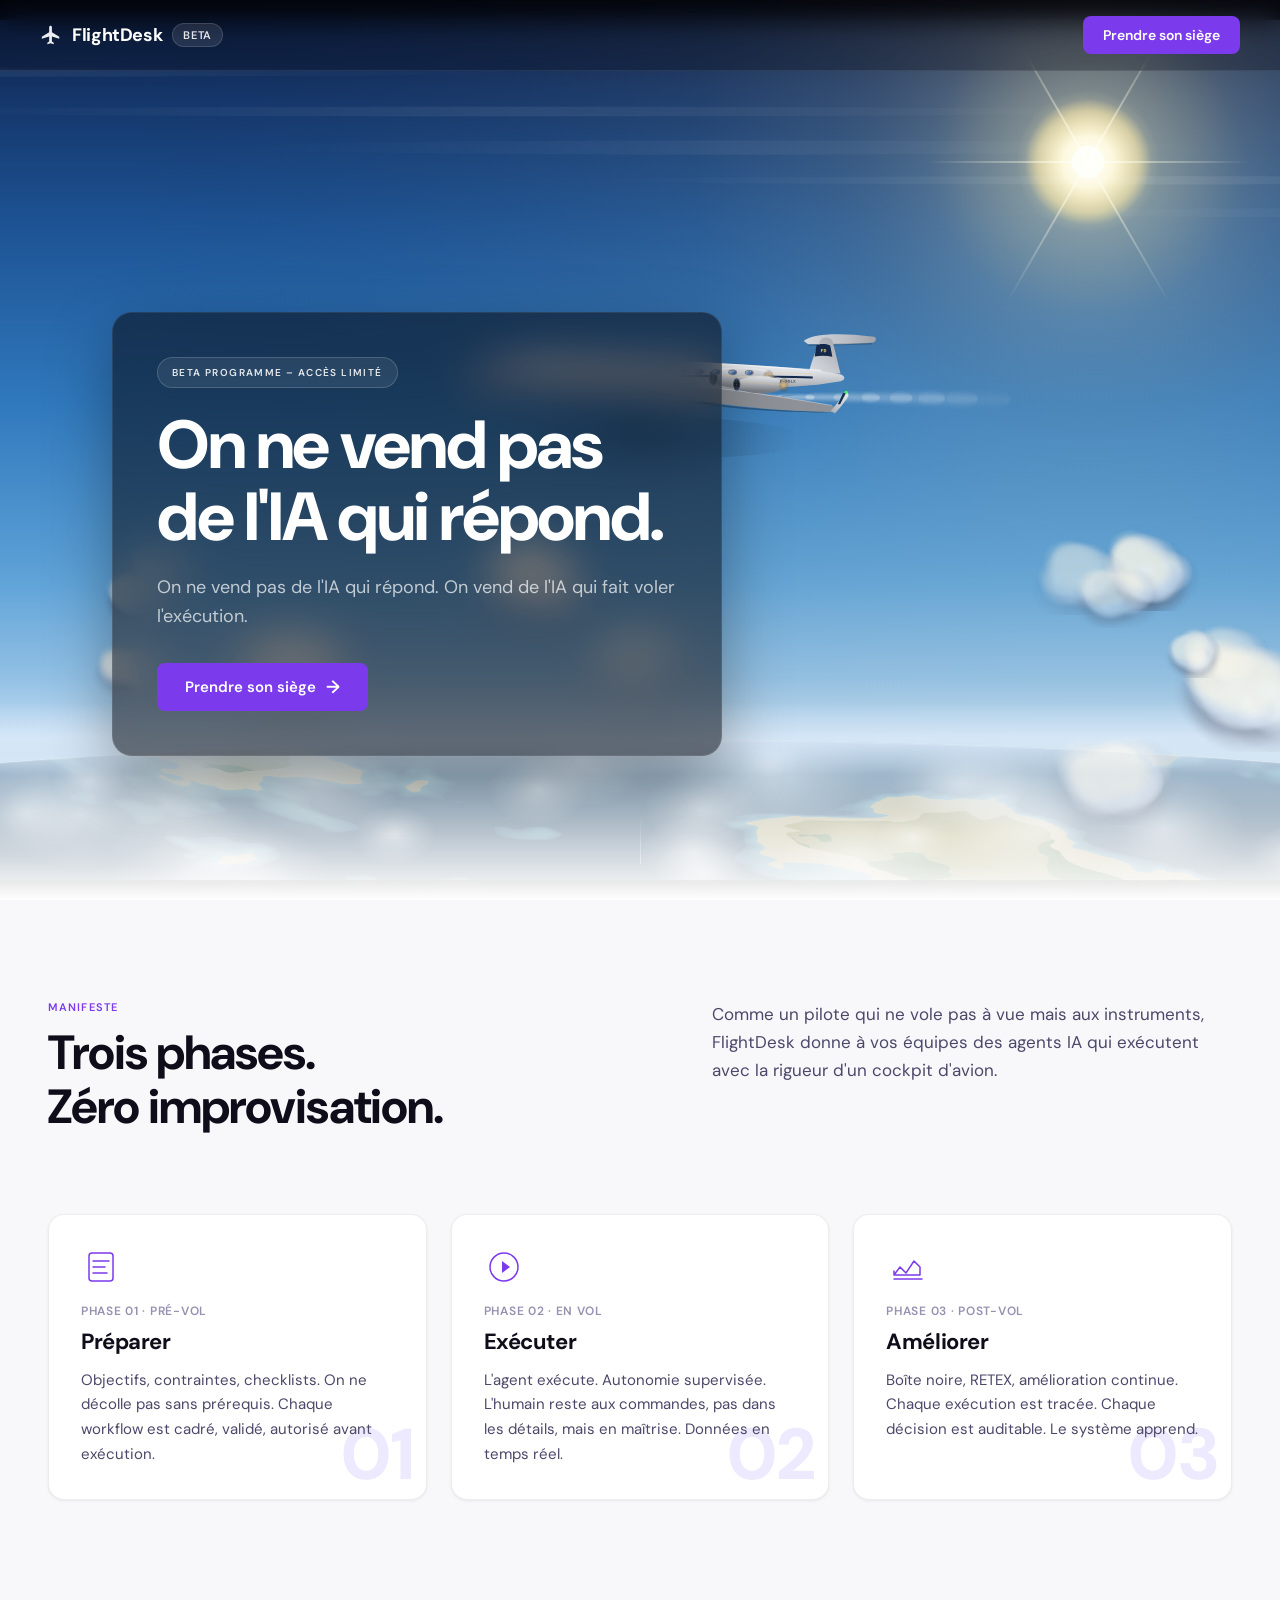
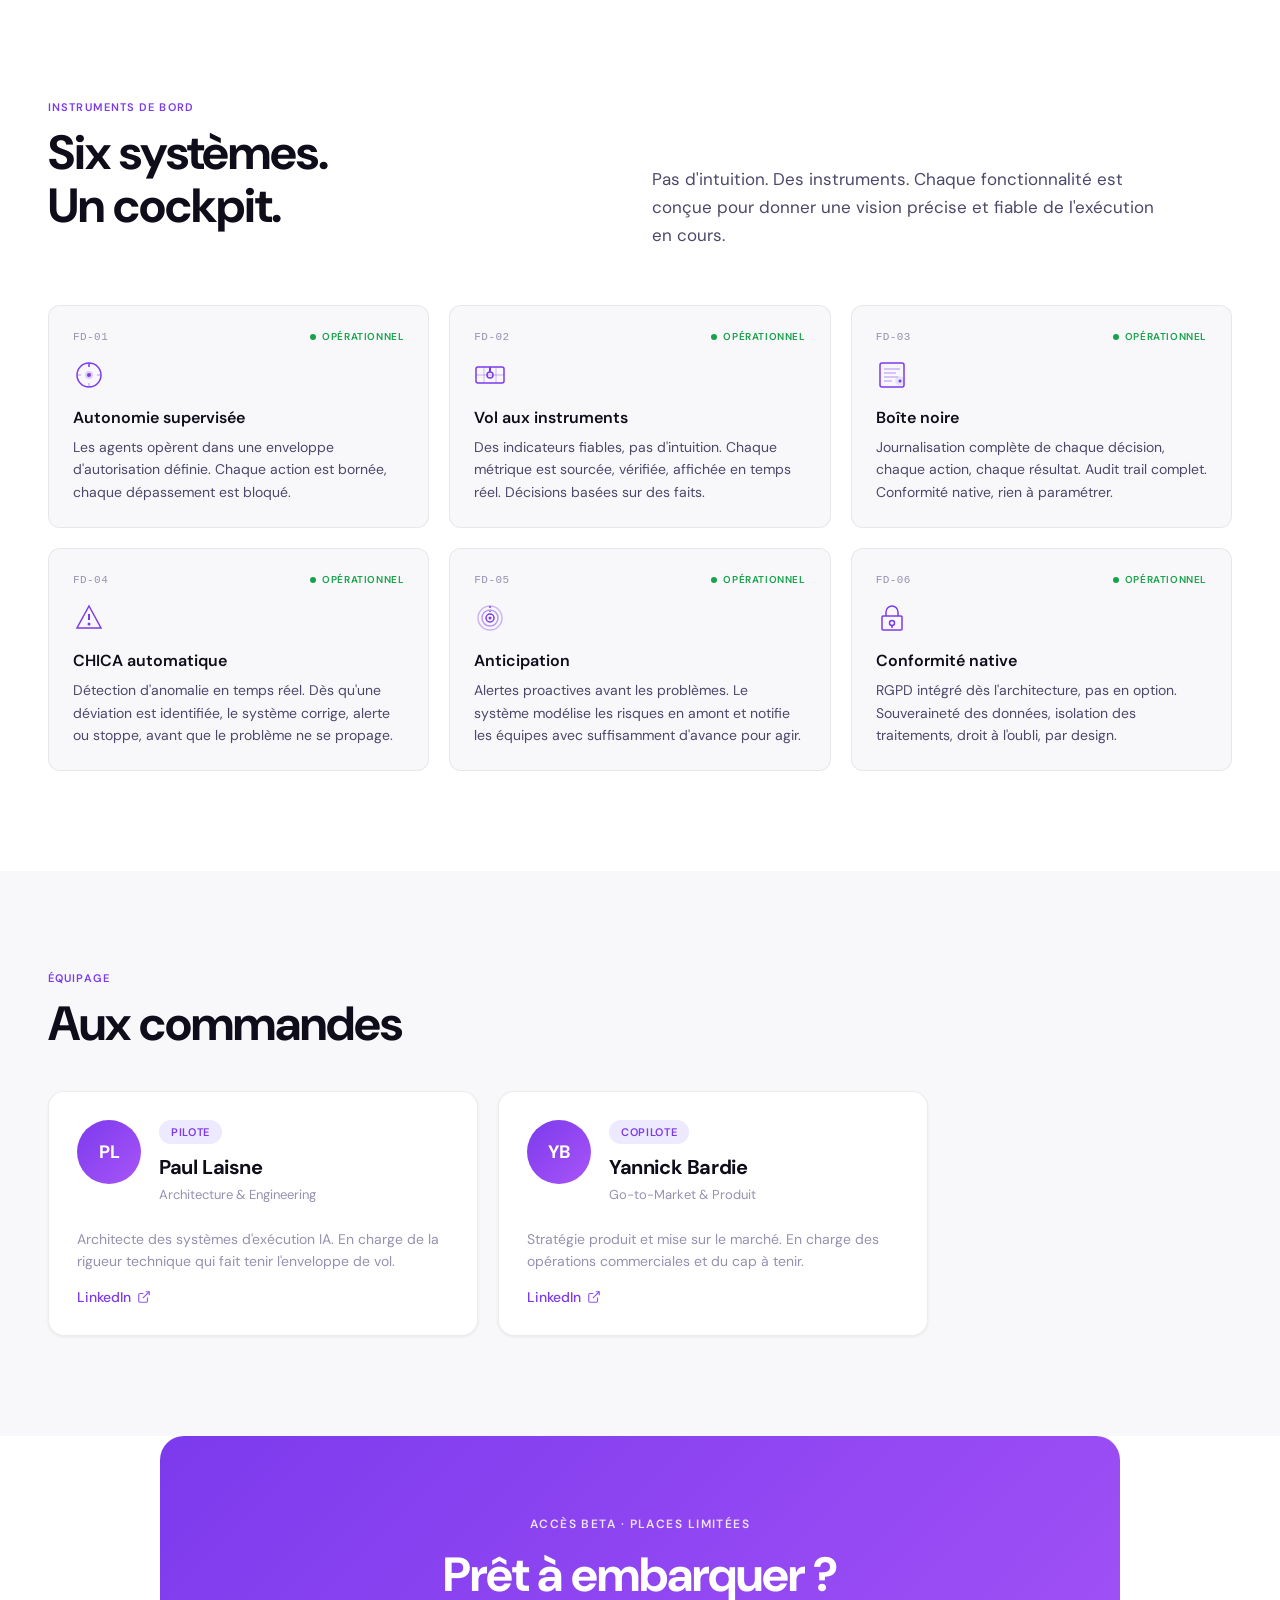
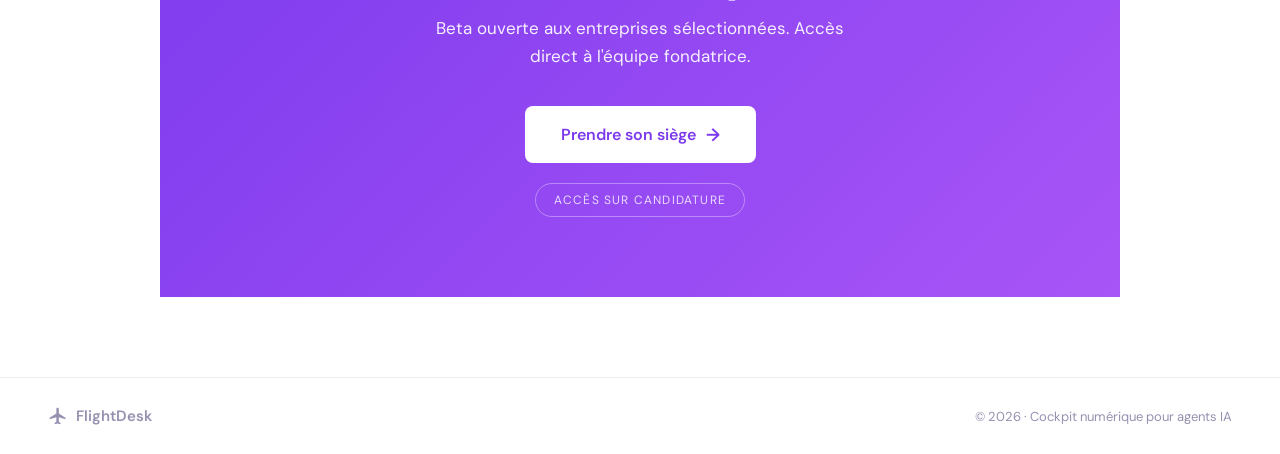
==== index.html @ 0574a3ed "Redesign hero as full-screen cinematic layout. Full-viewport background animation with cover scaling" ====
<!DOCTYPE html>
<html lang="fr">
<head>
<meta charset="UTF-8">
<meta name="viewport" content="width=device-width, initial-scale=1.0">
<title>FlightDesk Beta</title>
<template id="__bundler_thumbnail" data-bg-color="#04080f">
  <svg viewBox="0 0 1200 800" xmlns="http://www.w3.org/2000/svg">
    <!-- Sky -->
    <defs>
      <linearGradient id="sky" x1="0" y1="0" x2="0" y2="1">
        <stop offset="0%" stop-color="#03020a"/>
        <stop offset="60%" stop-color="#0a1535"/>
        <stop offset="85%" stop-color="#102a1a"/>
        <stop offset="100%" stop-color="#04080f"/>
      </linearGradient>
    </defs>
    <rect width="1200" height="800" fill="url(#sky)"/>
    <!-- Stars -->
    <circle cx="200" cy="80" r="2" fill="rgba(220,228,255,0.8)"/>
    <circle cx="450" cy="50" r="1.5" fill="rgba(220,228,255,0.6)"/>
    <circle cx="700" cy="90" r="2" fill="rgba(220,228,255,0.7)"/>
    <circle cx="900" cy="60" r="1.5" fill="rgba(220,228,255,0.5)"/>
    <circle cx="1050" cy="100" r="2" fill="rgba(220,228,255,0.8)"/>
    <circle cx="150" cy="160" r="1.5" fill="rgba(220,228,255,0.5)"/>
    <circle cx="350" cy="140" r="1" fill="rgba(220,228,255,0.6)"/>
    <circle cx="600" cy="120" r="1.5" fill="rgba(220,228,255,0.7)"/>
    <circle cx="850" cy="150" r="1" fill="rgba(220,228,255,0.5)"/>
    <circle cx="1100" cy="130" r="2" fill="rgba(220,228,255,0.6)"/>
    <!-- Aircraft silhouette -->
    <g transform="translate(600,340) scale(1.8)">
      <ellipse cx="0" cy="0" rx="170" ry="18" fill="#111e30"/>
      <ellipse cx="-70" cy="-14" rx="55" ry="16" fill="#0a3060" opacity="0.7"/>
      <polygon points="-30,-36 120,-14 120,-8 -16,8 -70,38 -80,38 -60,-8" fill="#162736"/>
      <polygon points="140,-28 152,-88 170,-84 175,-24" fill="#1a2c44"/>
      <polygon points="118,-84 132,-94 205,-86 206,-80 162,-77 125,-79" fill="#1a2c44"/>
      <ellipse cx="-120" cy="-16" rx="40" ry="18" fill="rgba(0,207,239,0.4)"/>
    </g>
    <!-- Logo text -->
    <text x="80" y="740" font-family="monospace" font-size="28" fill="#00cfef" letter-spacing="6" opacity="0.9">FLIGHTDESK</text>
    <text x="82" y="770" font-family="monospace" font-size="14" fill="rgba(238,242,247,0.4)" letter-spacing="3">BETA PROGRAMME</text>
    <!-- Cyan accent line -->
    <rect x="0" y="755" width="1200" height="1" fill="rgba(0,207,239,0.12)"/>
  </svg>
</template>
<link rel="preconnect" href="https://fonts.googleapis.com">
<link rel="preconnect" href="https://fonts.gstatic.com" crossorigin>
<link href="https://fonts.googleapis.com/css2?family=DM+Sans:ital,opsz,wght@0,9..40,300..800;1,9..40,300..800&display=swap" rel="stylesheet">
<style>
  *, *::before, *::after { box-sizing: border-box; margin: 0; padding: 0; }

  :root {
    --bg-base:     #ffffff;
    --bg-surface:  #f8f8fb;
    --bg-elevated: #f2f1f8;
    --bg-subtle:   #e8e6f4;

    --accent:       #7c3aed;
    --accent-dim:   #a855f7;
    --accent-light: #ede9fe;
    --accent-glow:  rgba(124,58,237,0.12);

    --text-primary:   #0f0d1a;
    --text-secondary: #4b4869;
    --text-muted:     #9591b0;
    --text-accent:    #7c3aed;

    --border:        rgba(0,0,0,0.07);
    --border-accent: rgba(124,58,237,0.2);

    --shadow-sm:  0 1px 3px rgba(0,0,0,0.07);
    --shadow-md:  0 4px 20px rgba(0,0,0,0.08);
    --shadow-glow: 0 0 40px rgba(124,58,237,0.12);

    --green: #16a34a;
  }

  html { scroll-behavior: smooth; }

  body {
    background: var(--bg-base);
    color: var(--text-primary);
    font-family: 'DM Sans', sans-serif;
    font-weight: 400;
    overflow-x: hidden;
  }

  a { color: inherit; }

  /* NAV — flotte sur le hero plein écran */
  .site-nav {
    position: fixed;
    top: 0;
    left: 0;
    right: 0;
    z-index: 200;
    display: flex;
    align-items: center;
    justify-content: space-between;
    gap: 16px;
    padding: 16px clamp(20px, 4vw, 40px);
    background: rgba(8, 10, 18, 0.28);
    backdrop-filter: blur(12px);
    -webkit-backdrop-filter: blur(12px);
    border-bottom: 1px solid rgba(255, 255, 255, 0.08);
  }
  .nav-left {
    display: flex;
    align-items: center;
    gap: 12px;
    min-width: 0;
  }
  .nav-brand {
    display: inline-flex;
    align-items: center;
    gap: 10px;
    text-decoration: none;
    color: #fff;
  }
  .nav-plane {
    flex-shrink: 0;
    color: rgba(255, 255, 255, 0.92);
  }
  .nav-title {
    font-weight: 700;
    font-size: 18px;
    letter-spacing: -0.02em;
    color: #fff;
  }
  .nav-beta-pill {
    font-size: 11px;
    font-weight: 600;
    letter-spacing: 0.06em;
    text-transform: uppercase;
    color: rgba(255, 255, 255, 0.88);
    background: rgba(255, 255, 255, 0.1);
    border: 1px solid rgba(255, 255, 255, 0.14);
    padding: 4px 10px;
    border-radius: 99px;
  }
  .nav-cta {
    flex-shrink: 0;
    display: inline-flex;
    align-items: center;
    justify-content: center;
    background: var(--accent);
    color: #fff;
    font-weight: 600;
    font-size: 14px;
    padding: 10px 20px;
    border-radius: 8px;
    text-decoration: none;
    transition: opacity 0.15s ease, transform 0.15s ease;
  }
  .nav-cta:hover {
    opacity: 0.9;
    transform: translateY(-1px);
  }

  .sr-only {
    position: absolute;
    width: 1px;
    height: 1px;
    padding: 0;
    margin: -1px;
    overflow: hidden;
    clip: rect(0, 0, 0, 0);
    white-space: nowrap;
    border: 0;
  }

  /* HERO — plein écran, animation fond, texte glass */
  #hero {
    position: relative;
    width: 100vw;
    height: 100vh;
    min-height: 100vh;
    overflow: hidden;
    background: #05070d;
    isolation: isolate;
  }
  .hero-media {
    position: absolute;
    inset: 0;
    z-index: 0;
    overflow: hidden;
    pointer-events: none;
  }
  .hero-media iframe {
    position: absolute;
    top: 50%;
    left: 50%;
    width: 100vw;
    height: 100vh;
    min-width: 177.78vh;
    min-height: 56.25vw;
    transform: translate(-50%, -50%);
    border: 0;
    pointer-events: none;
    cursor: default;
  }
  .hero-media-shield {
    position: absolute;
    inset: 0;
    z-index: 1;
    pointer-events: none;
    cursor: default;
    background: transparent;
  }
  .hero-bottom-fade {
    position: absolute;
    left: 0;
    right: 0;
    bottom: 0;
    height: 38%;
    z-index: 2;
    pointer-events: none;
    background: linear-gradient(
      to bottom,
      transparent 0%,
      rgba(255, 255, 255, 0.06) 35%,
      rgba(255, 255, 255, 0.55) 72%,
      var(--bg-base) 100%
    );
  }
  .hero-inner {
    position: relative;
    z-index: 4;
    display: flex;
    align-items: center;
    width: 100%;
    max-width: 1320px;
    min-height: 100vh;
    margin: 0 auto;
    padding: 96px clamp(24px, 5vw, 72px) 128px;
  }
  .hero-copy {
    max-width: 620px;
    padding: clamp(28px, 4vw, 44px);
    border-radius: 20px;
    background: rgba(6, 8, 16, 0.55);
    backdrop-filter: blur(20px);
    -webkit-backdrop-filter: blur(20px);
    border: 1px solid rgba(255, 255, 255, 0.08);
    box-shadow: 0 24px 64px rgba(0, 0, 0, 0.35);
  }
  #hero h1 {
    font-family: 'DM Sans', sans-serif;
    font-weight: 800;
    font-size: clamp(2.25rem, 5.5vw, 4.25rem);
    line-height: 1.05;
    letter-spacing: -0.035em;
    color: #fff;
    margin-bottom: 20px;
    opacity: 0;
    transform: translateY(18px);
    animation: hero-rise 0.75s 0.2s forwards;
  }
  .hero-beta-badge {
    display: inline-flex;
    align-items: center;
    font-size: 10px;
    font-weight: 600;
    letter-spacing: 0.14em;
    text-transform: uppercase;
    color: rgba(255, 255, 255, 0.88);
    background: rgba(255, 255, 255, 0.08);
    border: 1px solid rgba(255, 255, 255, 0.16);
    padding: 8px 14px;
    border-radius: 99px;
    margin-bottom: 22px;
    opacity: 0;
    transform: translateY(18px);
    animation: hero-rise 0.7s 0.05s forwards;
  }
  .hero-sub {
    font-size: clamp(1rem, 2vw, 1.125rem);
    font-weight: 400;
    line-height: 1.6;
    color: rgba(255, 255, 255, 0.7);
    margin-bottom: 32px;
    max-width: 520px;
    opacity: 0;
    transform: translateY(18px);
    animation: hero-rise 0.7s 0.35s forwards;
  }
  .hero-cta-row {
    display: flex;
    flex-wrap: wrap;
    align-items: center;
    gap: 16px;
    opacity: 0;
    transform: translateY(18px);
    animation: hero-rise 0.7s 0.5s forwards;
  }
  .btn-primary {
    display: inline-flex;
    align-items: center;
    gap: 10px;
    font-family: 'DM Sans', sans-serif;
    font-size: 15px;
    font-weight: 600;
    color: #fff;
    background: var(--accent);
    padding: 14px 28px;
    border: none;
    border-radius: 8px;
    cursor: pointer;
    text-decoration: none;
    transition: opacity 0.15s ease, transform 0.15s ease, box-shadow 0.2s ease;
  }
  .btn-primary:hover {
    opacity: 0.92;
    transform: translateY(-1px);
    box-shadow: var(--shadow-glow);
  }
  .btn-primary .arrow { font-size: 18px; line-height: 1; }
  .btn-light {
    background: #fff;
    color: var(--accent);
  }
  .btn-light:hover {
    opacity: 0.95;
    box-shadow: var(--shadow-md);
  }
  .hero-scroll-hint {
    position: absolute;
    bottom: 36px;
    left: 50%;
    transform: translateX(-50%);
    z-index: 5;
    opacity: 0;
    animation: hero-rise 0.6s 1s forwards;
    pointer-events: none;
  }
  .scroll-line {
    width: 1px;
    height: 48px;
    background: linear-gradient(to bottom, transparent, rgba(255, 255, 255, 0.45));
    animation: scroll-anim 1.8s 1.2s ease-in-out infinite;
  }
  @keyframes scroll-anim {
    0% { transform: scaleY(0); transform-origin: top; opacity: 1; }
    50% { transform: scaleY(1); transform-origin: top; opacity: 1; }
    100% { transform: scaleY(1); transform-origin: bottom; opacity: 0; }
  }
  @keyframes hero-rise {
    to { opacity: 1; transform: translateY(0); }
  }

  /* SECTIONS */
  section {
    padding: 80px 24px;
  }
  .section-label {
    font-size: 11px;
    font-weight: 600;
    letter-spacing: 0.1em;
    text-transform: uppercase;
    color: var(--text-accent);
    margin-bottom: 12px;
  }
  .section-title {
    font-family: 'DM Sans', sans-serif;
    font-weight: 700;
    font-size: clamp(32px, 5vw, 48px);
    line-height: 1.12;
    letter-spacing: -0.02em;
    color: var(--text-primary);
    margin-bottom: 16px;
  }
  .section-body {
    font-size: 17px;
    font-weight: 400;
    color: var(--text-secondary);
    line-height: 1.65;
    max-width: 520px;
  }

  /* fade-up sections (IntersectionObserver adds .is-inview) */
  .fade-up:not(.is-inview) .manifeste-header,
  .fade-up:not(.is-inview) .instruments-intro,
  .fade-up:not(.is-inview) .equipage-intro {
    opacity: 0;
    transform: translateY(22px);
  }
  .fade-up:not(.is-inview) #cta-final .cta-tag,
  .fade-up:not(.is-inview) #cta-final .section-title,
  .fade-up:not(.is-inview) #cta-final .section-body,
  .fade-up:not(.is-inview) #cta-final .cta-final-row {
    opacity: 0;
    transform: translateY(20px);
  }
  .fade-up:not(.is-inview) .phase-card,
  .fade-up:not(.is-inview) .instr-card,
  .fade-up:not(.is-inview) .team-card {
    opacity: 0;
    transform: translateY(26px);
  }
  .manifeste-header,
  .instruments-intro,
  .equipage-intro,
  #cta-final .cta-tag,
  #cta-final .section-title,
  #cta-final .section-body,
  #cta-final .cta-final-row {
    transition: opacity 0.6s ease, transform 0.6s ease;
  }
  .fade-up.is-inview .manifeste-header,
  .fade-up.is-inview .instruments-intro,
  .fade-up.is-inview .equipage-intro,
  .fade-up.is-inview #cta-final .cta-tag,
  .fade-up.is-inview #cta-final .section-title,
  .fade-up.is-inview #cta-final .section-body,
  .fade-up.is-inview #cta-final .cta-final-row,
  .fade-up.is-inview .phase-card,
  .fade-up.is-inview .instr-card,
  .fade-up.is-inview .team-card {
    opacity: 1;
    transform: translateY(0);
  }
  .fade-up.is-inview .manifeste-header { transition-delay: 0.04s; }
  .fade-up.is-inview .instruments-intro { transition-delay: 0.04s; }
  .fade-up.is-inview .equipage-intro { transition-delay: 0.04s; }
  .fade-up.is-inview #cta-final .cta-tag { transition-delay: 0.05s; }
  .fade-up.is-inview #cta-final .section-title { transition-delay: 0.1s; }
  .fade-up.is-inview #cta-final .section-body { transition-delay: 0.14s; }
  .fade-up.is-inview #cta-final .cta-final-row { transition-delay: 0.18s; }
  .fade-up.is-inview .phase-card:nth-child(1) { transition-delay: 0.08s; }
  .fade-up.is-inview .phase-card:nth-child(2) { transition-delay: 0.14s; }
  .fade-up.is-inview .phase-card:nth-child(3) { transition-delay: 0.2s; }
  .fade-up.is-inview .instr-card:nth-child(1) { transition-delay: 0.06s; }
  .fade-up.is-inview .instr-card:nth-child(2) { transition-delay: 0.1s; }
  .fade-up.is-inview .instr-card:nth-child(3) { transition-delay: 0.14s; }
  .fade-up.is-inview .instr-card:nth-child(4) { transition-delay: 0.18s; }
  .fade-up.is-inview .instr-card:nth-child(5) { transition-delay: 0.22s; }
  .fade-up.is-inview .instr-card:nth-child(6) { transition-delay: 0.26s; }
  .fade-up.is-inview .team-card:nth-child(1) { transition-delay: 0.1s; }
  .fade-up.is-inview .team-card:nth-child(2) { transition-delay: 0.16s; }

  /* MANIFESTE / phases */
  #manifeste {
    background: var(--bg-surface);
  }
  .manifeste-header {
    display: flex;
    align-items: flex-start;
    justify-content: space-between;
    gap: 32px;
    margin-bottom: 48px;
    flex-wrap: wrap;
    transition: opacity 0.6s ease, transform 0.6s ease;
  }
  .phases-grid {
    display: grid;
    grid-template-columns: 1fr;
    gap: 20px;
  }
  .phase-card {
    position: relative;
    background: #fff;
    border: 1px solid var(--border);
    border-radius: 16px;
    padding: 32px;
    box-shadow: var(--shadow-sm);
    overflow: hidden;
    transition: opacity 0.55s ease, transform 0.55s ease, box-shadow 0.2s ease, border-color 0.2s ease;
  }
  .phase-card:hover {
    border-color: var(--border-accent);
    box-shadow: var(--shadow-glow);
    transform: translateY(-2px);
  }
  .phase-watermark {
    position: absolute;
    bottom: 8px;
    right: 12px;
    font-size: 72px;
    font-weight: 800;
    line-height: 1;
    color: var(--accent-light);
    pointer-events: none;
    user-select: none;
  }
  .phase-icon {
    width: 40px;
    height: 40px;
    margin-bottom: 16px;
    color: var(--accent);
  }
  .phase-num {
    font-size: 12px;
    font-weight: 600;
    letter-spacing: 0.06em;
    text-transform: uppercase;
    color: var(--text-muted);
    margin-bottom: 8px;
  }
  .phase-title {
    font-size: 22px;
    font-weight: 700;
    letter-spacing: -0.02em;
    margin-bottom: 12px;
    color: var(--text-primary);
  }
  .phase-body {
    font-size: 15px;
    color: var(--text-secondary);
    line-height: 1.65;
    position: relative;
    z-index: 1;
  }

  /* INSTRUMENTS */
  #instruments {
    background: var(--bg-base);
  }
  .instruments-intro {
    display: grid;
    grid-template-columns: 1fr;
    gap: 24px;
    margin-bottom: 40px;
    transition: opacity 0.6s ease, transform 0.6s ease;
  }
  .instruments-grid {
    display: grid;
    grid-template-columns: 1fr;
    gap: 16px;
  }
  .instr-card {
    background: var(--bg-surface);
    border: 1px solid var(--border);
    border-radius: 12px;
    padding: 24px;
    transition: opacity 0.55s ease, transform 0.55s ease, box-shadow 0.2s ease, border-color 0.2s ease;
    position: relative;
  }
  .instr-card:hover {
    border-color: var(--border-accent);
    box-shadow: var(--shadow-md);
    transform: translateY(-2px);
  }
  .instr-card-head {
    display: flex;
    align-items: center;
    justify-content: space-between;
    gap: 12px;
    margin-bottom: 16px;
  }
  .instr-id {
    font-family: ui-monospace, 'Cousine', monospace;
    font-size: 11px;
    letter-spacing: 0.04em;
    color: var(--text-muted);
  }
  .instr-status-pill {
    display: inline-flex;
    align-items: center;
    gap: 6px;
    font-size: 10px;
    font-weight: 600;
    letter-spacing: 0.06em;
    text-transform: uppercase;
    color: var(--green);
  }
  .instr-status-pill::before {
    content: '';
    width: 6px;
    height: 6px;
    border-radius: 50%;
    background: var(--green);
  }
  .instr-icon {
    width: 36px;
    height: 36px;
    margin-bottom: 12px;
    color: var(--accent);
  }
  .instr-title {
    font-size: 16px;
    font-weight: 600;
    margin-bottom: 8px;
    color: var(--text-primary);
  }
  .instr-body {
    font-size: 14px;
    color: var(--text-secondary);
    line-height: 1.6;
  }

  /* TEAM */
  #equipage {
    background: var(--bg-surface);
  }
  .equipage-intro {
    margin-bottom: 40px;
    transition: opacity 0.6s ease, transform 0.6s ease;
  }
  .team-grid {
    display: grid;
    grid-template-columns: 1fr;
    gap: 20px;
    max-width: 880px;
  }
  .team-card {
    background: #fff;
    border: 1px solid var(--border);
    border-radius: 16px;
    padding: 28px;
    box-shadow: var(--shadow-sm);
    transition: opacity 0.55s ease, transform 0.55s ease, box-shadow 0.2s ease, border-color 0.2s ease;
  }
  .team-card:hover {
    border-color: var(--border-accent);
    transform: translateY(-2px);
    box-shadow: var(--shadow-md);
  }
  .team-card-top {
    display: flex;
    align-items: flex-start;
    gap: 18px;
    margin-bottom: 16px;
  }
  .team-avatar {
    width: 64px;
    height: 64px;
    border-radius: 50%;
    display: flex;
    align-items: center;
    justify-content: center;
    font-weight: 700;
    font-size: 18px;
    color: #fff;
    background: linear-gradient(135deg, #7c3aed 0%, #a855f7 100%);
    flex-shrink: 0;
  }
  .team-meta { flex: 1; min-width: 0; }
  .team-role-pill {
    display: inline-block;
    font-size: 11px;
    font-weight: 600;
    letter-spacing: 0.06em;
    text-transform: uppercase;
    color: var(--accent);
    background: var(--accent-light);
    padding: 5px 12px;
    border-radius: 99px;
    margin-bottom: 10px;
  }
  .team-name {
    font-size: 20px;
    font-weight: 700;
    letter-spacing: -0.02em;
    margin-bottom: 6px;
    color: var(--text-primary);
  }
  .team-role-detail {
    font-size: 13px;
    color: var(--text-muted);
    margin-bottom: 10px;
  }
  .team-desc {
    font-size: 14px;
    color: var(--text-muted);
    line-height: 1.55;
    margin-bottom: 14px;
  }
  .team-linkedin {
    display: inline-flex;
    align-items: center;
    gap: 6px;
    font-size: 14px;
    font-weight: 500;
    color: var(--accent);
    text-decoration: none;
    transition: opacity 0.15s ease;
  }
  .team-linkedin:hover {
    text-decoration: underline;
    opacity: 0.9;
  }
  .team-linkedin svg { flex-shrink: 0; opacity: 0.85; }

  /* CTA FINAL */
  .cta-wrap {
    padding: 0 24px 80px;
    background: var(--bg-base);
  }
  #cta-final {
    text-align: center;
    padding: 80px 28px;
    max-width: 960px;
    margin: 0 auto;
    border-radius: 24px 24px 0 0;
    background: linear-gradient(135deg, #7c3aed 0%, #a855f7 100%);
    color: #fff;
    position: relative;
    overflow: hidden;
  }
  #cta-final .section-label {
    color: rgba(255,255,255,0.85);
  }
  #cta-final .section-title {
    color: #fff;
    margin-bottom: 12px;
  }
  #cta-final .section-body {
    color: rgba(255,255,255,0.92);
    margin: 0 auto 36px;
    max-width: 440px;
  }
  .cta-tag {
    font-size: 12px;
    font-weight: 600;
    letter-spacing: 0.12em;
    text-transform: uppercase;
    color: rgba(255,255,255,0.85);
    margin-bottom: 16px;
  }
  .cta-final-row {
    display: flex;
    flex-direction: column;
    align-items: center;
    gap: 20px;
  }
  .limited-seats {
    font-size: 12px;
    letter-spacing: 0.1em;
    text-transform: uppercase;
    color: rgba(255,255,255,0.8);
    border: 1px solid rgba(255,255,255,0.35);
    padding: 8px 18px;
    border-radius: 99px;
  }

  /* FOOTER */
  .site-footer {
    padding: 28px 24px;
    border-top: 1px solid var(--border);
    background: #fff;
    display: flex;
    align-items: center;
    justify-content: space-between;
    gap: 16px;
    flex-wrap: wrap;
  }
  .footer-brand {
    display: inline-flex;
    align-items: center;
    gap: 8px;
    color: var(--text-muted);
    text-decoration: none;
    font-weight: 600;
    font-size: 15px;
  }
  .footer-copy {
    font-size: 13px;
    color: var(--text-muted);
  }

  @media (min-width: 768px) {
    section { padding: 100px 48px; }
    .manifeste-header { margin-bottom: 64px; }
    .phases-grid { grid-template-columns: repeat(3, 1fr); gap: 24px; }
    .instruments-intro { grid-template-columns: 1fr 1fr; align-items: end; margin-bottom: 56px; }
    .instruments-grid { grid-template-columns: repeat(3, 1fr); gap: 20px; }
    .team-grid { grid-template-columns: repeat(2, 1fr); }
    .cta-wrap { padding: 0 48px 80px; }
    .site-footer { padding: 28px 48px; }
  }

  @media (max-width: 767px) {
    .hero-inner {
      align-items: flex-end;
      justify-content: center;
      padding: 88px 20px 100px;
    }
    .hero-copy {
      width: 100%;
      max-width: 100%;
      text-align: center;
      padding: 28px 22px;
    }
    .hero-sub {
      margin-left: auto;
      margin-right: auto;
    }
    .hero-cta-row {
      justify-content: center;
    }
    #hero h1 {
      font-size: clamp(1.85rem, 8.5vw, 2.5rem);
    }
    .hero-bottom-fade {
      height: 42%;
    }
  }

</style>
</head>
<body>

<!-- NAV -->
<nav class="site-nav" aria-label="Principale">
  <div class="nav-left">
    <a class="nav-brand" href="#hero">
      <svg class="nav-plane" width="22" height="22" viewBox="0 0 24 24" aria-hidden="true" xmlns="http://www.w3.org/2000/svg"><path d="M21 16v-2l-8-5V3.5c0-.83-.67-1.5-1.5-1.5S10 2.67 10 3.5V9l-8 5v2l8-2.5V19l-2 1.5V22l3.5-1 3.5 1v-1.5L13 19v-5.5l8 2.5z" fill="currentColor"/></svg>
      <span class="nav-title">FlightDesk</span>
      <span class="nav-beta-pill">Beta</span>
    </a>
  </div>
  <a href="https://docs.google.com/forms/d/e/1FAIpQLSeAzRhdghZqplhfhZcYypTNL2aP4pqBozRb-XDa2KSsq0PeKA/viewform" target="_blank" rel="noopener noreferrer" class="nav-cta">Prendre son siège</a>
</nav>

<!-- HERO -->
<section id="hero">
  <div class="hero-media" aria-hidden="true">
    <iframe
      src="jet-animation.html?embed=1"
      title="Animation FlightDesk"
      loading="eager"
      tabindex="-1"
      referrerpolicy="strict-origin-when-cross-origin"
    ></iframe>
    <div class="hero-media-shield" aria-hidden="true"></div>
  </div>
  <div class="hero-bottom-fade" aria-hidden="true"></div>

  <div class="hero-inner">
    <div class="hero-copy">
      <p class="hero-beta-badge">Beta Programme – Accès limité</p>
      <h1>On ne vend pas<br>de l'IA qui répond.</h1>
      <p class="hero-sub">On ne vend pas de l'IA qui répond. On vend de l'IA qui fait voler l'exécution.</p>
      <div class="hero-cta-row">
        <a href="https://docs.google.com/forms/d/e/1FAIpQLSeAzRhdghZqplhfhZcYypTNL2aP4pqBozRb-XDa2KSsq0PeKA/viewform" target="_blank" rel="noopener noreferrer" class="btn-primary">
          Prendre son siège <span class="arrow">→</span>
        </a>
      </div>
    </div>
  </div>

  <div class="hero-scroll-hint" aria-hidden="true">
    <div class="scroll-line"></div>
  </div>
</section>

<!-- MANIFESTE -->
<section id="manifeste" class="fade-up">
  <div class="manifeste-header">
    <div>
      <div class="section-label">Manifeste</div>
      <h2 class="section-title">Trois phases.<br>Zéro improvisation.</h2>
    </div>
    <p class="section-body">Comme un pilote qui ne vole pas à vue mais aux instruments, FlightDesk donne à vos équipes des agents IA qui exécutent avec la rigueur d'un cockpit d'avion.</p>
  </div>
  <div class="phases-grid">
    <div class="phase-card">
      <span class="phase-watermark" aria-hidden="true">01</span>
      <div class="phase-icon" aria-hidden="true">
        <svg viewBox="0 0 40 40" fill="none" xmlns="http://www.w3.org/2000/svg"><rect x="8" y="6" width="24" height="28" rx="3" stroke="currentColor" stroke-width="1.5"/><path d="M12 14h16M12 20h12M12 26h14" stroke="currentColor" stroke-width="1.5" stroke-linecap="round"/></svg>
      </div>
      <div class="phase-num">Phase 01 · Pré-vol</div>
      <div class="phase-title">Préparer</div>
      <p class="phase-body">Objectifs, contraintes, checklists. On ne décolle pas sans prérequis. Chaque workflow est cadré, validé, autorisé avant exécution.</p>
    </div>
    <div class="phase-card">
      <span class="phase-watermark" aria-hidden="true">02</span>
      <div class="phase-icon" aria-hidden="true">
        <svg viewBox="0 0 40 40" fill="none" xmlns="http://www.w3.org/2000/svg"><circle cx="20" cy="20" r="14" stroke="currentColor" stroke-width="1.5"/><path d="M18 14l8 6-8 6V14z" fill="currentColor"/></svg>
      </div>
      <div class="phase-num">Phase 02 · En vol</div>
      <div class="phase-title">Exécuter</div>
      <p class="phase-body">L'agent exécute. Autonomie supervisée. L'humain reste aux commandes, pas dans les détails, mais en maîtrise. Données en temps réel.</p>
    </div>
    <div class="phase-card">
      <span class="phase-watermark" aria-hidden="true">03</span>
      <div class="phase-icon" aria-hidden="true">
        <svg viewBox="0 0 40 40" fill="none" xmlns="http://www.w3.org/2000/svg"><path d="M8 28l6-8 6 6 8-12 6 6v8H8v-4z" stroke="currentColor" stroke-width="1.5" stroke-linejoin="round" fill="none"/><path d="M8 32h28" stroke="currentColor" stroke-width="1.5" stroke-linecap="round"/></svg>
      </div>
      <div class="phase-num">Phase 03 · Post-vol</div>
      <div class="phase-title">Améliorer</div>
      <p class="phase-body">Boîte noire, RETEX, amélioration continue. Chaque exécution est tracée. Chaque décision est auditable. Le système apprend.</p>
    </div>
  </div>
</section>

<!-- INSTRUMENTS -->
<section id="instruments" class="fade-up">
  <div class="instruments-intro">
    <div>
      <div class="section-label">Instruments de bord</div>
      <h2 class="section-title">Six systèmes.<br>Un cockpit.</h2>
    </div>
    <p class="section-body">Pas d'intuition. Des instruments. Chaque fonctionnalité est conçue pour donner une vision précise et fiable de l'exécution en cours.</p>
  </div>
  <div class="instruments-grid">

    <div class="instr-card">
      <div class="instr-card-head">
        <span class="instr-id">FD-01</span>
        <span class="instr-status-pill">Opérationnel</span>
      </div>
      <div class="instr-icon">
        <svg width="32" height="32" viewBox="0 0 32 32" fill="none" xmlns="http://www.w3.org/2000/svg">
          <circle cx="16" cy="16" r="12" stroke="currentColor" stroke-width="1.5"/>
          <circle cx="16" cy="16" r="4" fill="currentColor" opacity="0.22"/>
          <circle cx="16" cy="16" r="2" fill="currentColor"/>
          <line x1="16" y1="4" x2="16" y2="8" stroke="currentColor" stroke-width="1.5"/>
          <line x1="16" y1="24" x2="16" y2="28" stroke="currentColor" stroke-width="1.5" opacity="0.35"/>
          <line x1="4" y1="16" x2="8" y2="16" stroke="currentColor" stroke-width="1.5" opacity="0.35"/>
          <line x1="24" y1="16" x2="28" y2="16" stroke="currentColor" stroke-width="1.5" opacity="0.35"/>
        </svg>
      </div>
      <div class="instr-title">Autonomie supervisée</div>
      <p class="instr-body">Les agents opèrent dans une enveloppe d'autorisation définie. Chaque action est bornée, chaque dépassement est bloqué.</p>
    </div>

    <div class="instr-card">
      <div class="instr-card-head">
        <span class="instr-id">FD-02</span>
        <span class="instr-status-pill">Opérationnel</span>
      </div>
      <div class="instr-icon">
        <svg width="32" height="32" viewBox="0 0 32 32" fill="none" xmlns="http://www.w3.org/2000/svg">
          <rect x="2" y="8" width="28" height="16" rx="2" stroke="currentColor" stroke-width="1.5"/>
          <line x1="2" y1="16" x2="30" y2="16" stroke="currentColor" stroke-width="1" opacity="0.4"/>
          <line x1="10" y1="8" x2="10" y2="24" stroke="currentColor" stroke-width="1" opacity="0.35"/>
          <line x1="22" y1="8" x2="22" y2="24" stroke="currentColor" stroke-width="1" opacity="0.35"/>
          <circle cx="16" cy="16" r="3" stroke="currentColor" stroke-width="1.5"/>
          <line x1="16" y1="8" x2="16" y2="13" stroke="currentColor" stroke-width="2"/>
        </svg>
      </div>
      <div class="instr-title">Vol aux instruments</div>
      <p class="instr-body">Des indicateurs fiables, pas d'intuition. Chaque métrique est sourcée, vérifiée, affichée en temps réel. Décisions basées sur des faits.</p>
    </div>

    <div class="instr-card">
      <div class="instr-card-head">
        <span class="instr-id">FD-03</span>
        <span class="instr-status-pill">Opérationnel</span>
      </div>
      <div class="instr-icon">
        <svg width="32" height="32" viewBox="0 0 32 32" fill="none" xmlns="http://www.w3.org/2000/svg">
          <rect x="4" y="4" width="24" height="24" rx="2" stroke="currentColor" stroke-width="1.5"/>
          <line x1="8" y1="10" x2="24" y2="10" stroke="currentColor" stroke-width="1" opacity="0.55"/>
          <line x1="8" y1="14" x2="20" y2="14" stroke="currentColor" stroke-width="1" opacity="0.55"/>
          <line x1="8" y1="18" x2="22" y2="18" stroke="currentColor" stroke-width="1" opacity="0.55"/>
          <line x1="8" y1="22" x2="16" y2="22" stroke="currentColor" stroke-width="1" opacity="0.55"/>
          <circle cx="24" cy="22" r="4" fill="currentColor" opacity="0.12" stroke="currentColor" stroke-width="1.5"/>
          <circle cx="24" cy="22" r="1.5" fill="currentColor"/>
        </svg>
      </div>
      <div class="instr-title">Boîte noire</div>
      <p class="instr-body">Journalisation complète de chaque décision, chaque action, chaque résultat. Audit trail complet. Conformité native, rien à paramétrer.</p>
    </div>

    <div class="instr-card">
      <div class="instr-card-head">
        <span class="instr-id">FD-04</span>
        <span class="instr-status-pill">Opérationnel</span>
      </div>
      <div class="instr-icon">
        <svg width="32" height="32" viewBox="0 0 32 32" fill="none" xmlns="http://www.w3.org/2000/svg">
          <path d="M16 4L28 26H4L16 4Z" stroke="currentColor" stroke-width="1.5" fill="none"/>
          <line x1="16" y1="12" x2="16" y2="18" stroke="currentColor" stroke-width="2"/>
          <circle cx="16" cy="22" r="1.5" fill="currentColor"/>
        </svg>
      </div>
      <div class="instr-title">CHICA automatique</div>
      <p class="instr-body">Détection d'anomalie en temps réel. Dès qu'une déviation est identifiée, le système corrige, alerte ou stoppe, avant que le problème ne se propage.</p>
    </div>

    <div class="instr-card">
      <div class="instr-card-head">
        <span class="instr-id">FD-05</span>
        <span class="instr-status-pill">Opérationnel</span>
      </div>
      <div class="instr-icon">
        <svg width="32" height="32" viewBox="0 0 32 32" fill="none" xmlns="http://www.w3.org/2000/svg">
          <circle cx="16" cy="16" r="12" stroke="currentColor" stroke-width="1.5" opacity="0.35"/>
          <circle cx="16" cy="16" r="8" stroke="currentColor" stroke-width="1.5" opacity="0.5"/>
          <circle cx="16" cy="16" r="4" stroke="currentColor" stroke-width="1.5"/>
          <circle cx="16" cy="16" r="1.5" fill="currentColor"/>
          <line x1="16" y1="4" x2="16" y2="10" stroke="currentColor" stroke-width="1.5" stroke-dasharray="2 3"/>
        </svg>
      </div>
      <div class="instr-title">Anticipation</div>
      <p class="instr-body">Alertes proactives avant les problèmes. Le système modélise les risques en amont et notifie les équipes avec suffisamment d'avance pour agir.</p>
    </div>

    <div class="instr-card">
      <div class="instr-card-head">
        <span class="instr-id">FD-06</span>
        <span class="instr-status-pill">Opérationnel</span>
      </div>
      <div class="instr-icon">
        <svg width="32" height="32" viewBox="0 0 32 32" fill="none" xmlns="http://www.w3.org/2000/svg">
          <rect x="6" y="14" width="20" height="14" rx="1" stroke="currentColor" stroke-width="1.5"/>
          <path d="M10 14V10a6 6 0 0 1 12 0v4" stroke="currentColor" stroke-width="1.5" fill="none"/>
          <circle cx="16" cy="21" r="2.5" stroke="currentColor" stroke-width="1.5"/>
          <line x1="16" y1="23.5" x2="16" y2="26" stroke="currentColor" stroke-width="1.5"/>
        </svg>
      </div>
      <div class="instr-title">Conformité native</div>
      <p class="instr-body">RGPD intégré dès l'architecture, pas en option. Souveraineté des données, isolation des traitements, droit à l'oubli, par design.</p>
    </div>

  </div>
</section>

<!-- ÉQUIPAGE -->
<section id="equipage" class="fade-up">
  <div class="equipage-intro">
    <div class="section-label">Équipage</div>
    <h2 class="section-title">Aux commandes</h2>
  </div>
  <div class="team-grid">
    <div class="team-card">
      <div class="team-card-top">
        <div class="team-avatar" aria-hidden="true">PL</div>
        <div class="team-meta">
          <span class="team-role-pill">Pilote</span>
          <div class="team-name">Paul Laisne</div>
          <div class="team-role-detail">Architecture &amp; Engineering</div>
        </div>
      </div>
      <p class="team-desc">Architecte des systèmes d'exécution IA. En charge de la rigueur technique qui fait tenir l'enveloppe de vol.</p>
      <a href="https://www.linkedin.com/in/paul-laisné/" target="_blank" rel="noopener noreferrer" class="team-linkedin">
        LinkedIn
        <svg width="14" height="14" viewBox="0 0 24 24" fill="none" stroke="currentColor" stroke-width="2" aria-hidden="true"><path d="M18 13v6a2 2 0 01-2 2H5a2 2 0 01-2-2V8a2 2 0 012-2h6"/><polyline points="15 3 21 3 21 9"/><line x1="10" y1="14" x2="21" y2="3"/></svg>
      </a>
    </div>
    <div class="team-card">
      <div class="team-card-top">
        <div class="team-avatar" aria-hidden="true">YB</div>
        <div class="team-meta">
          <span class="team-role-pill">Copilote</span>
          <div class="team-name">Yannick Bardie</div>
          <div class="team-role-detail">Go-to-Market &amp; Produit</div>
        </div>
      </div>
      <p class="team-desc">Stratégie produit et mise sur le marché. En charge des opérations commerciales et du cap à tenir.</p>
      <a href="https://www.linkedin.com/in/yannickbardie/" target="_blank" rel="noopener noreferrer" class="team-linkedin">
        LinkedIn
        <svg width="14" height="14" viewBox="0 0 24 24" fill="none" stroke="currentColor" stroke-width="2" aria-hidden="true"><path d="M18 13v6a2 2 0 01-2 2H5a2 2 0 01-2-2V8a2 2 0 012-2h6"/><polyline points="15 3 21 3 21 9"/><line x1="10" y1="14" x2="21" y2="3"/></svg>
      </a>
    </div>
  </div>
</section>

<!-- CTA FINAL -->
<div class="cta-wrap fade-up">
  <section id="cta-final">
    <div class="cta-tag">Accès beta · Places limitées</div>
    <h2 class="section-title">Prêt à embarquer ?</h2>
    <p class="section-body">Beta ouverte aux entreprises sélectionnées. Accès direct à l'équipe fondatrice.</p>
    <div class="cta-final-row">
      <a href="https://docs.google.com/forms/d/e/1FAIpQLSeAzRhdghZqplhfhZcYypTNL2aP4pqBozRb-XDa2KSsq0PeKA/viewform" target="_blank" rel="noopener noreferrer" class="btn-primary btn-light" style="font-size:16px;padding:18px 36px;">
        Prendre son siège <span class="arrow">→</span>
      </a>
      <div class="limited-seats">Accès sur candidature</div>
    </div>
  </section>
</div>

<!-- FOOTER -->
<footer class="site-footer">
  <a class="footer-brand" href="#hero">
    <svg width="20" height="20" viewBox="0 0 24 24" xmlns="http://www.w3.org/2000/svg" aria-hidden="true"><path d="M21 16v-2l-8-5V3.5c0-.83-.67-1.5-1.5-1.5S10 2.67 10 3.5V9l-8 5v2l8-2.5V19l-2 1.5V22l3.5-1 3.5 1v-1.5L13 19v-5.5l8 2.5z" fill="#9591b0"/></svg>
    FlightDesk
  </a>
  <span class="footer-copy">© 2026 · Cockpit numérique pour agents IA</span>
</footer>



<script>
/* Scroll reveal: sections */
const revealSections = document.querySelectorAll('.fade-up');
const sectionObserver = new IntersectionObserver((entries) => {
  entries.forEach((entry) => {
    if (entry.isIntersecting) {
      entry.target.classList.add('is-inview');
      sectionObserver.unobserve(entry.target);
    }
  });
}, { threshold: 0.1 });
revealSections.forEach((el) => sectionObserver.observe(el));

/* Tweaks (éditeur intégré) */
const TWEAK_DEFAULTS = /*EDITMODE-BEGIN*/{
  "accentColor": "#7c3aed",
  "heroTitle": "On ne vend pas<br>de l'IA qui répond."
}/*EDITMODE-END*/;

let tweakValues = { ...TWEAK_DEFAULTS };

function applyTweaks(v) {
  document.documentElement.style.setProperty('--accent', v.accentColor);
  document.documentElement.style.setProperty('--text-accent', v.accentColor);
  const el = document.querySelector('#hero h1');
  if (el) el.innerHTML = v.heroTitle;
}

applyTweaks(tweakValues);

const tweakPanel = document.createElement('div');
tweakPanel.id = 'tweaks-panel';
tweakPanel.style.cssText = `
  display:none; position:fixed; bottom:24px; right:24px; z-index:9999;
  background:#fff; border:1px solid rgba(0,0,0,0.08); box-shadow:0 8px 30px rgba(0,0,0,0.1);
  padding:24px; width:280px; font-family:'DM Sans',sans-serif; border-radius:12px;
`;
tweakPanel.innerHTML = `
  <div style="font-size:11px;letter-spacing:0.12em;color:#7c3aed;text-transform:uppercase;margin-bottom:16px;font-weight:600;">Tweaks</div>
  <label style="display:block;font-size:11px;color:#9591b0;margin-bottom:6px;">Couleur accent</label>
  <input type="color" id="tw-accent" style="width:100%;height:36px;border:none;background:none;cursor:pointer;margin-bottom:16px;">
  <label style="display:block;font-size:11px;color:#9591b0;margin-bottom:6px;">Titre hero (HTML)</label>
  <input type="text" id="tw-title" style="width:100%;background:#f8f8fb;border:1px solid rgba(0,0,0,0.07);color:#0f0d1a;padding:8px;font-family:inherit;font-size:12px;border-radius:6px;">
`;
document.body.appendChild(tweakPanel);
tweakPanel.querySelector('#tw-accent').value = tweakValues.accentColor;
tweakPanel.querySelector('#tw-title').value = tweakValues.heroTitle;

tweakPanel.querySelector('#tw-accent').addEventListener('input', (e) => {
  tweakValues.accentColor = e.target.value;
  applyTweaks(tweakValues);
  window.parent.postMessage({ type: '__edit_mode_set_keys', edits: tweakValues }, '*');
});
tweakPanel.querySelector('#tw-title').addEventListener('input', (e) => {
  tweakValues.heroTitle = e.target.value;
  applyTweaks(tweakValues);
  window.parent.postMessage({ type: '__edit_mode_set_keys', edits: tweakValues }, '*');
});

window.addEventListener('message', (e) => {
  if (e.data?.type === '__activate_edit_mode') tweakPanel.style.display = 'block';
  if (e.data?.type === '__deactivate_edit_mode') tweakPanel.style.display = 'none';
});
window.parent.postMessage({ type: '__edit_mode_available' }, '*');
</script>

</body>
</html>
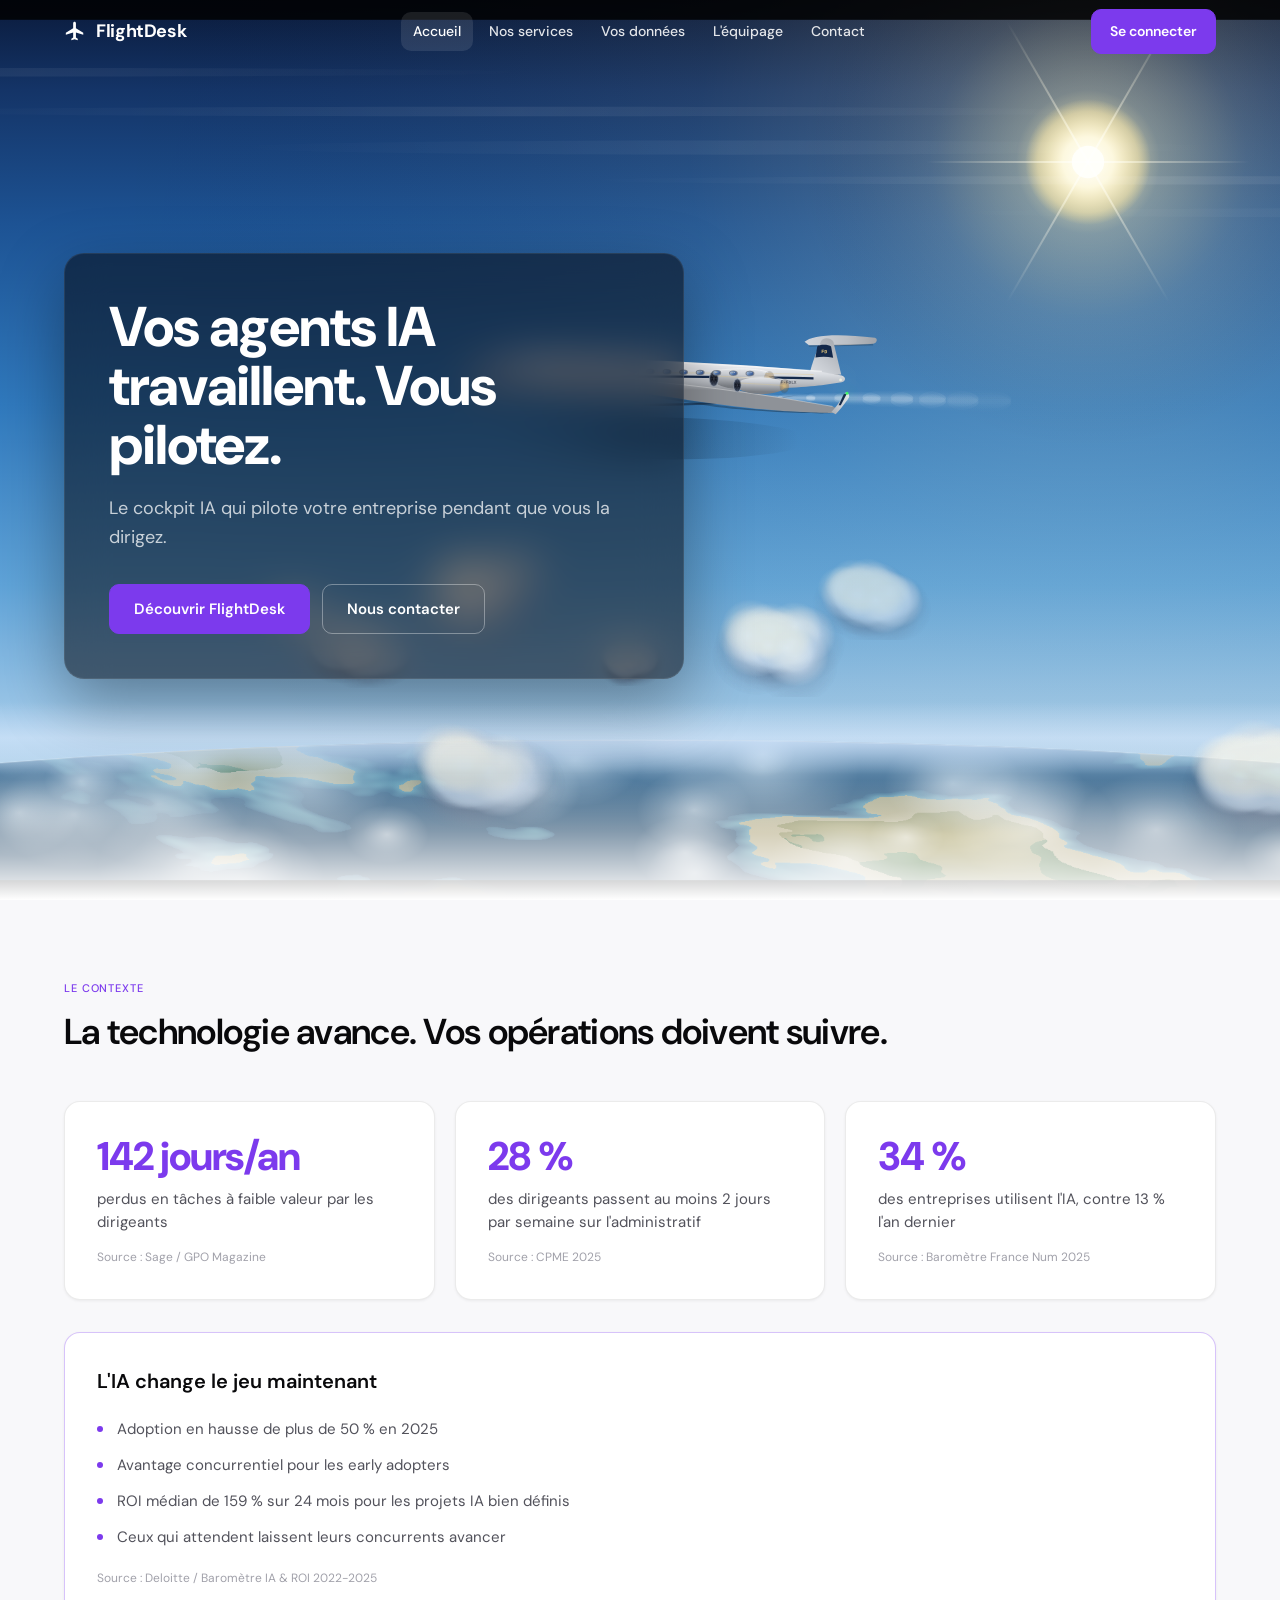
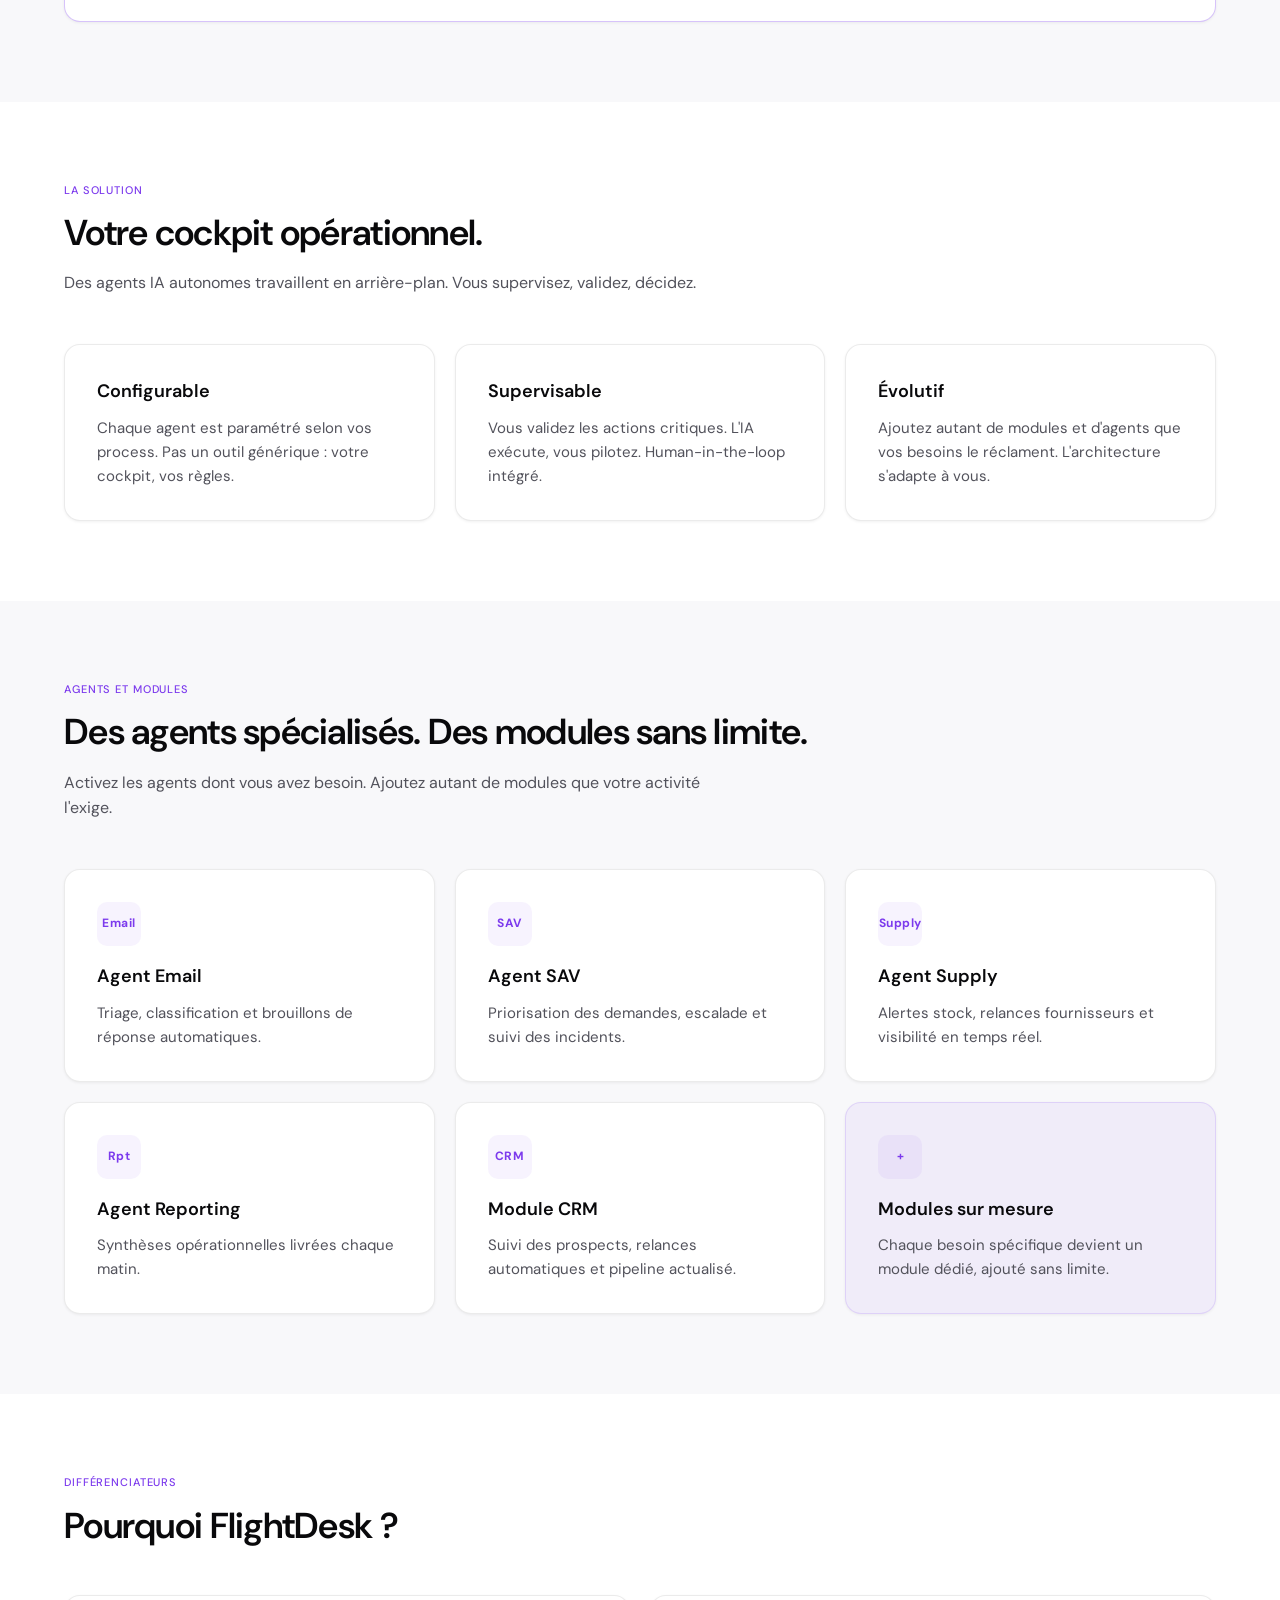
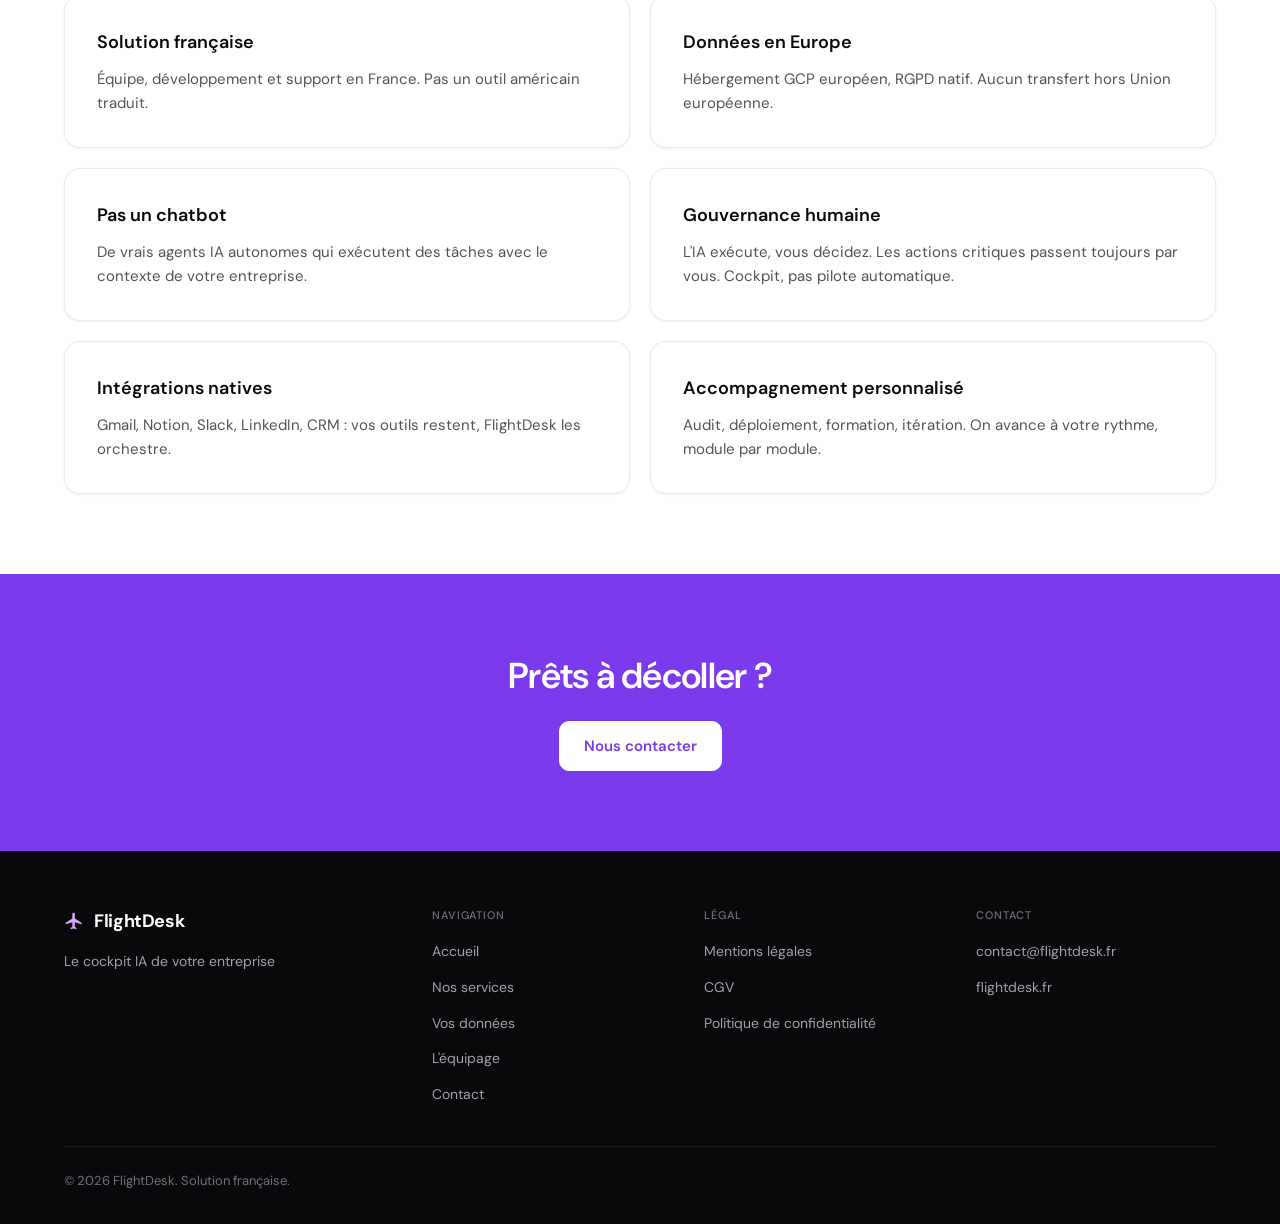
==== commit 49443de9: "refonte: site multi-pages thème clair, suppression beta, nouveau contenu Co-authored-by: Cursor <cur" ====
--- a/index.html
+++ b/index.html
@@ -1,1144 +1,254 @@
 <!DOCTYPE html>
 <html lang="fr">
 <head>
-<meta charset="UTF-8">
-<meta name="viewport" content="width=device-width, initial-scale=1.0">
-<title>FlightDesk Beta</title>
-<template id="__bundler_thumbnail" data-bg-color="#04080f">
-  <svg viewBox="0 0 1200 800" xmlns="http://www.w3.org/2000/svg">
-    <!-- Sky -->
-    <defs>
-      <linearGradient id="sky" x1="0" y1="0" x2="0" y2="1">
-        <stop offset="0%" stop-color="#03020a"/>
-        <stop offset="60%" stop-color="#0a1535"/>
-        <stop offset="85%" stop-color="#102a1a"/>
-        <stop offset="100%" stop-color="#04080f"/>
-      </linearGradient>
-    </defs>
-    <rect width="1200" height="800" fill="url(#sky)"/>
-    <!-- Stars -->
-    <circle cx="200" cy="80" r="2" fill="rgba(220,228,255,0.8)"/>
-    <circle cx="450" cy="50" r="1.5" fill="rgba(220,228,255,0.6)"/>
-    <circle cx="700" cy="90" r="2" fill="rgba(220,228,255,0.7)"/>
-    <circle cx="900" cy="60" r="1.5" fill="rgba(220,228,255,0.5)"/>
-    <circle cx="1050" cy="100" r="2" fill="rgba(220,228,255,0.8)"/>
-    <circle cx="150" cy="160" r="1.5" fill="rgba(220,228,255,0.5)"/>
-    <circle cx="350" cy="140" r="1" fill="rgba(220,228,255,0.6)"/>
-    <circle cx="600" cy="120" r="1.5" fill="rgba(220,228,255,0.7)"/>
-    <circle cx="850" cy="150" r="1" fill="rgba(220,228,255,0.5)"/>
-    <circle cx="1100" cy="130" r="2" fill="rgba(220,228,255,0.6)"/>
-    <!-- Aircraft silhouette -->
-    <g transform="translate(600,340) scale(1.8)">
-      <ellipse cx="0" cy="0" rx="170" ry="18" fill="#111e30"/>
-      <ellipse cx="-70" cy="-14" rx="55" ry="16" fill="#0a3060" opacity="0.7"/>
-      <polygon points="-30,-36 120,-14 120,-8 -16,8 -70,38 -80,38 -60,-8" fill="#162736"/>
-      <polygon points="140,-28 152,-88 170,-84 175,-24" fill="#1a2c44"/>
-      <polygon points="118,-84 132,-94 205,-86 206,-80 162,-77 125,-79" fill="#1a2c44"/>
-      <ellipse cx="-120" cy="-16" rx="40" ry="18" fill="rgba(0,207,239,0.4)"/>
-    </g>
-    <!-- Logo text -->
-    <text x="80" y="740" font-family="monospace" font-size="28" fill="#00cfef" letter-spacing="6" opacity="0.9">FLIGHTDESK</text>
-    <text x="82" y="770" font-family="monospace" font-size="14" fill="rgba(238,242,247,0.4)" letter-spacing="3">BETA PROGRAMME</text>
-    <!-- Cyan accent line -->
-    <rect x="0" y="755" width="1200" height="1" fill="rgba(0,207,239,0.12)"/>
-  </svg>
-</template>
-<link rel="preconnect" href="https://fonts.googleapis.com">
-<link rel="preconnect" href="https://fonts.gstatic.com" crossorigin>
-<link href="https://fonts.googleapis.com/css2?family=DM+Sans:ital,opsz,wght@0,9..40,300..800;1,9..40,300..800&display=swap" rel="stylesheet">
-<style>
-  *, *::before, *::after { box-sizing: border-box; margin: 0; padding: 0; }
-
-  :root {
-    --bg-base:     #ffffff;
-    --bg-surface:  #f8f8fb;
-    --bg-elevated: #f2f1f8;
-    --bg-subtle:   #e8e6f4;
-
-    --accent:       #7c3aed;
-    --accent-dim:   #a855f7;
-    --accent-light: #ede9fe;
-    --accent-glow:  rgba(124,58,237,0.12);
-
-    --text-primary:   #0f0d1a;
-    --text-secondary: #4b4869;
-    --text-muted:     #9591b0;
-    --text-accent:    #7c3aed;
-
-    --border:        rgba(0,0,0,0.07);
-    --border-accent: rgba(124,58,237,0.2);
-
-    --shadow-sm:  0 1px 3px rgba(0,0,0,0.07);
-    --shadow-md:  0 4px 20px rgba(0,0,0,0.08);
-    --shadow-glow: 0 0 40px rgba(124,58,237,0.12);
-
-    --green: #16a34a;
-  }
-
-  html { scroll-behavior: smooth; }
-
-  body {
-    background: var(--bg-base);
-    color: var(--text-primary);
-    font-family: 'DM Sans', sans-serif;
-    font-weight: 400;
-    overflow-x: hidden;
-  }
-
-  a { color: inherit; }
-
-  /* NAV — flotte sur le hero plein écran */
-  .site-nav {
-    position: fixed;
-    top: 0;
-    left: 0;
-    right: 0;
-    z-index: 200;
-    display: flex;
-    align-items: center;
-    justify-content: space-between;
-    gap: 16px;
-    padding: 16px clamp(20px, 4vw, 40px);
-    background: rgba(8, 10, 18, 0.28);
-    backdrop-filter: blur(12px);
-    -webkit-backdrop-filter: blur(12px);
-    border-bottom: 1px solid rgba(255, 255, 255, 0.08);
-  }
-  .nav-left {
-    display: flex;
-    align-items: center;
-    gap: 12px;
-    min-width: 0;
-  }
-  .nav-brand {
-    display: inline-flex;
-    align-items: center;
-    gap: 10px;
-    text-decoration: none;
-    color: #fff;
-  }
-  .nav-plane {
-    flex-shrink: 0;
-    color: rgba(255, 255, 255, 0.92);
-  }
-  .nav-title {
-    font-weight: 700;
-    font-size: 18px;
-    letter-spacing: -0.02em;
-    color: #fff;
-  }
-  .nav-beta-pill {
-    font-size: 11px;
-    font-weight: 600;
-    letter-spacing: 0.06em;
-    text-transform: uppercase;
-    color: rgba(255, 255, 255, 0.88);
-    background: rgba(255, 255, 255, 0.1);
-    border: 1px solid rgba(255, 255, 255, 0.14);
-    padding: 4px 10px;
-    border-radius: 99px;
-  }
-  .nav-cta {
-    flex-shrink: 0;
-    display: inline-flex;
-    align-items: center;
-    justify-content: center;
-    background: var(--accent);
-    color: #fff;
-    font-weight: 600;
-    font-size: 14px;
-    padding: 10px 20px;
-    border-radius: 8px;
-    text-decoration: none;
-    transition: opacity 0.15s ease, transform 0.15s ease;
-  }
-  .nav-cta:hover {
-    opacity: 0.9;
-    transform: translateY(-1px);
-  }
-
-  .sr-only {
-    position: absolute;
-    width: 1px;
-    height: 1px;
-    padding: 0;
-    margin: -1px;
-    overflow: hidden;
-    clip: rect(0, 0, 0, 0);
-    white-space: nowrap;
-    border: 0;
-  }
-
-  /* HERO — plein écran, animation fond, texte glass */
-  #hero {
-    position: relative;
-    width: 100vw;
-    height: 100vh;
-    min-height: 100vh;
-    overflow: hidden;
-    background: #05070d;
-    isolation: isolate;
-  }
-  .hero-media {
-    position: absolute;
-    inset: 0;
-    z-index: 0;
-    overflow: hidden;
-    pointer-events: none;
-  }
-  .hero-media iframe {
-    position: absolute;
-    top: 50%;
-    left: 50%;
-    width: 100vw;
-    height: 100vh;
-    min-width: 177.78vh;
-    min-height: 56.25vw;
-    transform: translate(-50%, -50%);
-    border: 0;
-    pointer-events: none;
-    cursor: default;
-  }
-  .hero-media-shield {
-    position: absolute;
-    inset: 0;
-    z-index: 1;
-    pointer-events: none;
-    cursor: default;
-    background: transparent;
-  }
-  .hero-bottom-fade {
-    position: absolute;
-    left: 0;
-    right: 0;
-    bottom: 0;
-    height: 38%;
-    z-index: 2;
-    pointer-events: none;
-    background: linear-gradient(
-      to bottom,
-      transparent 0%,
-      rgba(255, 255, 255, 0.06) 35%,
-      rgba(255, 255, 255, 0.55) 72%,
-      var(--bg-base) 100%
-    );
-  }
-  .hero-inner {
-    position: relative;
-    z-index: 4;
-    display: flex;
-    align-items: center;
-    width: 100%;
-    max-width: 1320px;
-    min-height: 100vh;
-    margin: 0 auto;
-    padding: 96px clamp(24px, 5vw, 72px) 128px;
-  }
-  .hero-copy {
-    max-width: 620px;
-    padding: clamp(28px, 4vw, 44px);
-    border-radius: 20px;
-    background: rgba(6, 8, 16, 0.55);
-    backdrop-filter: blur(20px);
-    -webkit-backdrop-filter: blur(20px);
-    border: 1px solid rgba(255, 255, 255, 0.08);
-    box-shadow: 0 24px 64px rgba(0, 0, 0, 0.35);
-  }
-  #hero h1 {
-    font-family: 'DM Sans', sans-serif;
-    font-weight: 800;
-    font-size: clamp(2.25rem, 5.5vw, 4.25rem);
-    line-height: 1.05;
-    letter-spacing: -0.035em;
-    color: #fff;
-    margin-bottom: 20px;
-    opacity: 0;
-    transform: translateY(18px);
-    animation: hero-rise 0.75s 0.2s forwards;
-  }
-  .hero-beta-badge {
-    display: inline-flex;
-    align-items: center;
-    font-size: 10px;
-    font-weight: 600;
-    letter-spacing: 0.14em;
-    text-transform: uppercase;
-    color: rgba(255, 255, 255, 0.88);
-    background: rgba(255, 255, 255, 0.08);
-    border: 1px solid rgba(255, 255, 255, 0.16);
-    padding: 8px 14px;
-    border-radius: 99px;
-    margin-bottom: 22px;
-    opacity: 0;
-    transform: translateY(18px);
-    animation: hero-rise 0.7s 0.05s forwards;
-  }
-  .hero-sub {
-    font-size: clamp(1rem, 2vw, 1.125rem);
-    font-weight: 400;
-    line-height: 1.6;
-    color: rgba(255, 255, 255, 0.7);
-    margin-bottom: 32px;
-    max-width: 520px;
-    opacity: 0;
-    transform: translateY(18px);
-    animation: hero-rise 0.7s 0.35s forwards;
-  }
-  .hero-cta-row {
-    display: flex;
-    flex-wrap: wrap;
-    align-items: center;
-    gap: 16px;
-    opacity: 0;
-    transform: translateY(18px);
-    animation: hero-rise 0.7s 0.5s forwards;
-  }
-  .btn-primary {
-    display: inline-flex;
-    align-items: center;
-    gap: 10px;
-    font-family: 'DM Sans', sans-serif;
-    font-size: 15px;
-    font-weight: 600;
-    color: #fff;
-    background: var(--accent);
-    padding: 14px 28px;
-    border: none;
-    border-radius: 8px;
-    cursor: pointer;
-    text-decoration: none;
-    transition: opacity 0.15s ease, transform 0.15s ease, box-shadow 0.2s ease;
-  }
-  .btn-primary:hover {
-    opacity: 0.92;
-    transform: translateY(-1px);
-    box-shadow: var(--shadow-glow);
-  }
-  .btn-primary .arrow { font-size: 18px; line-height: 1; }
-  .btn-light {
-    background: #fff;
-    color: var(--accent);
-  }
-  .btn-light:hover {
-    opacity: 0.95;
-    box-shadow: var(--shadow-md);
-  }
-  .hero-scroll-hint {
-    position: absolute;
-    bottom: 36px;
-    left: 50%;
-    transform: translateX(-50%);
-    z-index: 5;
-    opacity: 0;
-    animation: hero-rise 0.6s 1s forwards;
-    pointer-events: none;
-  }
-  .scroll-line {
-    width: 1px;
-    height: 48px;
-    background: linear-gradient(to bottom, transparent, rgba(255, 255, 255, 0.45));
-    animation: scroll-anim 1.8s 1.2s ease-in-out infinite;
-  }
-  @keyframes scroll-anim {
-    0% { transform: scaleY(0); transform-origin: top; opacity: 1; }
-    50% { transform: scaleY(1); transform-origin: top; opacity: 1; }
-    100% { transform: scaleY(1); transform-origin: bottom; opacity: 0; }
-  }
-  @keyframes hero-rise {
-    to { opacity: 1; transform: translateY(0); }
-  }
-
-  /* SECTIONS */
-  section {
-    padding: 80px 24px;
-  }
-  .section-label {
-    font-size: 11px;
-    font-weight: 600;
-    letter-spacing: 0.1em;
-    text-transform: uppercase;
-    color: var(--text-accent);
-    margin-bottom: 12px;
-  }
-  .section-title {
-    font-family: 'DM Sans', sans-serif;
-    font-weight: 700;
-    font-size: clamp(32px, 5vw, 48px);
-    line-height: 1.12;
-    letter-spacing: -0.02em;
-    color: var(--text-primary);
-    margin-bottom: 16px;
-  }
-  .section-body {
-    font-size: 17px;
-    font-weight: 400;
-    color: var(--text-secondary);
-    line-height: 1.65;
-    max-width: 520px;
-  }
-
-  /* fade-up sections (IntersectionObserver adds .is-inview) */
-  .fade-up:not(.is-inview) .manifeste-header,
-  .fade-up:not(.is-inview) .instruments-intro,
-  .fade-up:not(.is-inview) .equipage-intro {
-    opacity: 0;
-    transform: translateY(22px);
-  }
-  .fade-up:not(.is-inview) #cta-final .cta-tag,
-  .fade-up:not(.is-inview) #cta-final .section-title,
-  .fade-up:not(.is-inview) #cta-final .section-body,
-  .fade-up:not(.is-inview) #cta-final .cta-final-row {
-    opacity: 0;
-    transform: translateY(20px);
-  }
-  .fade-up:not(.is-inview) .phase-card,
-  .fade-up:not(.is-inview) .instr-card,
-  .fade-up:not(.is-inview) .team-card {
-    opacity: 0;
-    transform: translateY(26px);
-  }
-  .manifeste-header,
-  .instruments-intro,
-  .equipage-intro,
-  #cta-final .cta-tag,
-  #cta-final .section-title,
-  #cta-final .section-body,
-  #cta-final .cta-final-row {
-    transition: opacity 0.6s ease, transform 0.6s ease;
-  }
-  .fade-up.is-inview .manifeste-header,
-  .fade-up.is-inview .instruments-intro,
-  .fade-up.is-inview .equipage-intro,
-  .fade-up.is-inview #cta-final .cta-tag,
-  .fade-up.is-inview #cta-final .section-title,
-  .fade-up.is-inview #cta-final .section-body,
-  .fade-up.is-inview #cta-final .cta-final-row,
-  .fade-up.is-inview .phase-card,
-  .fade-up.is-inview .instr-card,
-  .fade-up.is-inview .team-card {
-    opacity: 1;
-    transform: translateY(0);
-  }
-  .fade-up.is-inview .manifeste-header { transition-delay: 0.04s; }
-  .fade-up.is-inview .instruments-intro { transition-delay: 0.04s; }
-  .fade-up.is-inview .equipage-intro { transition-delay: 0.04s; }
-  .fade-up.is-inview #cta-final .cta-tag { transition-delay: 0.05s; }
-  .fade-up.is-inview #cta-final .section-title { transition-delay: 0.1s; }
-  .fade-up.is-inview #cta-final .section-body { transition-delay: 0.14s; }
-  .fade-up.is-inview #cta-final .cta-final-row { transition-delay: 0.18s; }
-  .fade-up.is-inview .phase-card:nth-child(1) { transition-delay: 0.08s; }
-  .fade-up.is-inview .phase-card:nth-child(2) { transition-delay: 0.14s; }
-  .fade-up.is-inview .phase-card:nth-child(3) { transition-delay: 0.2s; }
-  .fade-up.is-inview .instr-card:nth-child(1) { transition-delay: 0.06s; }
-  .fade-up.is-inview .instr-card:nth-child(2) { transition-delay: 0.1s; }
-  .fade-up.is-inview .instr-card:nth-child(3) { transition-delay: 0.14s; }
-  .fade-up.is-inview .instr-card:nth-child(4) { transition-delay: 0.18s; }
-  .fade-up.is-inview .instr-card:nth-child(5) { transition-delay: 0.22s; }
-  .fade-up.is-inview .instr-card:nth-child(6) { transition-delay: 0.26s; }
-  .fade-up.is-inview .team-card:nth-child(1) { transition-delay: 0.1s; }
-  .fade-up.is-inview .team-card:nth-child(2) { transition-delay: 0.16s; }
-
-  /* MANIFESTE / phases */
-  #manifeste {
-    background: var(--bg-surface);
-  }
-  .manifeste-header {
-    display: flex;
-    align-items: flex-start;
-    justify-content: space-between;
-    gap: 32px;
-    margin-bottom: 48px;
-    flex-wrap: wrap;
-    transition: opacity 0.6s ease, transform 0.6s ease;
-  }
-  .phases-grid {
-    display: grid;
-    grid-template-columns: 1fr;
-    gap: 20px;
-  }
-  .phase-card {
-    position: relative;
-    background: #fff;
-    border: 1px solid var(--border);
-    border-radius: 16px;
-    padding: 32px;
-    box-shadow: var(--shadow-sm);
-    overflow: hidden;
-    transition: opacity 0.55s ease, transform 0.55s ease, box-shadow 0.2s ease, border-color 0.2s ease;
-  }
-  .phase-card:hover {
-    border-color: var(--border-accent);
-    box-shadow: var(--shadow-glow);
-    transform: translateY(-2px);
-  }
-  .phase-watermark {
-    position: absolute;
-    bottom: 8px;
-    right: 12px;
-    font-size: 72px;
-    font-weight: 800;
-    line-height: 1;
-    color: var(--accent-light);
-    pointer-events: none;
-    user-select: none;
-  }
-  .phase-icon {
-    width: 40px;
-    height: 40px;
-    margin-bottom: 16px;
-    color: var(--accent);
-  }
-  .phase-num {
-    font-size: 12px;
-    font-weight: 600;
-    letter-spacing: 0.06em;
-    text-transform: uppercase;
-    color: var(--text-muted);
-    margin-bottom: 8px;
-  }
-  .phase-title {
-    font-size: 22px;
-    font-weight: 700;
-    letter-spacing: -0.02em;
-    margin-bottom: 12px;
-    color: var(--text-primary);
-  }
-  .phase-body {
-    font-size: 15px;
-    color: var(--text-secondary);
-    line-height: 1.65;
-    position: relative;
-    z-index: 1;
-  }
-
-  /* INSTRUMENTS */
-  #instruments {
-    background: var(--bg-base);
-  }
-  .instruments-intro {
-    display: grid;
-    grid-template-columns: 1fr;
-    gap: 24px;
-    margin-bottom: 40px;
-    transition: opacity 0.6s ease, transform 0.6s ease;
-  }
-  .instruments-grid {
-    display: grid;
-    grid-template-columns: 1fr;
-    gap: 16px;
-  }
-  .instr-card {
-    background: var(--bg-surface);
-    border: 1px solid var(--border);
-    border-radius: 12px;
-    padding: 24px;
-    transition: opacity 0.55s ease, transform 0.55s ease, box-shadow 0.2s ease, border-color 0.2s ease;
-    position: relative;
-  }
-  .instr-card:hover {
-    border-color: var(--border-accent);
-    box-shadow: var(--shadow-md);
-    transform: translateY(-2px);
-  }
-  .instr-card-head {
-    display: flex;
-    align-items: center;
-    justify-content: space-between;
-    gap: 12px;
-    margin-bottom: 16px;
-  }
-  .instr-id {
-    font-family: ui-monospace, 'Cousine', monospace;
-    font-size: 11px;
-    letter-spacing: 0.04em;
-    color: var(--text-muted);
-  }
-  .instr-status-pill {
-    display: inline-flex;
-    align-items: center;
-    gap: 6px;
-    font-size: 10px;
-    font-weight: 600;
-    letter-spacing: 0.06em;
-    text-transform: uppercase;
-    color: var(--green);
-  }
-  .instr-status-pill::before {
-    content: '';
-    width: 6px;
-    height: 6px;
-    border-radius: 50%;
-    background: var(--green);
-  }
-  .instr-icon {
-    width: 36px;
-    height: 36px;
-    margin-bottom: 12px;
-    color: var(--accent);
-  }
-  .instr-title {
-    font-size: 16px;
-    font-weight: 600;
-    margin-bottom: 8px;
-    color: var(--text-primary);
-  }
-  .instr-body {
-    font-size: 14px;
-    color: var(--text-secondary);
-    line-height: 1.6;
-  }
-
-  /* TEAM */
-  #equipage {
-    background: var(--bg-surface);
-  }
-  .equipage-intro {
-    margin-bottom: 40px;
-    transition: opacity 0.6s ease, transform 0.6s ease;
-  }
-  .team-grid {
-    display: grid;
-    grid-template-columns: 1fr;
-    gap: 20px;
-    max-width: 880px;
-  }
-  .team-card {
-    background: #fff;
-    border: 1px solid var(--border);
-    border-radius: 16px;
-    padding: 28px;
-    box-shadow: var(--shadow-sm);
-    transition: opacity 0.55s ease, transform 0.55s ease, box-shadow 0.2s ease, border-color 0.2s ease;
-  }
-  .team-card:hover {
-    border-color: var(--border-accent);
-    transform: translateY(-2px);
-    box-shadow: var(--shadow-md);
-  }
-  .team-card-top {
-    display: flex;
-    align-items: flex-start;
-    gap: 18px;
-    margin-bottom: 16px;
-  }
-  .team-avatar {
-    width: 64px;
-    height: 64px;
-    border-radius: 50%;
-    display: flex;
-    align-items: center;
-    justify-content: center;
-    font-weight: 700;
-    font-size: 18px;
-    color: #fff;
-    background: linear-gradient(135deg, #7c3aed 0%, #a855f7 100%);
-    flex-shrink: 0;
-  }
-  .team-meta { flex: 1; min-width: 0; }
-  .team-role-pill {
-    display: inline-block;
-    font-size: 11px;
-    font-weight: 600;
-    letter-spacing: 0.06em;
-    text-transform: uppercase;
-    color: var(--accent);
-    background: var(--accent-light);
-    padding: 5px 12px;
-    border-radius: 99px;
-    margin-bottom: 10px;
-  }
-  .team-name {
-    font-size: 20px;
-    font-weight: 700;
-    letter-spacing: -0.02em;
-    margin-bottom: 6px;
-    color: var(--text-primary);
-  }
-  .team-role-detail {
-    font-size: 13px;
-    color: var(--text-muted);
-    margin-bottom: 10px;
-  }
-  .team-desc {
-    font-size: 14px;
-    color: var(--text-muted);
-    line-height: 1.55;
-    margin-bottom: 14px;
-  }
-  .team-linkedin {
-    display: inline-flex;
-    align-items: center;
-    gap: 6px;
-    font-size: 14px;
-    font-weight: 500;
-    color: var(--accent);
-    text-decoration: none;
-    transition: opacity 0.15s ease;
-  }
-  .team-linkedin:hover {
-    text-decoration: underline;
-    opacity: 0.9;
-  }
-  .team-linkedin svg { flex-shrink: 0; opacity: 0.85; }
-
-  /* CTA FINAL */
-  .cta-wrap {
-    padding: 0 24px 80px;
-    background: var(--bg-base);
-  }
-  #cta-final {
-    text-align: center;
-    padding: 80px 28px;
-    max-width: 960px;
-    margin: 0 auto;
-    border-radius: 24px 24px 0 0;
-    background: linear-gradient(135deg, #7c3aed 0%, #a855f7 100%);
-    color: #fff;
-    position: relative;
-    overflow: hidden;
-  }
-  #cta-final .section-label {
-    color: rgba(255,255,255,0.85);
-  }
-  #cta-final .section-title {
-    color: #fff;
-    margin-bottom: 12px;
-  }
-  #cta-final .section-body {
-    color: rgba(255,255,255,0.92);
-    margin: 0 auto 36px;
-    max-width: 440px;
-  }
-  .cta-tag {
-    font-size: 12px;
-    font-weight: 600;
-    letter-spacing: 0.12em;
-    text-transform: uppercase;
-    color: rgba(255,255,255,0.85);
-    margin-bottom: 16px;
-  }
-  .cta-final-row {
-    display: flex;
-    flex-direction: column;
-    align-items: center;
-    gap: 20px;
-  }
-  .limited-seats {
-    font-size: 12px;
-    letter-spacing: 0.1em;
-    text-transform: uppercase;
-    color: rgba(255,255,255,0.8);
-    border: 1px solid rgba(255,255,255,0.35);
-    padding: 8px 18px;
-    border-radius: 99px;
-  }
-
-  /* FOOTER */
-  .site-footer {
-    padding: 28px 24px;
-    border-top: 1px solid var(--border);
-    background: #fff;
-    display: flex;
-    align-items: center;
-    justify-content: space-between;
-    gap: 16px;
-    flex-wrap: wrap;
-  }
-  .footer-brand {
-    display: inline-flex;
-    align-items: center;
-    gap: 8px;
-    color: var(--text-muted);
-    text-decoration: none;
-    font-weight: 600;
-    font-size: 15px;
-  }
-  .footer-copy {
-    font-size: 13px;
-    color: var(--text-muted);
-  }
-
-  @media (min-width: 768px) {
-    section { padding: 100px 48px; }
-    .manifeste-header { margin-bottom: 64px; }
-    .phases-grid { grid-template-columns: repeat(3, 1fr); gap: 24px; }
-    .instruments-intro { grid-template-columns: 1fr 1fr; align-items: end; margin-bottom: 56px; }
-    .instruments-grid { grid-template-columns: repeat(3, 1fr); gap: 20px; }
-    .team-grid { grid-template-columns: repeat(2, 1fr); }
-    .cta-wrap { padding: 0 48px 80px; }
-    .site-footer { padding: 28px 48px; }
-  }
-
-  @media (max-width: 767px) {
-    .hero-inner {
-      align-items: flex-end;
-      justify-content: center;
-      padding: 88px 20px 100px;
-    }
-    .hero-copy {
-      width: 100%;
-      max-width: 100%;
-      text-align: center;
-      padding: 28px 22px;
-    }
-    .hero-sub {
-      margin-left: auto;
-      margin-right: auto;
-    }
-    .hero-cta-row {
-      justify-content: center;
-    }
-    #hero h1 {
-      font-size: clamp(1.85rem, 8.5vw, 2.5rem);
-    }
-    .hero-bottom-fade {
-      height: 42%;
-    }
-  }
-
-</style>
+  <meta charset="UTF-8">
+  <meta name="viewport" content="width=device-width, initial-scale=1.0">
+  <title>FlightDesk | Le cockpit IA de votre entreprise</title>
+  <meta name="description" content="FlightDesk pilote vos opérations avec des agents IA configurables, supervisables et évolutifs. Solution française, données en Europe.">
+  <link rel="icon" type="image/png" href="favicon.png">
+  <link rel="icon" type="image/x-icon" href="favicon.ico">
+  <link rel="preconnect" href="https://fonts.googleapis.com">
+  <link rel="preconnect" href="https://fonts.gstatic.com" crossorigin>
+  <link href="https://fonts.googleapis.com/css2?family=DM+Sans:ital,opsz,wght@0,9..40,300..800;1,9..40,300..800&display=swap" rel="stylesheet">
+  <link rel="stylesheet" href="style.css">
 </head>
-<body>
-
-<!-- NAV -->
-<nav class="site-nav" aria-label="Principale">
-  <div class="nav-left">
-    <a class="nav-brand" href="#hero">
-      <svg class="nav-plane" width="22" height="22" viewBox="0 0 24 24" aria-hidden="true" xmlns="http://www.w3.org/2000/svg"><path d="M21 16v-2l-8-5V3.5c0-.83-.67-1.5-1.5-1.5S10 2.67 10 3.5V9l-8 5v2l8-2.5V19l-2 1.5V22l3.5-1 3.5 1v-1.5L13 19v-5.5l8 2.5z" fill="currentColor"/></svg>
-      <span class="nav-title">FlightDesk</span>
-      <span class="nav-beta-pill">Beta</span>
+<body class="page-home">
+
+<header class="site-header">
+  <div class="header-inner">
+    <a class="brand" href="index.html">
+      <svg width="22" height="22" viewBox="0 0 24 24" aria-hidden="true"><path d="M21 16v-2l-8-5V3.5c0-.83-.67-1.5-1.5-1.5S10 2.67 10 3.5V9l-8 5v2l8-2.5V19l-2 1.5V22l3.5-1 3.5 1v-1.5L13 19v-5.5l8 2.5z" fill="currentColor"/></svg>
+      FlightDesk
     </a>
+    <button class="nav-toggle" type="button" aria-expanded="false" aria-controls="site-nav" aria-label="Menu">
+      <span></span><span></span><span></span>
+    </button>
+    <nav id="site-nav" class="site-nav" aria-label="Principale">
+      <ul class="nav-list">
+        <li><a href="index.html" class="is-active">Accueil</a></li>
+        <li><a href="services.html">Nos services</a></li>
+        <li><a href="securite.html">Vos données</a></li>
+        <li><a href="equipe.html">L'équipage</a></li>
+        <li><a href="contact.html">Contact</a></li>
+      </ul>
+      <a href="https://flightdesk.fr" class="btn btn-primary btn-sm header-cta-mobile" target="_blank" rel="noopener noreferrer">Se connecter</a>
+    </nav>
+    <a href="https://flightdesk.fr" class="btn btn-primary btn-sm header-cta" target="_blank" rel="noopener noreferrer">Se connecter</a>
   </div>
-  <a href="https://docs.google.com/forms/d/e/1FAIpQLSeAzRhdghZqplhfhZcYypTNL2aP4pqBozRb-XDa2KSsq0PeKA/viewform" target="_blank" rel="noopener noreferrer" class="nav-cta">Prendre son siège</a>
-</nav>
-
-<!-- HERO -->
-<section id="hero">
-  <div class="hero-media" aria-hidden="true">
-    <iframe
-      src="jet-animation.html?embed=1"
-      title="Animation FlightDesk"
-      loading="eager"
-      tabindex="-1"
-      referrerpolicy="strict-origin-when-cross-origin"
-    ></iframe>
-    <div class="hero-media-shield" aria-hidden="true"></div>
+</header>
+
+<main>
+  <section id="hero" class="hero">
+    <div class="hero-media" aria-hidden="true">
+      <iframe
+        src="jet-animation.html?embed=1"
+        title="Animation FlightDesk"
+        loading="eager"
+        tabindex="-1"
+        referrerpolicy="strict-origin-when-cross-origin"
+      ></iframe>
+      <div class="hero-media-shield" aria-hidden="true"></div>
+    </div>
+    <div class="hero-bottom-fade" aria-hidden="true"></div>
+    <div class="hero-inner">
+      <div class="hero-copy">
+        <h1>Vos agents IA travaillent. Vous pilotez.</h1>
+        <p class="hero-sub">Le cockpit IA qui pilote votre entreprise pendant que vous la dirigez.</p>
+        <div class="hero-cta-row">
+          <a href="#solution" class="btn btn-primary">Découvrir FlightDesk</a>
+          <a href="contact.html" class="btn btn-secondary">Nous contacter</a>
+        </div>
+      </div>
+    </div>
+  </section>
+
+  <section id="contexte" class="section-alt fade-up">
+    <div class="container">
+      <div class="section-header">
+        <div class="section-label">Le contexte</div>
+        <h2 class="section-title">La technologie avance. Vos opérations doivent suivre.</h2>
+      </div>
+      <div class="stats-grid stagger-children">
+        <div class="stat-card">
+          <div class="stat-value">142 jours/an</div>
+          <div class="stat-label">perdus en tâches à faible valeur par les dirigeants</div>
+          <div class="stat-source">Source : Sage / GPO Magazine</div>
+        </div>
+        <div class="stat-card">
+          <div class="stat-value">28&nbsp;%</div>
+          <div class="stat-label">des dirigeants passent au moins 2 jours par semaine sur l'administratif</div>
+          <div class="stat-source">Source : CPME 2025</div>
+        </div>
+        <div class="stat-card">
+          <div class="stat-value">34&nbsp;%</div>
+          <div class="stat-label">des entreprises utilisent l'IA, contre 13&nbsp;% l'an dernier</div>
+          <div class="stat-source">Source : Baromètre France Num 2025</div>
+        </div>
+      </div>
+      <div class="highlight-box fade-up">
+        <h3>L'IA change le jeu maintenant</h3>
+        <ul class="highlight-list">
+          <li>Adoption en hausse de plus de 50&nbsp;% en 2025</li>
+          <li>Avantage concurrentiel pour les early adopters</li>
+          <li>ROI médian de 159&nbsp;% sur 24 mois pour les projets IA bien définis</li>
+          <li>Ceux qui attendent laissent leurs concurrents avancer</li>
+        </ul>
+        <p class="highlight-source">Source : Deloitte / Baromètre IA &amp; ROI 2022-2025</p>
+      </div>
+    </div>
+  </section>
+
+  <section id="solution" class="section fade-up">
+    <div class="container">
+      <div class="section-header">
+        <div class="section-label">La solution</div>
+        <h2 class="section-title">Votre cockpit opérationnel.</h2>
+        <p class="section-lead">Des agents IA autonomes travaillent en arrière-plan. Vous supervisez, validez, décidez.</p>
+      </div>
+      <div class="cards-grid cols-3 stagger-children">
+        <article class="card">
+          <h3>Configurable</h3>
+          <p>Chaque agent est paramétré selon vos process. Pas un outil générique : votre cockpit, vos règles.</p>
+        </article>
+        <article class="card">
+          <h3>Supervisable</h3>
+          <p>Vous validez les actions critiques. L'IA exécute, vous pilotez. Human-in-the-loop intégré.</p>
+        </article>
+        <article class="card">
+          <h3>Évolutif</h3>
+          <p>Ajoutez autant de modules et d'agents que vos besoins le réclament. L'architecture s'adapte à vous.</p>
+        </article>
+      </div>
+    </div>
+  </section>
+
+  <section id="agents" class="section-alt fade-up">
+    <div class="container">
+      <div class="section-header">
+        <div class="section-label">Agents et modules</div>
+        <h2 class="section-title">Des agents spécialisés. Des modules sans limite.</h2>
+        <p class="section-lead">Activez les agents dont vous avez besoin. Ajoutez autant de modules que votre activité l'exige.</p>
+      </div>
+      <div class="cards-grid cols-3 stagger-children">
+        <article class="card">
+          <div class="card-icon">Email</div>
+          <h3>Agent Email</h3>
+          <p>Triage, classification et brouillons de réponse automatiques.</p>
+        </article>
+        <article class="card">
+          <div class="card-icon">SAV</div>
+          <h3>Agent SAV</h3>
+          <p>Priorisation des demandes, escalade et suivi des incidents.</p>
+        </article>
+        <article class="card">
+          <div class="card-icon">Supply</div>
+          <h3>Agent Supply</h3>
+          <p>Alertes stock, relances fournisseurs et visibilité en temps réel.</p>
+        </article>
+        <article class="card">
+          <div class="card-icon">Rpt</div>
+          <h3>Agent Reporting</h3>
+          <p>Synthèses opérationnelles livrées chaque matin.</p>
+        </article>
+        <article class="card">
+          <div class="card-icon">CRM</div>
+          <h3>Module CRM</h3>
+          <p>Suivi des prospects, relances automatiques et pipeline actualisé.</p>
+        </article>
+        <article class="card card-featured">
+          <div class="card-icon">+</div>
+          <h3>Modules sur mesure</h3>
+          <p>Chaque besoin spécifique devient un module dédié, ajouté sans limite.</p>
+        </article>
+      </div>
+    </div>
+  </section>
+
+  <section id="pourquoi" class="section fade-up">
+    <div class="container">
+      <div class="section-header">
+        <div class="section-label">Différenciateurs</div>
+        <h2 class="section-title">Pourquoi FlightDesk ?</h2>
+      </div>
+      <div class="cards-grid cols-2 stagger-children">
+        <article class="card">
+          <h3>Solution française</h3>
+          <p>Équipe, développement et support en France. Pas un outil américain traduit.</p>
+        </article>
+        <article class="card">
+          <h3>Données en Europe</h3>
+          <p>Hébergement GCP européen, RGPD natif. Aucun transfert hors Union européenne.</p>
+        </article>
+        <article class="card">
+          <h3>Pas un chatbot</h3>
+          <p>De vrais agents IA autonomes qui exécutent des tâches avec le contexte de votre entreprise.</p>
+        </article>
+        <article class="card">
+          <h3>Gouvernance humaine</h3>
+          <p>L'IA exécute, vous décidez. Les actions critiques passent toujours par vous. Cockpit, pas pilote automatique.</p>
+        </article>
+        <article class="card">
+          <h3>Intégrations natives</h3>
+          <p>Gmail, Notion, Slack, LinkedIn, CRM : vos outils restent, FlightDesk les orchestre.</p>
+        </article>
+        <article class="card">
+          <h3>Accompagnement personnalisé</h3>
+          <p>Audit, déploiement, formation, itération. On avance à votre rythme, module par module.</p>
+        </article>
+      </div>
+    </div>
+  </section>
+
+  <section class="cta-violet fade-up">
+    <div class="container">
+      <h2 class="section-title">Prêts à décoller ?</h2>
+      <a href="contact.html" class="btn btn-white">Nous contacter</a>
+    </div>
+  </section>
+</main>
+
+<footer class="site-footer">
+  <div class="container">
+    <div class="footer-grid">
+      <div class="footer-brand">
+        <a class="brand" href="index.html">
+          <svg width="20" height="20" viewBox="0 0 24 24" aria-hidden="true"><path d="M21 16v-2l-8-5V3.5c0-.83-.67-1.5-1.5-1.5S10 2.67 10 3.5V9l-8 5v2l8-2.5V19l-2 1.5V22l3.5-1 3.5 1v-1.5L13 19v-5.5l8 2.5z" fill="currentColor"/></svg>
+          FlightDesk
+        </a>
+        <p class="footer-tagline">Le cockpit IA de votre entreprise</p>
+      </div>
+      <div class="footer-links">
+        <h4>Navigation</h4>
+        <ul>
+          <li><a href="index.html">Accueil</a></li>
+          <li><a href="services.html">Nos services</a></li>
+          <li><a href="securite.html">Vos données</a></li>
+          <li><a href="equipe.html">L'équipage</a></li>
+          <li><a href="contact.html">Contact</a></li>
+        </ul>
+      </div>
+      <div class="footer-links">
+        <h4>Légal</h4>
+        <ul>
+          <li><a href="#">Mentions légales</a></li>
+          <li><a href="#">CGV</a></li>
+          <li><a href="#">Politique de confidentialité</a></li>
+        </ul>
+      </div>
+      <div class="footer-links">
+        <h4>Contact</h4>
+        <ul>
+          <li><a href="mailto:contact@flightdesk.fr">contact@flightdesk.fr</a></li>
+          <li><a href="https://flightdesk.fr" target="_blank" rel="noopener noreferrer">flightdesk.fr</a></li>
+        </ul>
+      </div>
+    </div>
+    <div class="footer-bottom">
+      <span>© 2026 FlightDesk. Solution française.</span>
+    </div>
   </div>
-  <div class="hero-bottom-fade" aria-hidden="true"></div>
-
-  <div class="hero-inner">
-    <div class="hero-copy">
-      <p class="hero-beta-badge">Beta Programme – Accès limité</p>
-      <h1>On ne vend pas<br>de l'IA qui répond.</h1>
-      <p class="hero-sub">On ne vend pas de l'IA qui répond. On vend de l'IA qui fait voler l'exécution.</p>
-      <div class="hero-cta-row">
-        <a href="https://docs.google.com/forms/d/e/1FAIpQLSeAzRhdghZqplhfhZcYypTNL2aP4pqBozRb-XDa2KSsq0PeKA/viewform" target="_blank" rel="noopener noreferrer" class="btn-primary">
-          Prendre son siège <span class="arrow">→</span>
-        </a>
-      </div>
-    </div>
-  </div>
-
-  <div class="hero-scroll-hint" aria-hidden="true">
-    <div class="scroll-line"></div>
-  </div>
-</section>
-
-<!-- MANIFESTE -->
-<section id="manifeste" class="fade-up">
-  <div class="manifeste-header">
-    <div>
-      <div class="section-label">Manifeste</div>
-      <h2 class="section-title">Trois phases.<br>Zéro improvisation.</h2>
-    </div>
-    <p class="section-body">Comme un pilote qui ne vole pas à vue mais aux instruments, FlightDesk donne à vos équipes des agents IA qui exécutent avec la rigueur d'un cockpit d'avion.</p>
-  </div>
-  <div class="phases-grid">
-    <div class="phase-card">
-      <span class="phase-watermark" aria-hidden="true">01</span>
-      <div class="phase-icon" aria-hidden="true">
-        <svg viewBox="0 0 40 40" fill="none" xmlns="http://www.w3.org/2000/svg"><rect x="8" y="6" width="24" height="28" rx="3" stroke="currentColor" stroke-width="1.5"/><path d="M12 14h16M12 20h12M12 26h14" stroke="currentColor" stroke-width="1.5" stroke-linecap="round"/></svg>
-      </div>
-      <div class="phase-num">Phase 01 · Pré-vol</div>
-      <div class="phase-title">Préparer</div>
-      <p class="phase-body">Objectifs, contraintes, checklists. On ne décolle pas sans prérequis. Chaque workflow est cadré, validé, autorisé avant exécution.</p>
-    </div>
-    <div class="phase-card">
-      <span class="phase-watermark" aria-hidden="true">02</span>
-      <div class="phase-icon" aria-hidden="true">
-        <svg viewBox="0 0 40 40" fill="none" xmlns="http://www.w3.org/2000/svg"><circle cx="20" cy="20" r="14" stroke="currentColor" stroke-width="1.5"/><path d="M18 14l8 6-8 6V14z" fill="currentColor"/></svg>
-      </div>
-      <div class="phase-num">Phase 02 · En vol</div>
-      <div class="phase-title">Exécuter</div>
-      <p class="phase-body">L'agent exécute. Autonomie supervisée. L'humain reste aux commandes, pas dans les détails, mais en maîtrise. Données en temps réel.</p>
-    </div>
-    <div class="phase-card">
-      <span class="phase-watermark" aria-hidden="true">03</span>
-      <div class="phase-icon" aria-hidden="true">
-        <svg viewBox="0 0 40 40" fill="none" xmlns="http://www.w3.org/2000/svg"><path d="M8 28l6-8 6 6 8-12 6 6v8H8v-4z" stroke="currentColor" stroke-width="1.5" stroke-linejoin="round" fill="none"/><path d="M8 32h28" stroke="currentColor" stroke-width="1.5" stroke-linecap="round"/></svg>
-      </div>
-      <div class="phase-num">Phase 03 · Post-vol</div>
-      <div class="phase-title">Améliorer</div>
-      <p class="phase-body">Boîte noire, RETEX, amélioration continue. Chaque exécution est tracée. Chaque décision est auditable. Le système apprend.</p>
-    </div>
-  </div>
-</section>
-
-<!-- INSTRUMENTS -->
-<section id="instruments" class="fade-up">
-  <div class="instruments-intro">
-    <div>
-      <div class="section-label">Instruments de bord</div>
-      <h2 class="section-title">Six systèmes.<br>Un cockpit.</h2>
-    </div>
-    <p class="section-body">Pas d'intuition. Des instruments. Chaque fonctionnalité est conçue pour donner une vision précise et fiable de l'exécution en cours.</p>
-  </div>
-  <div class="instruments-grid">
-
-    <div class="instr-card">
-      <div class="instr-card-head">
-        <span class="instr-id">FD-01</span>
-        <span class="instr-status-pill">Opérationnel</span>
-      </div>
-      <div class="instr-icon">
-        <svg width="32" height="32" viewBox="0 0 32 32" fill="none" xmlns="http://www.w3.org/2000/svg">
-          <circle cx="16" cy="16" r="12" stroke="currentColor" stroke-width="1.5"/>
-          <circle cx="16" cy="16" r="4" fill="currentColor" opacity="0.22"/>
-          <circle cx="16" cy="16" r="2" fill="currentColor"/>
-          <line x1="16" y1="4" x2="16" y2="8" stroke="currentColor" stroke-width="1.5"/>
-          <line x1="16" y1="24" x2="16" y2="28" stroke="currentColor" stroke-width="1.5" opacity="0.35"/>
-          <line x1="4" y1="16" x2="8" y2="16" stroke="currentColor" stroke-width="1.5" opacity="0.35"/>
-          <line x1="24" y1="16" x2="28" y2="16" stroke="currentColor" stroke-width="1.5" opacity="0.35"/>
-        </svg>
-      </div>
-      <div class="instr-title">Autonomie supervisée</div>
-      <p class="instr-body">Les agents opèrent dans une enveloppe d'autorisation définie. Chaque action est bornée, chaque dépassement est bloqué.</p>
-    </div>
-
-    <div class="instr-card">
-      <div class="instr-card-head">
-        <span class="instr-id">FD-02</span>
-        <span class="instr-status-pill">Opérationnel</span>
-      </div>
-      <div class="instr-icon">
-        <svg width="32" height="32" viewBox="0 0 32 32" fill="none" xmlns="http://www.w3.org/2000/svg">
-          <rect x="2" y="8" width="28" height="16" rx="2" stroke="currentColor" stroke-width="1.5"/>
-          <line x1="2" y1="16" x2="30" y2="16" stroke="currentColor" stroke-width="1" opacity="0.4"/>
-          <line x1="10" y1="8" x2="10" y2="24" stroke="currentColor" stroke-width="1" opacity="0.35"/>
-          <line x1="22" y1="8" x2="22" y2="24" stroke="currentColor" stroke-width="1" opacity="0.35"/>
-          <circle cx="16" cy="16" r="3" stroke="currentColor" stroke-width="1.5"/>
-          <line x1="16" y1="8" x2="16" y2="13" stroke="currentColor" stroke-width="2"/>
-        </svg>
-      </div>
-      <div class="instr-title">Vol aux instruments</div>
-      <p class="instr-body">Des indicateurs fiables, pas d'intuition. Chaque métrique est sourcée, vérifiée, affichée en temps réel. Décisions basées sur des faits.</p>
-    </div>
-
-    <div class="instr-card">
-      <div class="instr-card-head">
-        <span class="instr-id">FD-03</span>
-        <span class="instr-status-pill">Opérationnel</span>
-      </div>
-      <div class="instr-icon">
-        <svg width="32" height="32" viewBox="0 0 32 32" fill="none" xmlns="http://www.w3.org/2000/svg">
-          <rect x="4" y="4" width="24" height="24" rx="2" stroke="currentColor" stroke-width="1.5"/>
-          <line x1="8" y1="10" x2="24" y2="10" stroke="currentColor" stroke-width="1" opacity="0.55"/>
-          <line x1="8" y1="14" x2="20" y2="14" stroke="currentColor" stroke-width="1" opacity="0.55"/>
-          <line x1="8" y1="18" x2="22" y2="18" stroke="currentColor" stroke-width="1" opacity="0.55"/>
-          <line x1="8" y1="22" x2="16" y2="22" stroke="currentColor" stroke-width="1" opacity="0.55"/>
-          <circle cx="24" cy="22" r="4" fill="currentColor" opacity="0.12" stroke="currentColor" stroke-width="1.5"/>
-          <circle cx="24" cy="22" r="1.5" fill="currentColor"/>
-        </svg>
-      </div>
-      <div class="instr-title">Boîte noire</div>
-      <p class="instr-body">Journalisation complète de chaque décision, chaque action, chaque résultat. Audit trail complet. Conformité native, rien à paramétrer.</p>
-    </div>
-
-    <div class="instr-card">
-      <div class="instr-card-head">
-        <span class="instr-id">FD-04</span>
-        <span class="instr-status-pill">Opérationnel</span>
-      </div>
-      <div class="instr-icon">
-        <svg width="32" height="32" viewBox="0 0 32 32" fill="none" xmlns="http://www.w3.org/2000/svg">
-          <path d="M16 4L28 26H4L16 4Z" stroke="currentColor" stroke-width="1.5" fill="none"/>
-          <line x1="16" y1="12" x2="16" y2="18" stroke="currentColor" stroke-width="2"/>
-          <circle cx="16" cy="22" r="1.5" fill="currentColor"/>
-        </svg>
-      </div>
-      <div class="instr-title">CHICA automatique</div>
-      <p class="instr-body">Détection d'anomalie en temps réel. Dès qu'une déviation est identifiée, le système corrige, alerte ou stoppe, avant que le problème ne se propage.</p>
-    </div>
-
-    <div class="instr-card">
-      <div class="instr-card-head">
-        <span class="instr-id">FD-05</span>
-        <span class="instr-status-pill">Opérationnel</span>
-      </div>
-      <div class="instr-icon">
-        <svg width="32" height="32" viewBox="0 0 32 32" fill="none" xmlns="http://www.w3.org/2000/svg">
-          <circle cx="16" cy="16" r="12" stroke="currentColor" stroke-width="1.5" opacity="0.35"/>
-          <circle cx="16" cy="16" r="8" stroke="currentColor" stroke-width="1.5" opacity="0.5"/>
-          <circle cx="16" cy="16" r="4" stroke="currentColor" stroke-width="1.5"/>
-          <circle cx="16" cy="16" r="1.5" fill="currentColor"/>
-          <line x1="16" y1="4" x2="16" y2="10" stroke="currentColor" stroke-width="1.5" stroke-dasharray="2 3"/>
-        </svg>
-      </div>
-      <div class="instr-title">Anticipation</div>
-      <p class="instr-body">Alertes proactives avant les problèmes. Le système modélise les risques en amont et notifie les équipes avec suffisamment d'avance pour agir.</p>
-    </div>
-
-    <div class="instr-card">
-      <div class="instr-card-head">
-        <span class="instr-id">FD-06</span>
-        <span class="instr-status-pill">Opérationnel</span>
-      </div>
-      <div class="instr-icon">
-        <svg width="32" height="32" viewBox="0 0 32 32" fill="none" xmlns="http://www.w3.org/2000/svg">
-          <rect x="6" y="14" width="20" height="14" rx="1" stroke="currentColor" stroke-width="1.5"/>
-          <path d="M10 14V10a6 6 0 0 1 12 0v4" stroke="currentColor" stroke-width="1.5" fill="none"/>
-          <circle cx="16" cy="21" r="2.5" stroke="currentColor" stroke-width="1.5"/>
-          <line x1="16" y1="23.5" x2="16" y2="26" stroke="currentColor" stroke-width="1.5"/>
-        </svg>
-      </div>
-      <div class="instr-title">Conformité native</div>
-      <p class="instr-body">RGPD intégré dès l'architecture, pas en option. Souveraineté des données, isolation des traitements, droit à l'oubli, par design.</p>
-    </div>
-
-  </div>
-</section>
-
-<!-- ÉQUIPAGE -->
-<section id="equipage" class="fade-up">
-  <div class="equipage-intro">
-    <div class="section-label">Équipage</div>
-    <h2 class="section-title">Aux commandes</h2>
-  </div>
-  <div class="team-grid">
-    <div class="team-card">
-      <div class="team-card-top">
-        <div class="team-avatar" aria-hidden="true">PL</div>
-        <div class="team-meta">
-          <span class="team-role-pill">Pilote</span>
-          <div class="team-name">Paul Laisne</div>
-          <div class="team-role-detail">Architecture &amp; Engineering</div>
-        </div>
-      </div>
-      <p class="team-desc">Architecte des systèmes d'exécution IA. En charge de la rigueur technique qui fait tenir l'enveloppe de vol.</p>
-      <a href="https://www.linkedin.com/in/paul-laisné/" target="_blank" rel="noopener noreferrer" class="team-linkedin">
-        LinkedIn
-        <svg width="14" height="14" viewBox="0 0 24 24" fill="none" stroke="currentColor" stroke-width="2" aria-hidden="true"><path d="M18 13v6a2 2 0 01-2 2H5a2 2 0 01-2-2V8a2 2 0 012-2h6"/><polyline points="15 3 21 3 21 9"/><line x1="10" y1="14" x2="21" y2="3"/></svg>
-      </a>
-    </div>
-    <div class="team-card">
-      <div class="team-card-top">
-        <div class="team-avatar" aria-hidden="true">YB</div>
-        <div class="team-meta">
-          <span class="team-role-pill">Copilote</span>
-          <div class="team-name">Yannick Bardie</div>
-          <div class="team-role-detail">Go-to-Market &amp; Produit</div>
-        </div>
-      </div>
-      <p class="team-desc">Stratégie produit et mise sur le marché. En charge des opérations commerciales et du cap à tenir.</p>
-      <a href="https://www.linkedin.com/in/yannickbardie/" target="_blank" rel="noopener noreferrer" class="team-linkedin">
-        LinkedIn
-        <svg width="14" height="14" viewBox="0 0 24 24" fill="none" stroke="currentColor" stroke-width="2" aria-hidden="true"><path d="M18 13v6a2 2 0 01-2 2H5a2 2 0 01-2-2V8a2 2 0 012-2h6"/><polyline points="15 3 21 3 21 9"/><line x1="10" y1="14" x2="21" y2="3"/></svg>
-      </a>
-    </div>
-  </div>
-</section>
-
-<!-- CTA FINAL -->
-<div class="cta-wrap fade-up">
-  <section id="cta-final">
-    <div class="cta-tag">Accès beta · Places limitées</div>
-    <h2 class="section-title">Prêt à embarquer ?</h2>
-    <p class="section-body">Beta ouverte aux entreprises sélectionnées. Accès direct à l'équipe fondatrice.</p>
-    <div class="cta-final-row">
-      <a href="https://docs.google.com/forms/d/e/1FAIpQLSeAzRhdghZqplhfhZcYypTNL2aP4pqBozRb-XDa2KSsq0PeKA/viewform" target="_blank" rel="noopener noreferrer" class="btn-primary btn-light" style="font-size:16px;padding:18px 36px;">
-        Prendre son siège <span class="arrow">→</span>
-      </a>
-      <div class="limited-seats">Accès sur candidature</div>
-    </div>
-  </section>
-</div>
-
-<!-- FOOTER -->
-<footer class="site-footer">
-  <a class="footer-brand" href="#hero">
-    <svg width="20" height="20" viewBox="0 0 24 24" xmlns="http://www.w3.org/2000/svg" aria-hidden="true"><path d="M21 16v-2l-8-5V3.5c0-.83-.67-1.5-1.5-1.5S10 2.67 10 3.5V9l-8 5v2l8-2.5V19l-2 1.5V22l3.5-1 3.5 1v-1.5L13 19v-5.5l8 2.5z" fill="#9591b0"/></svg>
-    FlightDesk
-  </a>
-  <span class="footer-copy">© 2026 · Cockpit numérique pour agents IA</span>
 </footer>
 
-
-
-<script>
-/* Scroll reveal: sections */
-const revealSections = document.querySelectorAll('.fade-up');
-const sectionObserver = new IntersectionObserver((entries) => {
-  entries.forEach((entry) => {
-    if (entry.isIntersecting) {
-      entry.target.classList.add('is-inview');
-      sectionObserver.unobserve(entry.target);
-    }
-  });
-}, { threshold: 0.1 });
-revealSections.forEach((el) => sectionObserver.observe(el));
-
-/* Tweaks (éditeur intégré) */
-const TWEAK_DEFAULTS = /*EDITMODE-BEGIN*/{
-  "accentColor": "#7c3aed",
-  "heroTitle": "On ne vend pas<br>de l'IA qui répond."
-}/*EDITMODE-END*/;
-
-let tweakValues = { ...TWEAK_DEFAULTS };
-
-function applyTweaks(v) {
-  document.documentElement.style.setProperty('--accent', v.accentColor);
-  document.documentElement.style.setProperty('--text-accent', v.accentColor);
-  const el = document.querySelector('#hero h1');
-  if (el) el.innerHTML = v.heroTitle;
-}
-
-applyTweaks(tweakValues);
-
-const tweakPanel = document.createElement('div');
-tweakPanel.id = 'tweaks-panel';
-tweakPanel.style.cssText = `
-  display:none; position:fixed; bottom:24px; right:24px; z-index:9999;
-  background:#fff; border:1px solid rgba(0,0,0,0.08); box-shadow:0 8px 30px rgba(0,0,0,0.1);
-  padding:24px; width:280px; font-family:'DM Sans',sans-serif; border-radius:12px;
-`;
-tweakPanel.innerHTML = `
-  <div style="font-size:11px;letter-spacing:0.12em;color:#7c3aed;text-transform:uppercase;margin-bottom:16px;font-weight:600;">Tweaks</div>
-  <label style="display:block;font-size:11px;color:#9591b0;margin-bottom:6px;">Couleur accent</label>
-  <input type="color" id="tw-accent" style="width:100%;height:36px;border:none;background:none;cursor:pointer;margin-bottom:16px;">
-  <label style="display:block;font-size:11px;color:#9591b0;margin-bottom:6px;">Titre hero (HTML)</label>
-  <input type="text" id="tw-title" style="width:100%;background:#f8f8fb;border:1px solid rgba(0,0,0,0.07);color:#0f0d1a;padding:8px;font-family:inherit;font-size:12px;border-radius:6px;">
-`;
-document.body.appendChild(tweakPanel);
-tweakPanel.querySelector('#tw-accent').value = tweakValues.accentColor;
-tweakPanel.querySelector('#tw-title').value = tweakValues.heroTitle;
-
-tweakPanel.querySelector('#tw-accent').addEventListener('input', (e) => {
-  tweakValues.accentColor = e.target.value;
-  applyTweaks(tweakValues);
-  window.parent.postMessage({ type: '__edit_mode_set_keys', edits: tweakValues }, '*');
-});
-tweakPanel.querySelector('#tw-title').addEventListener('input', (e) => {
-  tweakValues.heroTitle = e.target.value;
-  applyTweaks(tweakValues);
-  window.parent.postMessage({ type: '__edit_mode_set_keys', edits: tweakValues }, '*');
-});
-
-window.addEventListener('message', (e) => {
-  if (e.data?.type === '__activate_edit_mode') tweakPanel.style.display = 'block';
-  if (e.data?.type === '__deactivate_edit_mode') tweakPanel.style.display = 'none';
-});
-window.parent.postMessage({ type: '__edit_mode_available' }, '*');
-</script>
-
+<script src="main.js"></script>
 </body>
 </html>
--- a/style.css
+++ b/style.css
@@ -0,0 +1,1125 @@
+/* FlightDesk · Thème clair */
+
+*, *::before, *::after {
+  box-sizing: border-box;
+  margin: 0;
+  padding: 0;
+}
+
+:root {
+  --bg-base: #ffffff;
+  --bg-alt: #f8f8fa;
+  --bg-card: #ffffff;
+  --bg-accent-subtle: rgba(124, 58, 237, 0.06);
+  --accent: #7c3aed;
+  --accent-hover: #6d28d9;
+  --accent-light: #d3abfe;
+  --text-primary: #09090b;
+  --text-secondary: #52525b;
+  --text-muted: #a1a1aa;
+  --border: rgba(0, 0, 0, 0.08);
+  --border-hover: rgba(124, 58, 237, 0.3);
+  --shadow-card: 0 1px 3px rgba(0, 0, 0, 0.06);
+  --shadow-hover: 0 4px 20px rgba(124, 58, 237, 0.08);
+  --radius: 10px;
+  --radius-card: 16px;
+  --font: 'DM Sans', system-ui, -apple-system, sans-serif;
+  --nav-h: 64px;
+  --container: 1200px;
+  --footer-bg: #09090b;
+  --stagger-step: 80ms;
+}
+
+html {
+  scroll-behavior: smooth;
+}
+
+body {
+  background: var(--bg-base);
+  color: var(--text-primary);
+  font-family: var(--font);
+  font-size: 16px;
+  font-weight: 400;
+  line-height: 1.6;
+  overflow-x: hidden;
+}
+
+a {
+  color: inherit;
+  text-decoration: none;
+}
+
+img {
+  max-width: 100%;
+  display: block;
+}
+
+.container {
+  width: 100%;
+  max-width: var(--container);
+  margin: 0 auto;
+  padding: 0 24px;
+}
+
+/* Header */
+.site-header {
+  position: fixed;
+  top: 0;
+  left: 0;
+  right: 0;
+  z-index: 200;
+  height: var(--nav-h);
+  display: flex;
+  align-items: center;
+  background: transparent;
+  border-bottom: 1px solid transparent;
+  transition: background 0.35s ease, border-color 0.35s ease, box-shadow 0.35s ease;
+}
+
+.site-header.is-scrolled {
+  background: rgba(255, 255, 255, 0.96);
+  backdrop-filter: blur(12px);
+  -webkit-backdrop-filter: blur(12px);
+  border-bottom-color: rgba(0, 0, 0, 0.06);
+  box-shadow: 0 1px 3px rgba(0, 0, 0, 0.04);
+}
+
+.header-inner {
+  display: flex;
+  align-items: center;
+  justify-content: space-between;
+  gap: 16px;
+  width: 100%;
+  max-width: var(--container);
+  margin: 0 auto;
+  padding: 0 24px;
+}
+
+.brand {
+  display: inline-flex;
+  align-items: center;
+  gap: 10px;
+  font-weight: 700;
+  font-size: 18px;
+  letter-spacing: -0.02em;
+  flex-shrink: 0;
+  transition: color 0.35s ease;
+}
+
+.brand svg {
+  flex-shrink: 0;
+  transition: color 0.35s ease;
+}
+
+.page-home .site-header:not(.is-scrolled) .brand,
+.page-home .site-header:not(.is-scrolled) .brand svg {
+  color: #fff;
+}
+
+.page-home .site-header:not(.is-scrolled) .nav-list a {
+  color: rgba(255, 255, 255, 0.88);
+}
+
+.page-home .site-header:not(.is-scrolled) .nav-list a:hover,
+.page-home .site-header:not(.is-scrolled) .nav-list a.is-active {
+  color: #fff;
+  background: rgba(255, 255, 255, 0.1);
+}
+
+.page-home .site-header:not(.is-scrolled) .nav-toggle {
+  border-color: rgba(255, 255, 255, 0.25);
+  color: #fff;
+}
+
+.site-header.is-scrolled .brand,
+.site-header.is-scrolled .brand svg {
+  color: var(--text-primary);
+}
+
+.site-header.is-scrolled .brand svg {
+  color: var(--accent);
+}
+
+.nav-toggle {
+  display: flex;
+  flex-direction: column;
+  justify-content: center;
+  gap: 5px;
+  width: 40px;
+  height: 40px;
+  padding: 8px;
+  background: transparent;
+  border: 1px solid var(--border);
+  border-radius: var(--radius);
+  cursor: pointer;
+  color: var(--text-primary);
+  transition: border-color 0.35s ease, color 0.35s ease;
+}
+
+.nav-toggle span {
+  display: block;
+  height: 2px;
+  width: 100%;
+  background: currentColor;
+  border-radius: 1px;
+  transition: transform 0.2s ease, opacity 0.2s ease;
+}
+
+.nav-toggle[aria-expanded="true"] span:nth-child(1) {
+  transform: translateY(7px) rotate(45deg);
+}
+
+.nav-toggle[aria-expanded="true"] span:nth-child(2) {
+  opacity: 0;
+}
+
+.nav-toggle[aria-expanded="true"] span:nth-child(3) {
+  transform: translateY(-7px) rotate(-45deg);
+}
+
+.site-nav {
+  display: none;
+}
+
+.site-nav.is-open {
+  display: flex;
+}
+
+.nav-list {
+  list-style: none;
+  display: flex;
+  flex-direction: column;
+  gap: 4px;
+}
+
+.nav-list a {
+  display: block;
+  padding: 10px 14px;
+  font-size: 15px;
+  font-weight: 500;
+  color: var(--text-secondary);
+  border-radius: var(--radius);
+  transition: color 0.15s ease, background 0.15s ease;
+}
+
+.nav-list a:hover,
+.nav-list a.is-active {
+  color: var(--text-primary);
+  background: rgba(0, 0, 0, 0.04);
+}
+
+.header-cta {
+  display: none;
+}
+
+.btn {
+  display: inline-flex;
+  align-items: center;
+  justify-content: center;
+  gap: 8px;
+  font-family: var(--font);
+  font-size: 15px;
+  font-weight: 600;
+  padding: 12px 24px;
+  border-radius: var(--radius);
+  border: 1px solid transparent;
+  cursor: pointer;
+  transition: background 0.15s ease, border-color 0.15s ease, transform 0.15s ease, box-shadow 0.2s ease;
+  text-decoration: none;
+}
+
+.btn-primary {
+  color: #fff;
+  background: var(--accent);
+  border-color: var(--accent);
+}
+
+.btn-primary:hover {
+  background: var(--accent-hover);
+  border-color: var(--accent-hover);
+  transform: translateY(-1px);
+  box-shadow: var(--shadow-hover);
+}
+
+.btn-secondary {
+  color: var(--text-primary);
+  background: transparent;
+  border-color: rgba(0, 0, 0, 0.15);
+}
+
+.btn-secondary:hover {
+  background: rgba(0, 0, 0, 0.03);
+  border-color: rgba(0, 0, 0, 0.22);
+}
+
+.hero .btn-secondary {
+  color: #fff;
+  border-color: rgba(255, 255, 255, 0.35);
+}
+
+.hero .btn-secondary:hover {
+  background: rgba(255, 255, 255, 0.08);
+  border-color: rgba(255, 255, 255, 0.5);
+}
+
+.btn-white {
+  color: var(--accent);
+  background: #fff;
+  border-color: #fff;
+}
+
+.btn-white:hover {
+  background: #f4f4f5;
+  transform: translateY(-1px);
+}
+
+.btn-sm {
+  font-size: 14px;
+  padding: 10px 18px;
+}
+
+@media (max-width: 899px) {
+  .site-nav {
+    position: fixed;
+    top: var(--nav-h);
+    left: 0;
+    right: 0;
+    bottom: 0;
+    flex-direction: column;
+    padding: 24px;
+    background: var(--bg-base);
+    border-top: 1px solid var(--border);
+    overflow-y: auto;
+  }
+
+  .site-nav.is-open .header-cta-mobile {
+    margin-top: auto;
+    padding-top: 24px;
+  }
+
+  .site-nav.is-open {
+    background: var(--bg-base);
+  }
+
+  .site-nav.is-open .nav-list a {
+    color: var(--text-secondary);
+  }
+
+  .site-nav.is-open .nav-list a:hover,
+  .site-nav.is-open .nav-list a.is-active {
+    color: var(--text-primary);
+    background: rgba(0, 0, 0, 0.04);
+  }
+}
+
+@media (min-width: 900px) {
+  .nav-toggle {
+    display: none;
+  }
+
+  .site-nav {
+    display: flex;
+    align-items: center;
+    gap: 8px;
+    position: static;
+    padding: 0;
+    background: none;
+    border: none;
+    overflow: visible;
+  }
+
+  .nav-list {
+    flex-direction: row;
+    gap: 4px;
+  }
+
+  .nav-list a {
+    padding: 8px 12px;
+    font-size: 14px;
+  }
+
+  .header-cta {
+    display: inline-flex;
+  }
+
+  .header-cta-mobile {
+    display: none;
+  }
+}
+
+/* Main */
+.page-inner main {
+  padding-top: var(--nav-h);
+}
+
+.page-home main {
+  padding-top: 0;
+}
+
+/* Typography */
+.section-label {
+  font-size: 11px;
+  font-weight: 500;
+  letter-spacing: 0.08em;
+  text-transform: uppercase;
+  color: var(--accent);
+  margin-bottom: 12px;
+}
+
+.section-title {
+  font-weight: 600;
+  font-size: clamp(24px, 4vw, 36px);
+  line-height: 1.2;
+  letter-spacing: -0.02em;
+  color: var(--text-primary);
+  margin-bottom: 16px;
+}
+
+.section-lead {
+  font-size: 16px;
+  line-height: 1.6;
+  color: var(--text-secondary);
+  max-width: 640px;
+}
+
+.page-hero {
+  padding: 48px 0 40px;
+  background: var(--bg-base);
+}
+
+.page-hero .section-title {
+  font-size: clamp(28px, 4.5vw, 40px);
+  font-weight: 700;
+}
+
+/* Sections */
+.section {
+  padding: 80px 0;
+  background: var(--bg-base);
+}
+
+.section-alt {
+  padding: 80px 0;
+  background: var(--bg-alt);
+}
+
+.section-header {
+  margin-bottom: 48px;
+}
+
+.section-header.center {
+  text-align: center;
+}
+
+.section-header.center .section-lead {
+  margin-left: auto;
+  margin-right: auto;
+}
+
+/* Hero fullscreen */
+.hero {
+  position: relative;
+  width: 100%;
+  height: 100vh;
+  min-height: 100vh;
+  overflow: hidden;
+  background: #05070d;
+  isolation: isolate;
+}
+
+.hero-media {
+  position: absolute;
+  inset: 0;
+  z-index: 0;
+  overflow: hidden;
+  pointer-events: none;
+}
+
+.hero-media iframe {
+  position: absolute;
+  top: 50%;
+  left: 50%;
+  width: 100vw;
+  height: 100vh;
+  min-width: 177.78vh;
+  min-height: 56.25vw;
+  transform: translate(-50%, -50%);
+  border: 0;
+  pointer-events: none;
+}
+
+.hero-media-shield {
+  position: absolute;
+  inset: 0;
+  z-index: 1;
+  pointer-events: none;
+}
+
+.hero-inner {
+  position: relative;
+  z-index: 4;
+  display: flex;
+  align-items: center;
+  width: 100%;
+  max-width: var(--container);
+  min-height: 100vh;
+  margin: 0 auto;
+  padding: calc(var(--nav-h) + 48px) 24px 80px;
+}
+
+.hero-copy {
+  max-width: 620px;
+  padding: clamp(28px, 4vw, 44px);
+  border-radius: 20px;
+  background: rgba(6, 8, 16, 0.55);
+  backdrop-filter: blur(20px);
+  -webkit-backdrop-filter: blur(20px);
+  border: 1px solid rgba(255, 255, 255, 0.08);
+  box-shadow: 0 24px 64px rgba(0, 0, 0, 0.35);
+}
+
+.hero-copy h1 {
+  font-weight: 800;
+  font-size: clamp(2rem, 5vw, 3.5rem);
+  line-height: 1.05;
+  letter-spacing: -0.02em;
+  color: #fff;
+  margin-bottom: 20px;
+}
+
+.hero-copy .hero-sub {
+  font-size: clamp(1rem, 2vw, 1.125rem);
+  font-weight: 400;
+  line-height: 1.6;
+  color: rgba(255, 255, 255, 0.75);
+  margin-bottom: 32px;
+  max-width: 520px;
+}
+
+.hero-cta-row {
+  display: flex;
+  flex-wrap: wrap;
+  gap: 12px;
+}
+
+.hero-bottom-fade {
+  position: absolute;
+  left: 0;
+  right: 0;
+  bottom: 0;
+  height: 120px;
+  z-index: 3;
+  pointer-events: none;
+  background: linear-gradient(to bottom, transparent, var(--bg-base));
+}
+
+@media (max-width: 767px) {
+  .hero-inner {
+    align-items: flex-end;
+    padding-bottom: 64px;
+  }
+
+  .hero-copy {
+    width: 100%;
+    max-width: 100%;
+  }
+}
+
+/* Stats */
+.stats-grid {
+  display: grid;
+  gap: 20px;
+  grid-template-columns: 1fr;
+}
+
+.stat-card {
+  background: var(--bg-card);
+  border: 1px solid var(--border);
+  border-radius: var(--radius-card);
+  padding: 32px;
+  box-shadow: var(--shadow-card);
+}
+
+.stat-value {
+  font-size: clamp(1.75rem, 4vw, 2.5rem);
+  font-weight: 800;
+  letter-spacing: -0.03em;
+  color: var(--accent);
+  line-height: 1.1;
+  margin-bottom: 10px;
+}
+
+.stat-label {
+  font-size: 15px;
+  color: var(--text-secondary);
+  line-height: 1.55;
+}
+
+.stat-source {
+  font-size: 12px;
+  color: var(--text-muted);
+  margin-top: 14px;
+}
+
+.highlight-box {
+  margin-top: 32px;
+  background: var(--bg-card);
+  border: 1px solid var(--border-hover);
+  border-radius: var(--radius-card);
+  padding: 32px;
+  box-shadow: var(--shadow-card);
+}
+
+.highlight-box h3 {
+  font-size: 20px;
+  font-weight: 600;
+  margin-bottom: 20px;
+}
+
+.highlight-list {
+  list-style: none;
+  display: flex;
+  flex-direction: column;
+  gap: 12px;
+}
+
+.highlight-list li {
+  font-size: 15px;
+  color: var(--text-secondary);
+  padding-left: 20px;
+  position: relative;
+}
+
+.highlight-list li::before {
+  content: '';
+  position: absolute;
+  left: 0;
+  top: 0.55em;
+  width: 6px;
+  height: 6px;
+  border-radius: 50%;
+  background: var(--accent);
+}
+
+.highlight-source {
+  font-size: 12px;
+  color: var(--text-muted);
+  margin-top: 20px;
+}
+
+@media (min-width: 768px) {
+  .stats-grid {
+    grid-template-columns: repeat(3, 1fr);
+  }
+}
+
+/* Cards */
+.cards-grid {
+  display: grid;
+  gap: 20px;
+  grid-template-columns: 1fr;
+}
+
+.card {
+  background: var(--bg-card);
+  border: 1px solid var(--border);
+  border-radius: var(--radius-card);
+  padding: 32px;
+  box-shadow: var(--shadow-card);
+  transition: border-color 0.2s ease, box-shadow 0.2s ease;
+}
+
+.card:hover {
+  border-color: var(--border-hover);
+  box-shadow: var(--shadow-hover);
+}
+
+.card-featured {
+  background: var(--bg-accent-subtle);
+  border-color: rgba(124, 58, 237, 0.15);
+}
+
+.card-icon {
+  width: 44px;
+  height: 44px;
+  display: flex;
+  align-items: center;
+  justify-content: center;
+  border-radius: var(--radius);
+  background: var(--bg-accent-subtle);
+  color: var(--accent);
+  margin-bottom: 16px;
+  font-size: 12px;
+  font-weight: 700;
+  letter-spacing: 0.04em;
+}
+
+.card h3 {
+  font-size: 18px;
+  font-weight: 600;
+  margin-bottom: 10px;
+}
+
+.card p {
+  font-size: 15px;
+  color: var(--text-secondary);
+  line-height: 1.6;
+}
+
+@media (min-width: 640px) {
+  .cards-grid.cols-2 {
+    grid-template-columns: repeat(2, 1fr);
+  }
+
+  .cards-grid.cols-3 {
+    grid-template-columns: repeat(3, 1fr);
+  }
+}
+
+/* Steps */
+.steps-grid {
+  display: grid;
+  gap: 24px;
+  grid-template-columns: 1fr;
+}
+
+.step-card {
+  background: var(--bg-card);
+  border: 1px solid var(--border);
+  border-radius: var(--radius-card);
+  padding: 32px;
+  box-shadow: var(--shadow-card);
+}
+
+.step-num {
+  font-size: 48px;
+  font-weight: 800;
+  color: rgba(124, 58, 237, 0.15);
+  line-height: 1;
+  margin-bottom: 16px;
+}
+
+.step-card h3 {
+  font-size: 20px;
+  font-weight: 600;
+  margin-bottom: 12px;
+}
+
+.step-card p {
+  color: var(--text-secondary);
+  font-size: 15px;
+}
+
+@media (min-width: 768px) {
+  .steps-grid {
+    grid-template-columns: repeat(3, 1fr);
+  }
+}
+
+/* Agents detail */
+.agent-detail-grid {
+  display: grid;
+  gap: 24px;
+}
+
+.agent-detail-card {
+  background: var(--bg-card);
+  border: 1px solid var(--border);
+  border-radius: var(--radius-card);
+  padding: 32px;
+  box-shadow: var(--shadow-card);
+}
+
+.agent-detail-card .card-icon {
+  margin-bottom: 20px;
+}
+
+.agent-detail-card h3 {
+  font-size: 20px;
+  font-weight: 600;
+  margin-bottom: 12px;
+}
+
+.agent-detail-card p {
+  font-size: 15px;
+  color: var(--text-secondary);
+  line-height: 1.65;
+}
+
+.deploy-note {
+  text-align: center;
+  font-size: 17px;
+  color: var(--text-secondary);
+  max-width: 720px;
+  margin: 0 auto;
+  line-height: 1.65;
+}
+
+/* Security */
+.security-grid {
+  display: grid;
+  gap: 24px;
+}
+
+.security-card {
+  background: var(--bg-card);
+  border: 1px solid var(--border);
+  border-radius: var(--radius-card);
+  padding: 32px;
+  box-shadow: var(--shadow-card);
+}
+
+.sec-badge {
+  display: inline-flex;
+  align-items: center;
+  justify-content: center;
+  min-width: 48px;
+  height: 32px;
+  padding: 0 12px;
+  font-size: 11px;
+  font-weight: 700;
+  letter-spacing: 0.06em;
+  text-transform: uppercase;
+  color: var(--accent);
+  background: var(--bg-accent-subtle);
+  border: 1px solid rgba(124, 58, 237, 0.2);
+  border-radius: var(--radius);
+  margin-bottom: 16px;
+}
+
+.security-card h3 {
+  font-size: 20px;
+  font-weight: 600;
+  margin-bottom: 12px;
+}
+
+.security-card p {
+  font-size: 15px;
+  color: var(--text-secondary);
+  line-height: 1.65;
+}
+
+.french-badge {
+  display: flex;
+  align-items: center;
+  justify-content: center;
+  gap: 10px;
+  margin-top: 48px;
+  padding: 20px 24px;
+  font-size: 15px;
+  color: var(--text-secondary);
+  background: var(--bg-card);
+  border: 1px solid var(--border);
+  border-radius: var(--radius-card);
+  box-shadow: var(--shadow-card);
+}
+
+.french-flag {
+  font-size: 20px;
+  line-height: 1;
+}
+
+/* Team */
+.team-grid {
+  display: grid;
+  gap: 24px;
+  grid-template-columns: 1fr;
+}
+
+.team-card {
+  background: var(--bg-card);
+  border: 1px solid var(--border);
+  border-radius: var(--radius-card);
+  padding: 32px;
+  box-shadow: var(--shadow-card);
+  display: flex;
+  flex-direction: column;
+  gap: 20px;
+}
+
+.team-card-top {
+  display: flex;
+  gap: 20px;
+  align-items: flex-start;
+}
+
+.team-avatar {
+  width: 80px;
+  height: 80px;
+  border-radius: 50%;
+  background: linear-gradient(135deg, var(--accent), #a855f7);
+  display: flex;
+  align-items: center;
+  justify-content: center;
+  font-weight: 700;
+  font-size: 24px;
+  color: #fff;
+  flex-shrink: 0;
+}
+
+.team-name {
+  font-size: 20px;
+  font-weight: 600;
+  margin-bottom: 4px;
+}
+
+.team-role {
+  font-size: 13px;
+  font-weight: 600;
+  color: var(--accent);
+}
+
+.team-bio {
+  font-size: 15px;
+  color: var(--text-secondary);
+  line-height: 1.65;
+}
+
+.team-link {
+  display: inline-flex;
+  align-items: center;
+  gap: 8px;
+  font-size: 14px;
+  font-weight: 600;
+  color: var(--accent);
+  margin-top: auto;
+}
+
+.team-link:hover {
+  color: var(--accent-hover);
+}
+
+@media (min-width: 640px) {
+  .team-grid {
+    grid-template-columns: repeat(2, 1fr);
+  }
+
+  .agent-detail-grid {
+    grid-template-columns: repeat(2, 1fr);
+  }
+}
+
+/* Contact */
+.contact-layout {
+  display: grid;
+  gap: 48px;
+  grid-template-columns: 1fr;
+}
+
+.contact-form {
+  display: flex;
+  flex-direction: column;
+  gap: 20px;
+}
+
+.form-row {
+  display: grid;
+  gap: 20px;
+  grid-template-columns: 1fr;
+}
+
+.form-group label {
+  display: block;
+  font-size: 13px;
+  font-weight: 600;
+  color: var(--text-secondary);
+  margin-bottom: 8px;
+}
+
+.form-group input,
+.form-group textarea {
+  width: 100%;
+  font-family: var(--font);
+  font-size: 15px;
+  color: var(--text-primary);
+  background: var(--bg-card);
+  border: 1px solid var(--border);
+  border-radius: var(--radius);
+  padding: 12px 16px;
+  box-shadow: var(--shadow-card);
+  transition: border-color 0.15s ease;
+}
+
+.form-group input:focus,
+.form-group textarea:focus {
+  outline: none;
+  border-color: var(--border-hover);
+}
+
+.form-group textarea {
+  min-height: 140px;
+  resize: vertical;
+}
+
+.form-hint {
+  font-size: 14px;
+  color: var(--text-muted);
+}
+
+.contact-aside {
+  background: var(--bg-alt);
+  border: 1px solid var(--border);
+  border-radius: var(--radius-card);
+  padding: 32px;
+}
+
+.contact-aside h3 {
+  font-size: 18px;
+  font-weight: 600;
+  margin-bottom: 12px;
+}
+
+.contact-aside p {
+  color: var(--text-secondary);
+  font-size: 15px;
+  margin-bottom: 16px;
+}
+
+.contact-aside .contact-block + .contact-block {
+  margin-top: 28px;
+  padding-top: 28px;
+  border-top: 1px solid var(--border);
+}
+
+.contact-email {
+  font-size: 17px;
+  font-weight: 600;
+  color: var(--accent);
+}
+
+.contact-email:hover {
+  color: var(--accent-hover);
+}
+
+@media (min-width: 768px) {
+  .form-row {
+    grid-template-columns: 1fr 1fr;
+  }
+
+  .contact-layout {
+    grid-template-columns: 1.15fr 0.85fr;
+    align-items: start;
+  }
+}
+
+/* CTA violet */
+.cta-violet {
+  padding: 80px 0;
+  background: var(--accent);
+  text-align: center;
+}
+
+.cta-violet .section-title {
+  color: #fff;
+  margin-bottom: 24px;
+}
+
+.cta-violet .section-lead {
+  color: rgba(255, 255, 255, 0.85);
+  margin: 0 auto 28px;
+}
+
+/* Footer dark */
+.site-footer {
+  background: var(--footer-bg);
+  color: #fafafa;
+  padding: 56px 0 32px;
+}
+
+.site-footer .brand {
+  color: #fff;
+}
+
+.site-footer .brand svg {
+  color: var(--accent-light);
+}
+
+.footer-grid {
+  display: grid;
+  gap: 32px;
+  grid-template-columns: 1fr;
+  margin-bottom: 40px;
+}
+
+.footer-tagline {
+  font-size: 14px;
+  color: #a1a1aa;
+  max-width: 280px;
+  margin-top: 12px;
+  line-height: 1.5;
+}
+
+.footer-links h4 {
+  font-size: 11px;
+  font-weight: 500;
+  letter-spacing: 0.08em;
+  text-transform: uppercase;
+  color: #71717a;
+  margin-bottom: 14px;
+}
+
+.footer-links ul {
+  list-style: none;
+  display: flex;
+  flex-direction: column;
+  gap: 10px;
+}
+
+.footer-links a,
+.footer-links span {
+  font-size: 14px;
+  color: #a1a1aa;
+}
+
+.footer-links a:hover {
+  color: #fff;
+}
+
+.footer-bottom {
+  display: flex;
+  flex-wrap: wrap;
+  gap: 12px 24px;
+  justify-content: space-between;
+  align-items: center;
+  padding-top: 24px;
+  border-top: 1px solid rgba(255, 255, 255, 0.08);
+  font-size: 13px;
+  color: #71717a;
+}
+
+@media (min-width: 768px) {
+  .footer-grid {
+    grid-template-columns: 1.4fr 1fr 1fr 1fr;
+  }
+}
+
+/* Scroll animations */
+.fade-up {
+  opacity: 0;
+  transform: translateY(24px);
+  transition: opacity 0.55s ease, transform 0.55s ease;
+}
+
+.fade-up.is-inview {
+  opacity: 1;
+  transform: translateY(0);
+}
+
+.stagger-children > * {
+  opacity: 0;
+  transform: translateY(20px);
+  transition: opacity 0.5s ease, transform 0.5s ease;
+}
+
+.stagger-children.is-inview > * {
+  opacity: 1;
+  transform: translateY(0);
+}
+
+.stagger-children.is-inview > *:nth-child(1) { transition-delay: calc(var(--stagger-step) * 0); }
+.stagger-children.is-inview > *:nth-child(2) { transition-delay: calc(var(--stagger-step) * 1); }
+.stagger-children.is-inview > *:nth-child(3) { transition-delay: calc(var(--stagger-step) * 2); }
+.stagger-children.is-inview > *:nth-child(4) { transition-delay: calc(var(--stagger-step) * 3); }
+.stagger-children.is-inview > *:nth-child(5) { transition-delay: calc(var(--stagger-step) * 4); }
+.stagger-children.is-inview > *:nth-child(6) { transition-delay: calc(var(--stagger-step) * 5); }
+.stagger-children.is-inview > *:nth-child(7) { transition-delay: calc(var(--stagger-step) * 6); }
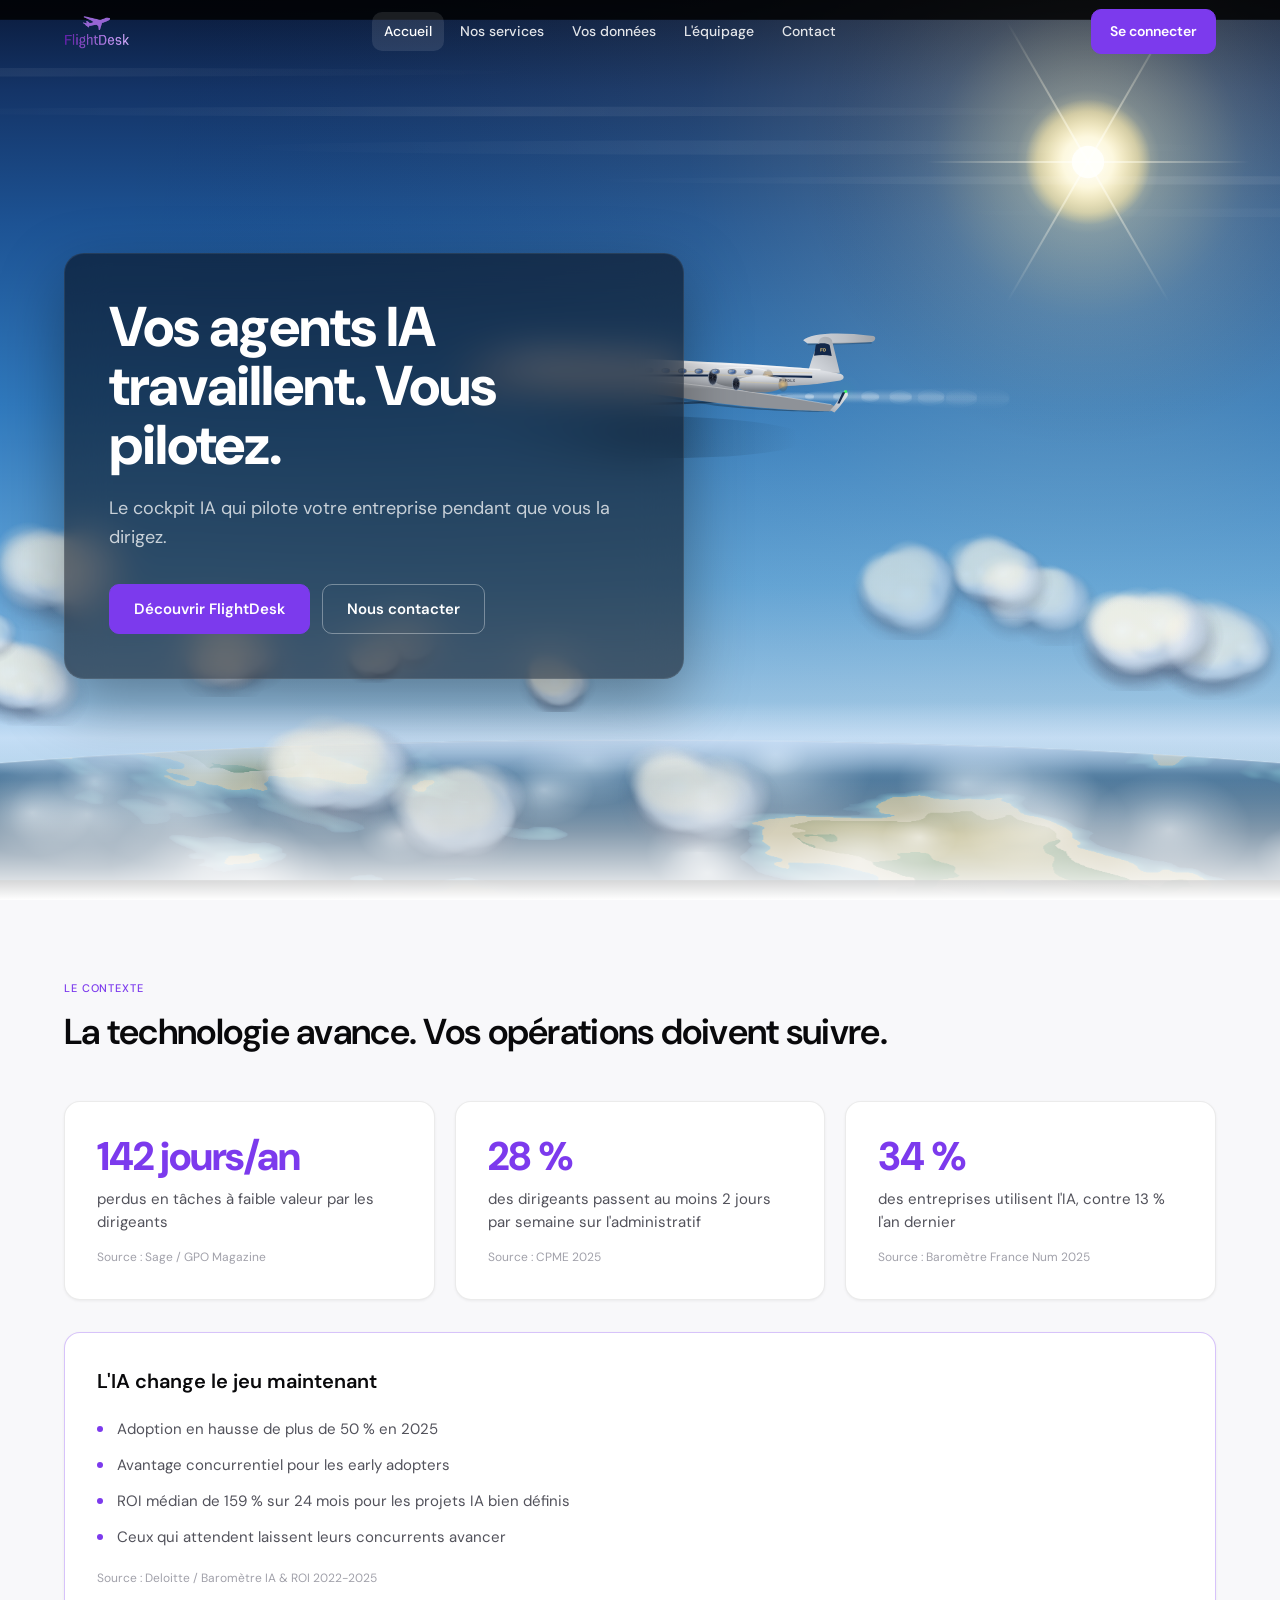
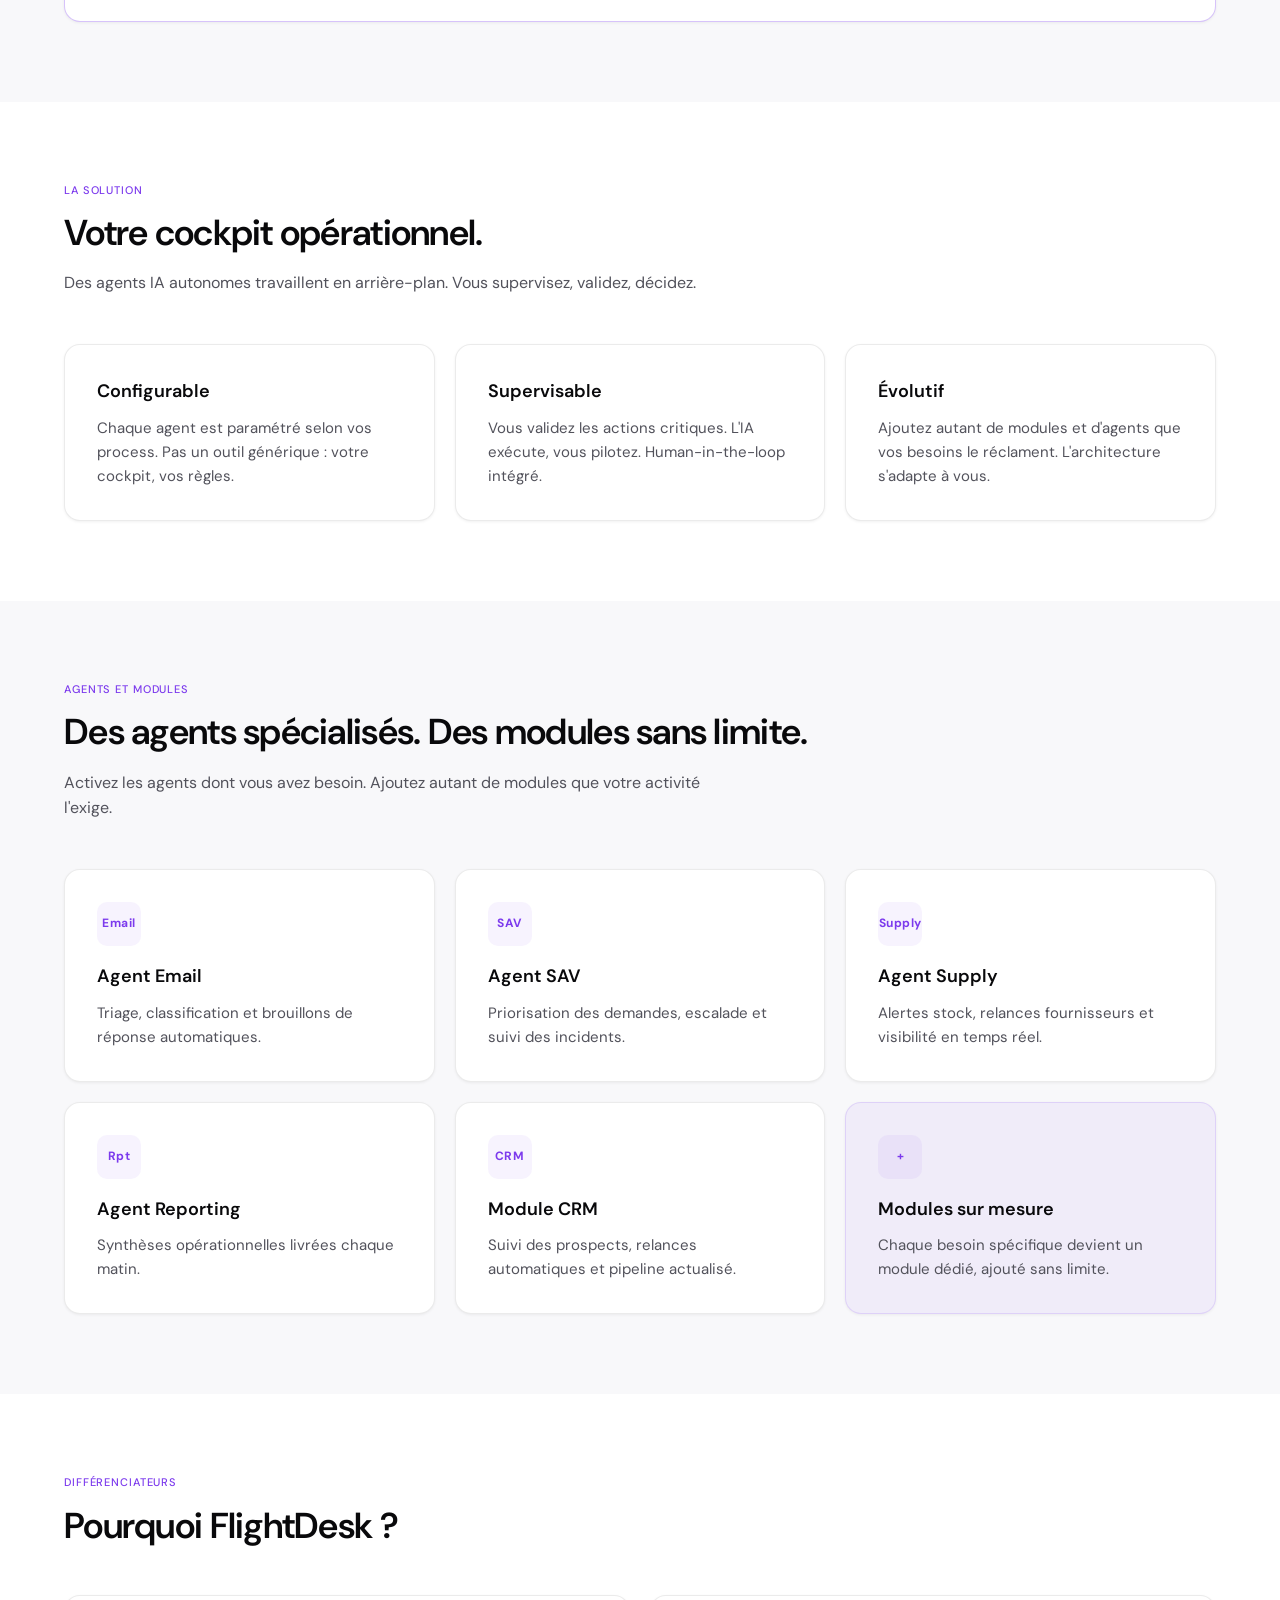
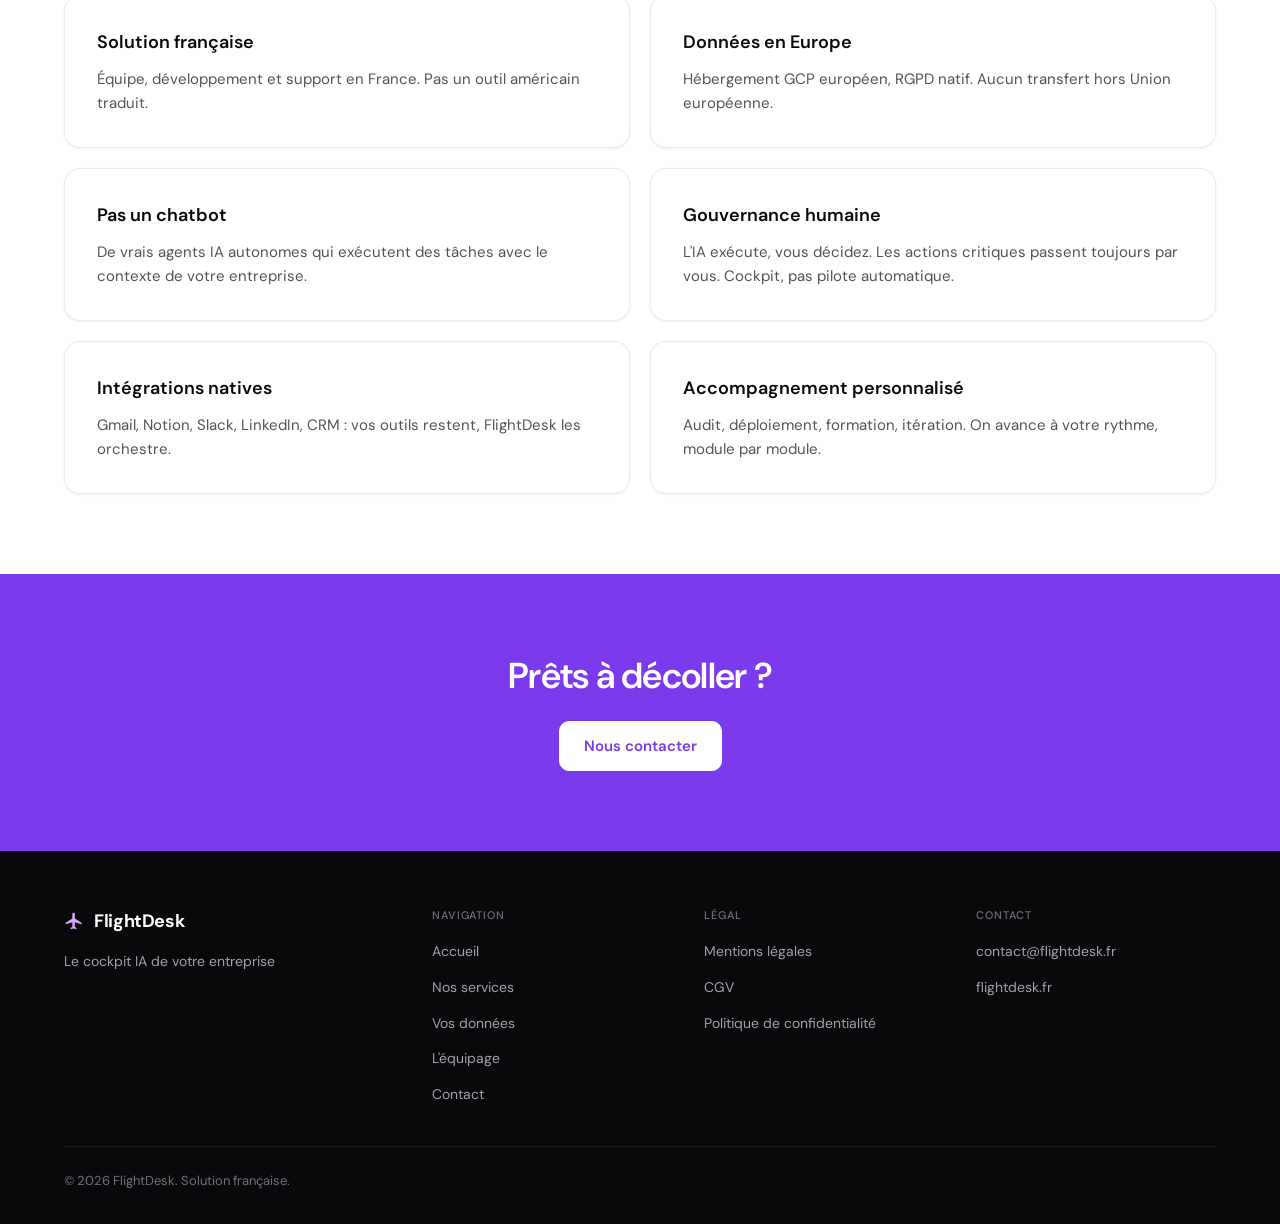
==== commit 9cbc5d80: "fix: logo image, suppression texte HUD vert, favicon Co-authored-by: Cursor <cursoragent@cursor.com>" ====
--- a/index.html
+++ b/index.html
@@ -16,9 +16,8 @@
 
 <header class="site-header">
   <div class="header-inner">
-    <a class="brand" href="index.html">
-      <svg width="22" height="22" viewBox="0 0 24 24" aria-hidden="true"><path d="M21 16v-2l-8-5V3.5c0-.83-.67-1.5-1.5-1.5S10 2.67 10 3.5V9l-8 5v2l8-2.5V19l-2 1.5V22l3.5-1 3.5 1v-1.5L13 19v-5.5l8 2.5z" fill="currentColor"/></svg>
-      FlightDesk
+    <a href="index.html" class="logo">
+      <img src="assets/logo-flightdesk.png" alt="FlightDesk" height="40">
     </a>
     <button class="nav-toggle" type="button" aria-expanded="false" aria-controls="site-nav" aria-label="Menu">
       <span></span><span></span><span></span>
--- a/style.css
+++ b/style.css
@@ -95,6 +95,24 @@
   padding: 0 24px;
 }
 
+.logo {
+  display: inline-flex;
+  align-items: center;
+  flex-shrink: 0;
+  line-height: 0;
+}
+
+.logo img {
+  display: block;
+  height: 38px;
+  width: auto;
+  transition: filter 0.3s ease;
+}
+
+.site-header.is-scrolled .logo img {
+  filter: brightness(0);
+}
+
 .brand {
   display: inline-flex;
   align-items: center;
@@ -111,11 +129,6 @@
   transition: color 0.35s ease;
 }
 
-.page-home .site-header:not(.is-scrolled) .brand,
-.page-home .site-header:not(.is-scrolled) .brand svg {
-  color: #fff;
-}
-
 .page-home .site-header:not(.is-scrolled) .nav-list a {
   color: rgba(255, 255, 255, 0.88);
 }
@@ -138,6 +151,10 @@
 
 .site-header.is-scrolled .brand svg {
   color: var(--accent);
+}
+
+.page-inner .site-header .logo img {
+  filter: brightness(0);
 }
 
 .nav-toggle {
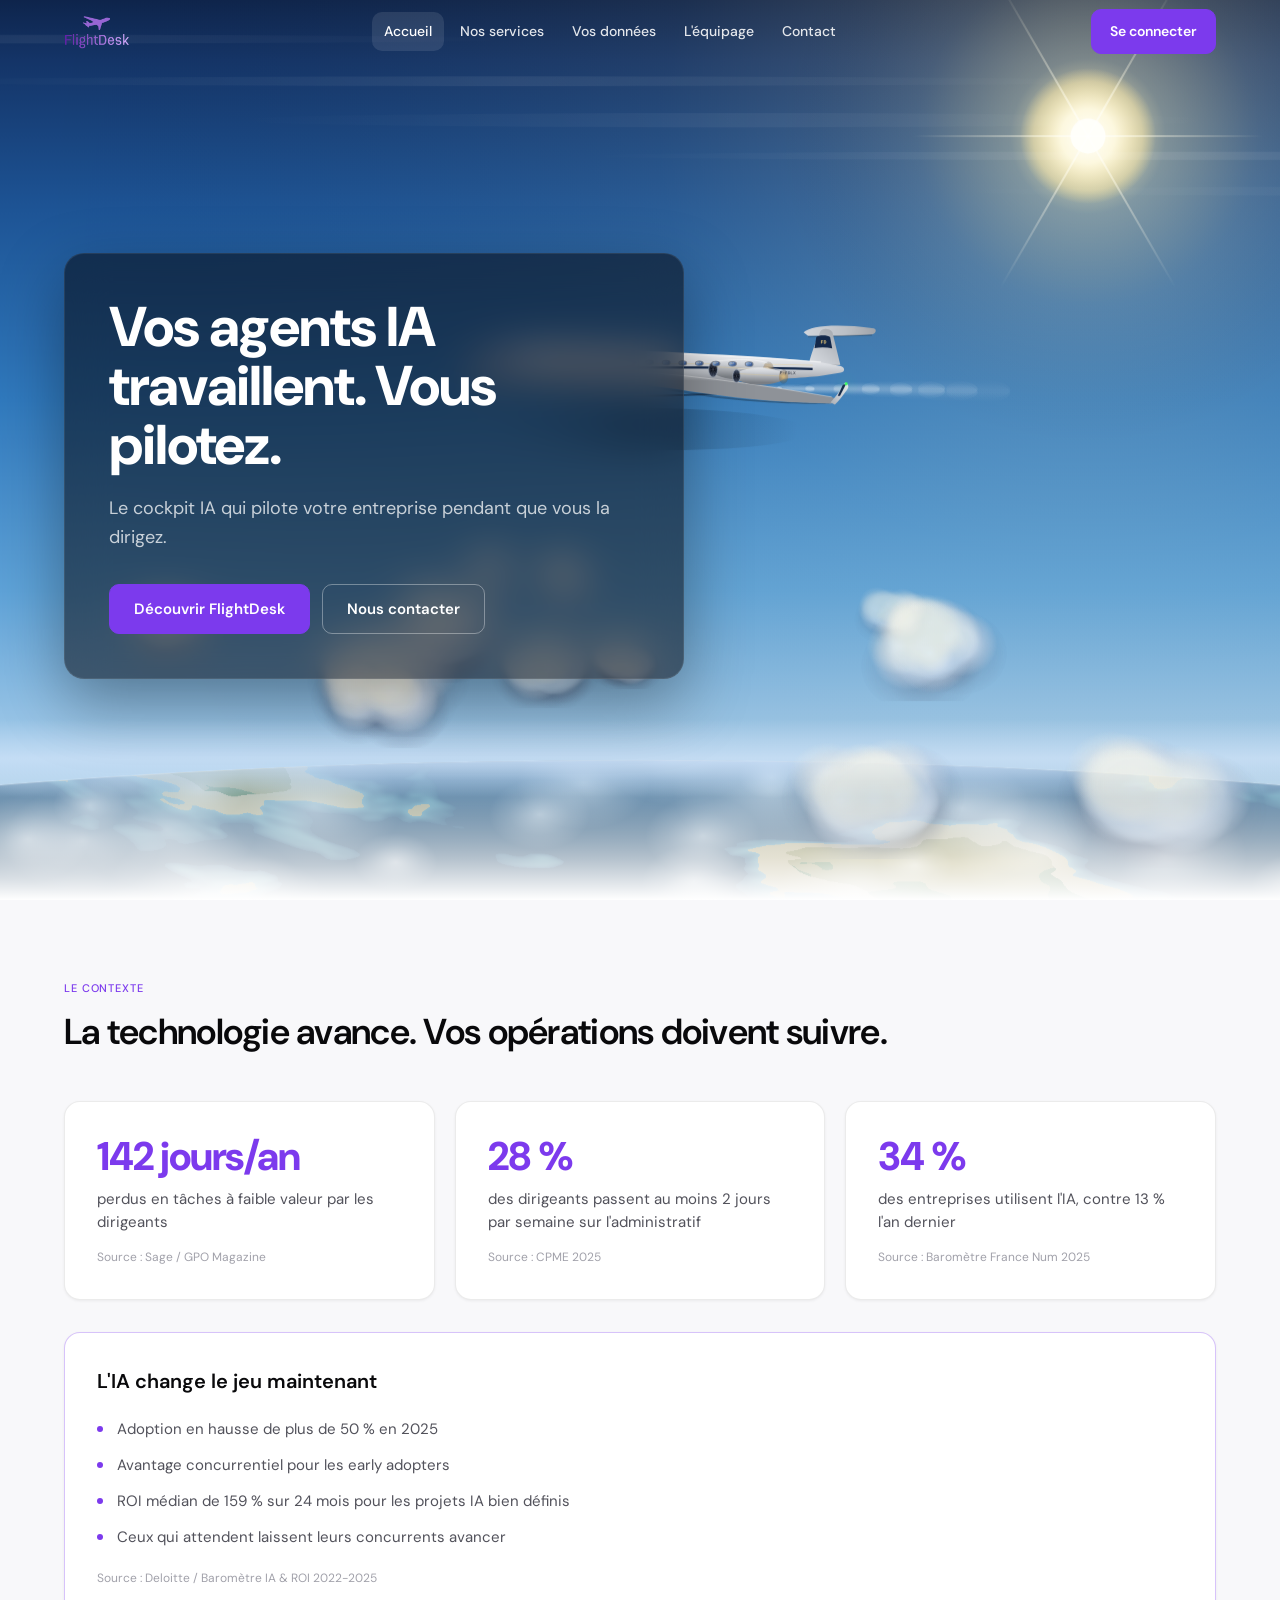
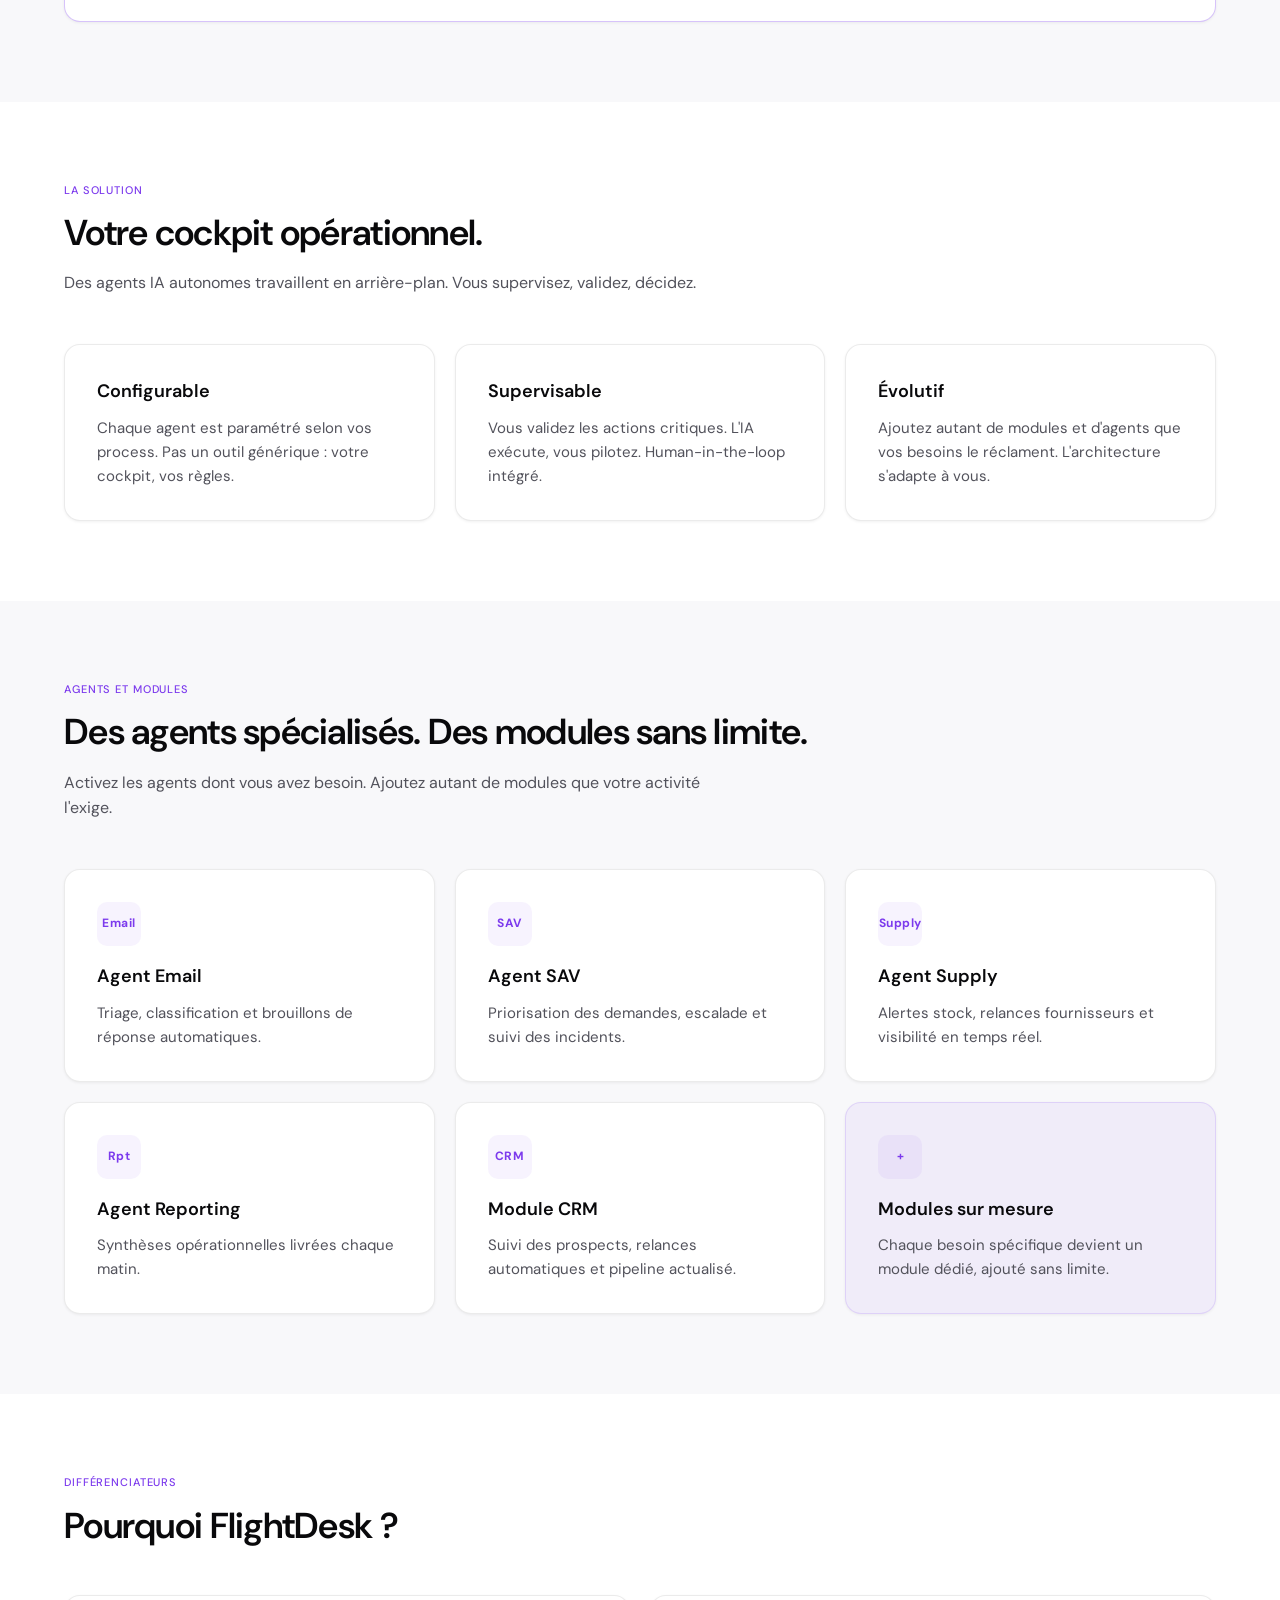
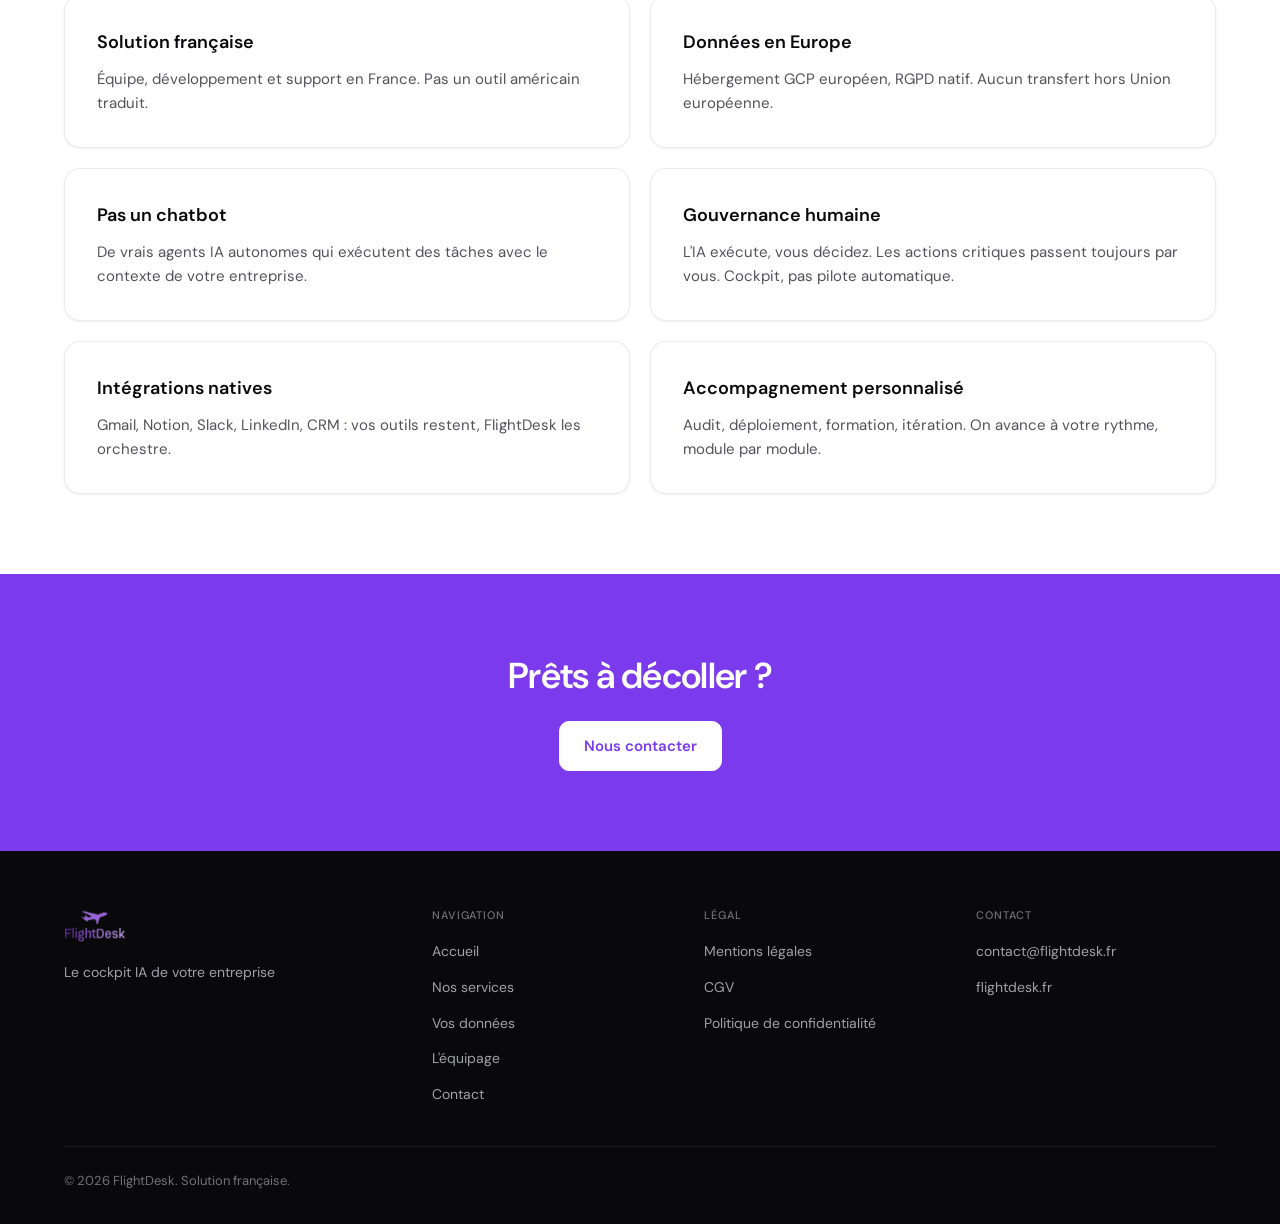
==== commit d6506a6b: "fix: retrait texte Flight/Desk cockpit, cadrage hero, logo footer Co-authored-by: Cursor <cursoragen" ====
--- a/index.html
+++ b/index.html
@@ -40,7 +40,7 @@
   <section id="hero" class="hero">
     <div class="hero-media" aria-hidden="true">
       <iframe
-        src="jet-animation.html?embed=1"
+        src="jet-animation.html?embed=1&v=3"
         title="Animation FlightDesk"
         loading="eager"
         tabindex="-1"
@@ -210,9 +210,8 @@
   <div class="container">
     <div class="footer-grid">
       <div class="footer-brand">
-        <a class="brand" href="index.html">
-          <svg width="20" height="20" viewBox="0 0 24 24" aria-hidden="true"><path d="M21 16v-2l-8-5V3.5c0-.83-.67-1.5-1.5-1.5S10 2.67 10 3.5V9l-8 5v2l8-2.5V19l-2 1.5V22l3.5-1 3.5 1v-1.5L13 19v-5.5l8 2.5z" fill="currentColor"/></svg>
-          FlightDesk
+        <a href="index.html" class="logo">
+          <img src="assets/logo-flightdesk.png" alt="FlightDesk" height="36">
         </a>
         <p class="footer-tagline">Le cockpit IA de votre entreprise</p>
       </div>
--- a/style.css
+++ b/style.css
@@ -454,13 +454,14 @@
 
 .hero-media iframe {
   position: absolute;
-  top: 50%;
+  top: 0;
   left: 50%;
   width: 100vw;
   height: 100vh;
   min-width: 177.78vh;
   min-height: 56.25vw;
-  transform: translate(-50%, -50%);
+  transform: translateX(-50%);
+  transform-origin: top center;
   border: 0;
   pointer-events: none;
 }
@@ -1051,6 +1052,12 @@
   color: var(--accent-light);
 }
 
+.site-footer .logo img {
+  height: 36px;
+  width: auto;
+  filter: none;
+}
+
 .footer-grid {
   display: grid;
   gap: 32px;
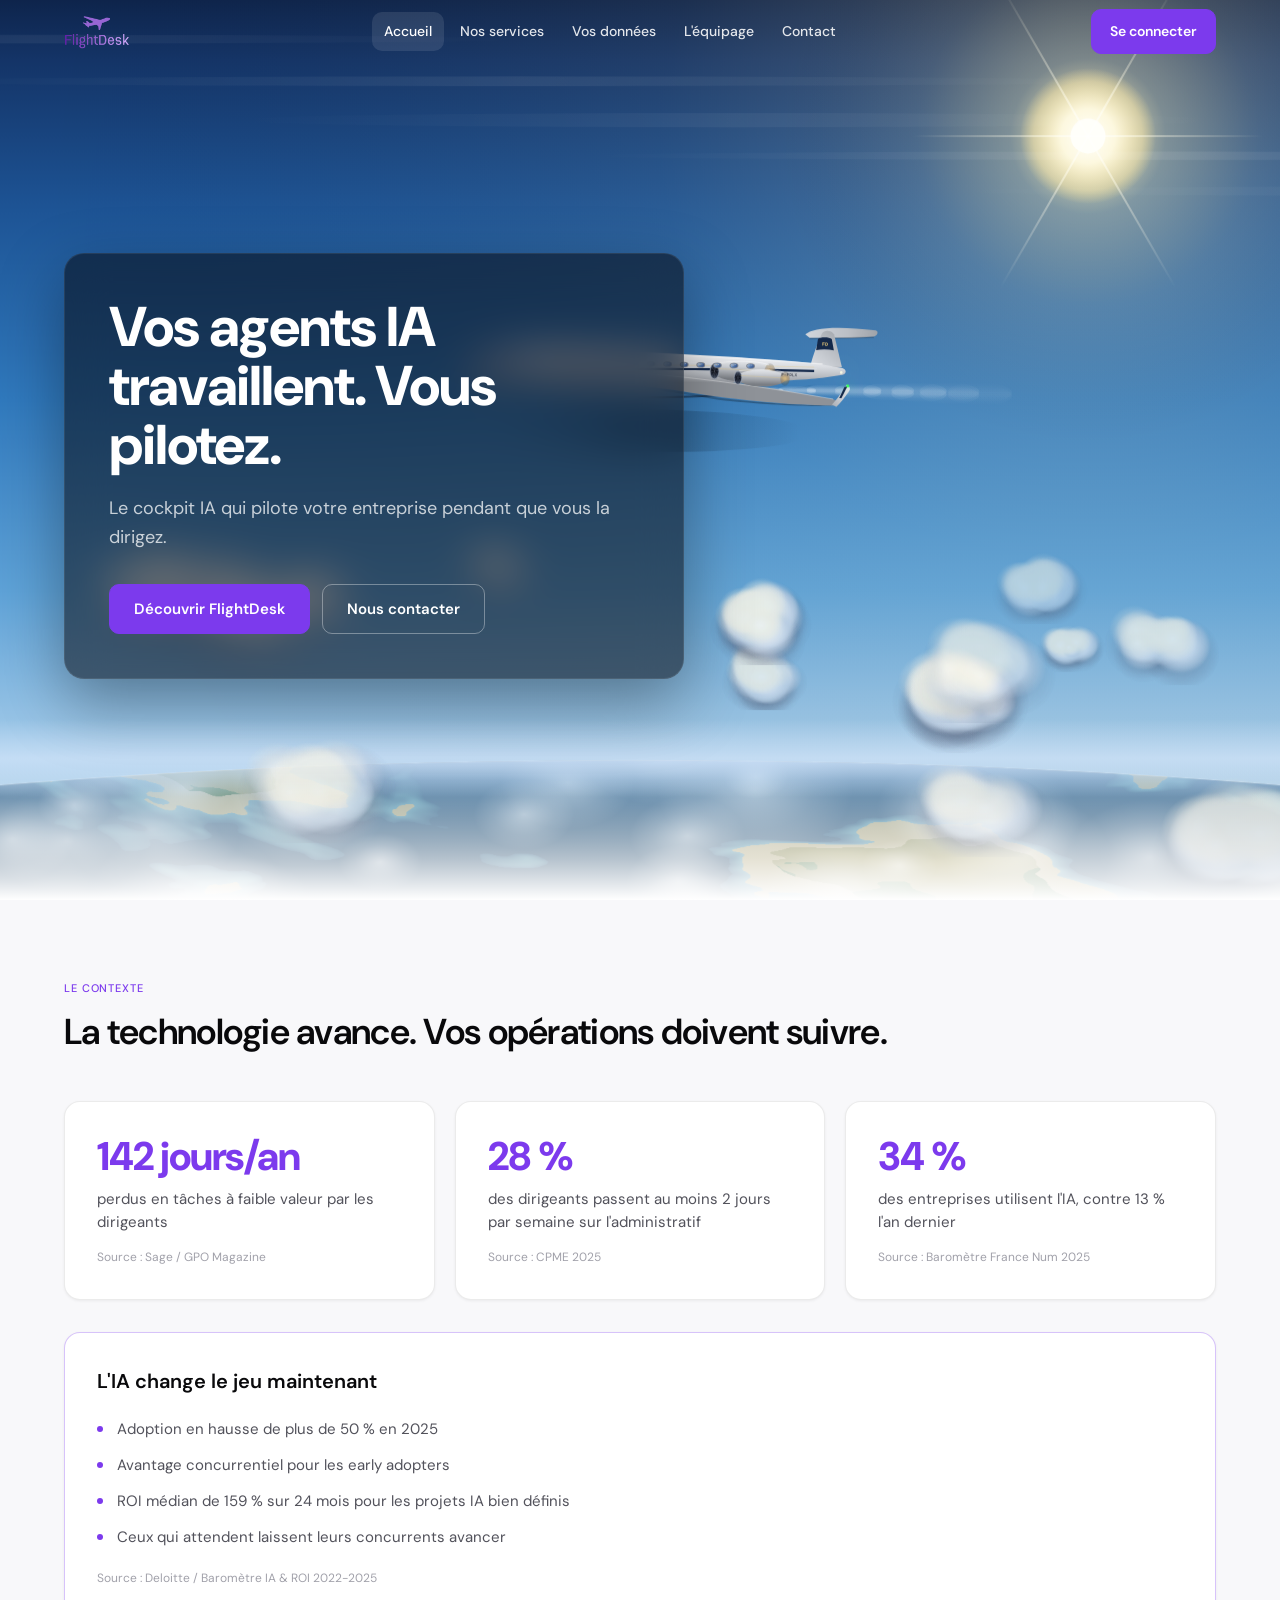
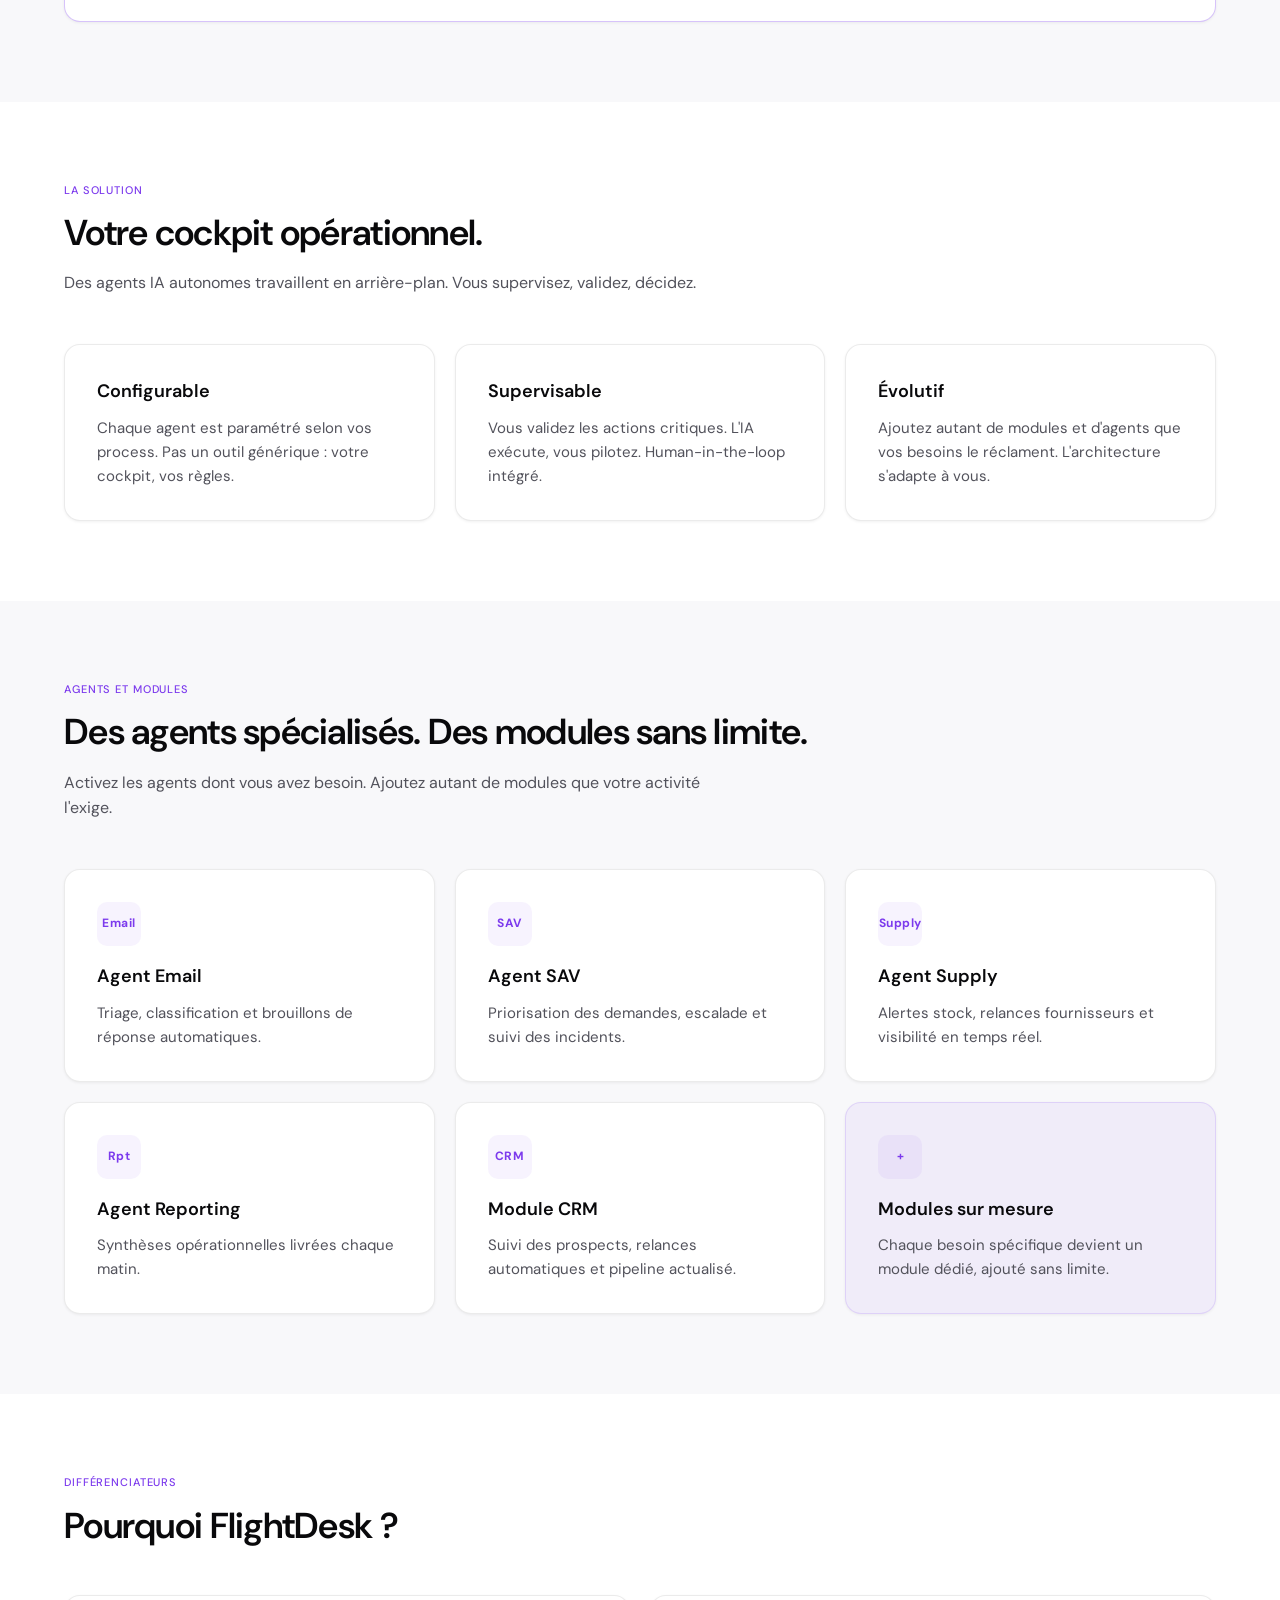
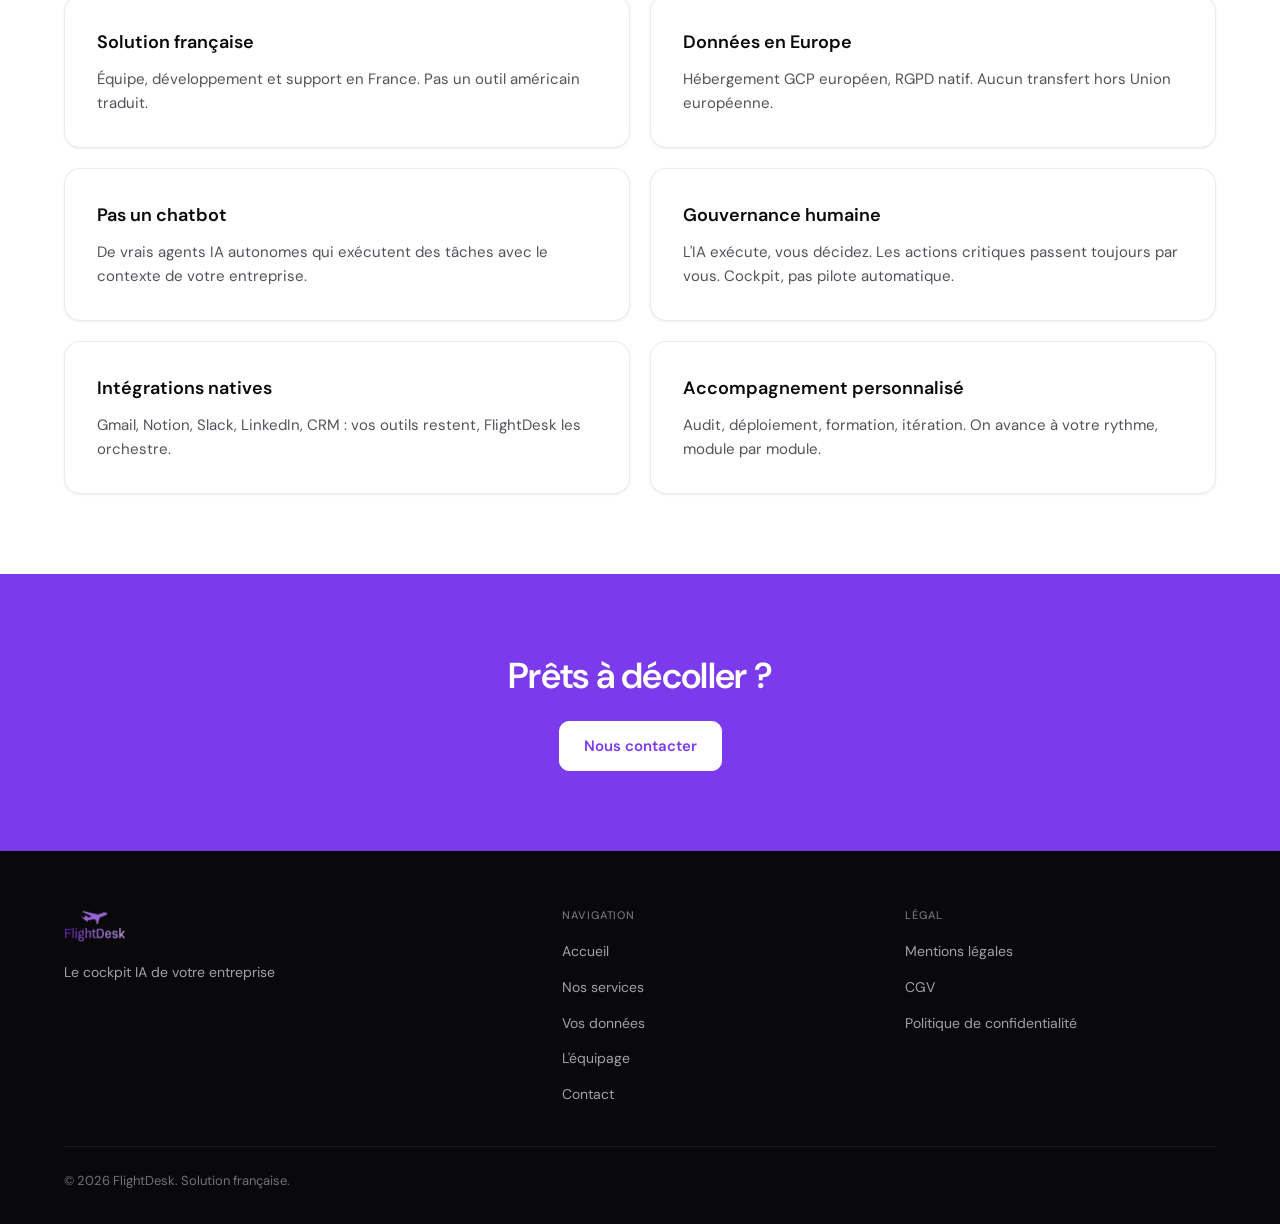
==== commit 41816426: "feat: page contact avec formulaire structuré + correction footer Co-authored-by: Cursor <cursoragent" ====
--- a/index.html
+++ b/index.html
@@ -233,13 +233,6 @@
           <li><a href="#">Politique de confidentialité</a></li>
         </ul>
       </div>
-      <div class="footer-links">
-        <h4>Contact</h4>
-        <ul>
-          <li><a href="mailto:contact@flightdesk.fr">contact@flightdesk.fr</a></li>
-          <li><a href="https://flightdesk.fr" target="_blank" rel="noopener noreferrer">flightdesk.fr</a></li>
-        </ul>
-      </div>
     </div>
     <div class="footer-bottom">
       <span>© 2026 FlightDesk. Solution française.</span>
--- a/style.css
+++ b/style.css
@@ -918,85 +918,227 @@
 }
 
 /* Contact */
+.contact-section {
+  padding-top: 0;
+}
+
 .contact-layout {
   display: grid;
-  gap: 48px;
+  gap: 32px;
   grid-template-columns: 1fr;
 }
 
+.contact-card {
+  background: #fff;
+  border: 1px solid rgba(0, 0, 0, 0.08);
+  border-radius: 16px;
+  padding: clamp(24px, 4vw, 36px);
+  box-shadow: 0 1px 2px rgba(0, 0, 0, 0.04);
+}
+
 .contact-form {
   display: flex;
   flex-direction: column;
-  gap: 20px;
+  gap: 22px;
 }
 
 .form-row {
   display: grid;
-  gap: 20px;
+  gap: 22px;
   grid-template-columns: 1fr;
 }
 
-.form-group label {
+.form-group label,
+.form-fieldset legend {
   display: block;
-  font-size: 13px;
-  font-weight: 600;
-  color: var(--text-secondary);
-  margin-bottom: 8px;
+  font-size: 14px;
+  font-weight: 500;
+  color: #09090b;
+  margin-bottom: 6px;
+}
+
+.form-fieldset {
+  border: 0;
+  padding: 0;
+  margin: 0;
+}
+
+.form-fieldset legend {
+  padding: 0;
 }
 
 .form-group input,
-.form-group textarea {
+.form-group textarea,
+.form-group select {
   width: 100%;
   font-family: var(--font);
   font-size: 15px;
   color: var(--text-primary);
-  background: var(--bg-card);
-  border: 1px solid var(--border);
-  border-radius: var(--radius);
+  background: #f8f8fa;
+  border: 1px solid rgba(0, 0, 0, 0.12);
+  border-radius: 10px;
   padding: 12px 16px;
-  box-shadow: var(--shadow-card);
-  transition: border-color 0.15s ease;
+  transition: border-color 0.15s ease, box-shadow 0.15s ease;
 }
 
 .form-group input:focus,
-.form-group textarea:focus {
+.form-group textarea:focus,
+.form-group select:focus {
   outline: none;
-  border-color: var(--border-hover);
+  border-color: #7c3aed;
+  box-shadow: 0 0 0 3px rgba(124, 58, 237, 0.12);
 }
 
 .form-group textarea {
-  min-height: 140px;
+  min-height: 148px;
   resize: vertical;
 }
 
 .form-hint {
-  font-size: 14px;
+  font-size: 13px;
+  font-weight: 400;
   color: var(--text-muted);
 }
 
-.contact-aside {
-  background: var(--bg-alt);
-  border: 1px solid var(--border);
-  border-radius: var(--radius-card);
-  padding: 32px;
+.select-wrap {
+  position: relative;
+}
+
+.select-wrap::after {
+  content: "";
+  position: absolute;
+  right: 16px;
+  top: 50%;
+  width: 10px;
+  height: 10px;
+  border-right: 2px solid #71717a;
+  border-bottom: 2px solid #71717a;
+  transform: translateY(-65%) rotate(45deg);
+  pointer-events: none;
+}
+
+.form-group select {
+  appearance: none;
+  -webkit-appearance: none;
+  padding-right: 40px;
+  cursor: pointer;
+}
+
+.radio-group {
+  display: flex;
+  flex-direction: column;
+  gap: 12px;
+  margin-top: 4px;
+}
+
+.radio-label {
+  display: flex;
+  align-items: center;
+  gap: 12px;
+  font-size: 15px;
+  font-weight: 400;
+  color: var(--text-secondary);
+  cursor: pointer;
+}
+
+.radio-label input {
+  position: absolute;
+  opacity: 0;
+  width: 0;
+  height: 0;
+  pointer-events: none;
+}
+
+.radio-ui {
+  flex-shrink: 0;
+  width: 20px;
+  height: 20px;
+  border: 1.5px solid rgba(0, 0, 0, 0.2);
+  border-radius: 50%;
+  background: #f8f8fa;
+  transition: border-color 0.15s ease, box-shadow 0.15s ease;
+}
+
+.radio-label input:focus-visible + .radio-ui {
+  box-shadow: 0 0 0 3px rgba(124, 58, 237, 0.12);
+  border-color: #7c3aed;
+}
+
+.radio-label input:checked + .radio-ui {
+  border-color: #7c3aed;
+  border-width: 6px;
+  background: #fff;
+}
+
+.contact-success {
+  display: flex;
+  align-items: flex-start;
+  gap: 20px;
+  max-width: 720px;
+  margin: 0 auto 0;
+  padding: 28px 32px;
+  background: rgba(22, 163, 74, 0.08);
+  border: 1px solid rgba(22, 163, 74, 0.22);
+  border-radius: 16px;
+}
+
+.contact-success-icon {
+  flex-shrink: 0;
+  display: flex;
+  align-items: center;
+  justify-content: center;
+  width: 48px;
+  height: 48px;
+  border-radius: 50%;
+  background: rgba(22, 163, 74, 0.14);
+  color: #16a34a;
+}
+
+.contact-success-title {
+  font-size: 20px;
+  font-weight: 700;
+  color: #09090b;
+  margin-bottom: 6px;
+}
+
+.contact-success-text {
+  font-size: 16px;
+  line-height: 1.55;
+  color: var(--text-secondary);
+}
+
+.contact-aside-title {
+  font-size: 20px;
+  font-weight: 700;
+  color: #09090b;
+  margin-bottom: 24px;
 }
 
 .contact-aside h3 {
-  font-size: 18px;
+  font-size: 17px;
   font-weight: 600;
-  margin-bottom: 12px;
+  color: #09090b;
+  margin-bottom: 10px;
+}
+
+.contact-block-label {
+  font-size: 13px;
+  font-weight: 500;
+  color: var(--text-muted);
+  margin-bottom: 6px;
 }
 
 .contact-aside p {
   color: var(--text-secondary);
   font-size: 15px;
+  line-height: 1.55;
   margin-bottom: 16px;
 }
 
 .contact-aside .contact-block + .contact-block {
   margin-top: 28px;
   padding-top: 28px;
-  border-top: 1px solid var(--border);
+  border-top: 1px solid rgba(0, 0, 0, 0.08);
 }
 
 .contact-email {
@@ -1009,14 +1151,26 @@
   color: var(--accent-hover);
 }
 
+.contact-rgpd {
+  margin-top: 28px;
+  padding: 16px;
+  font-size: 13px;
+  line-height: 1.5;
+  color: var(--text-muted);
+  background: #f8f8fa;
+  border-radius: 10px;
+  border: 1px solid rgba(0, 0, 0, 0.06);
+}
+
 @media (min-width: 768px) {
   .form-row {
     grid-template-columns: 1fr 1fr;
   }
 
   .contact-layout {
-    grid-template-columns: 1.15fr 0.85fr;
+    grid-template-columns: 1.2fr 0.8fr;
     align-items: start;
+    gap: 40px;
   }
 }
 
@@ -1113,7 +1267,7 @@
 
 @media (min-width: 768px) {
   .footer-grid {
-    grid-template-columns: 1.4fr 1fr 1fr 1fr;
+    grid-template-columns: 1.5fr 1fr 1fr;
   }
 }
 
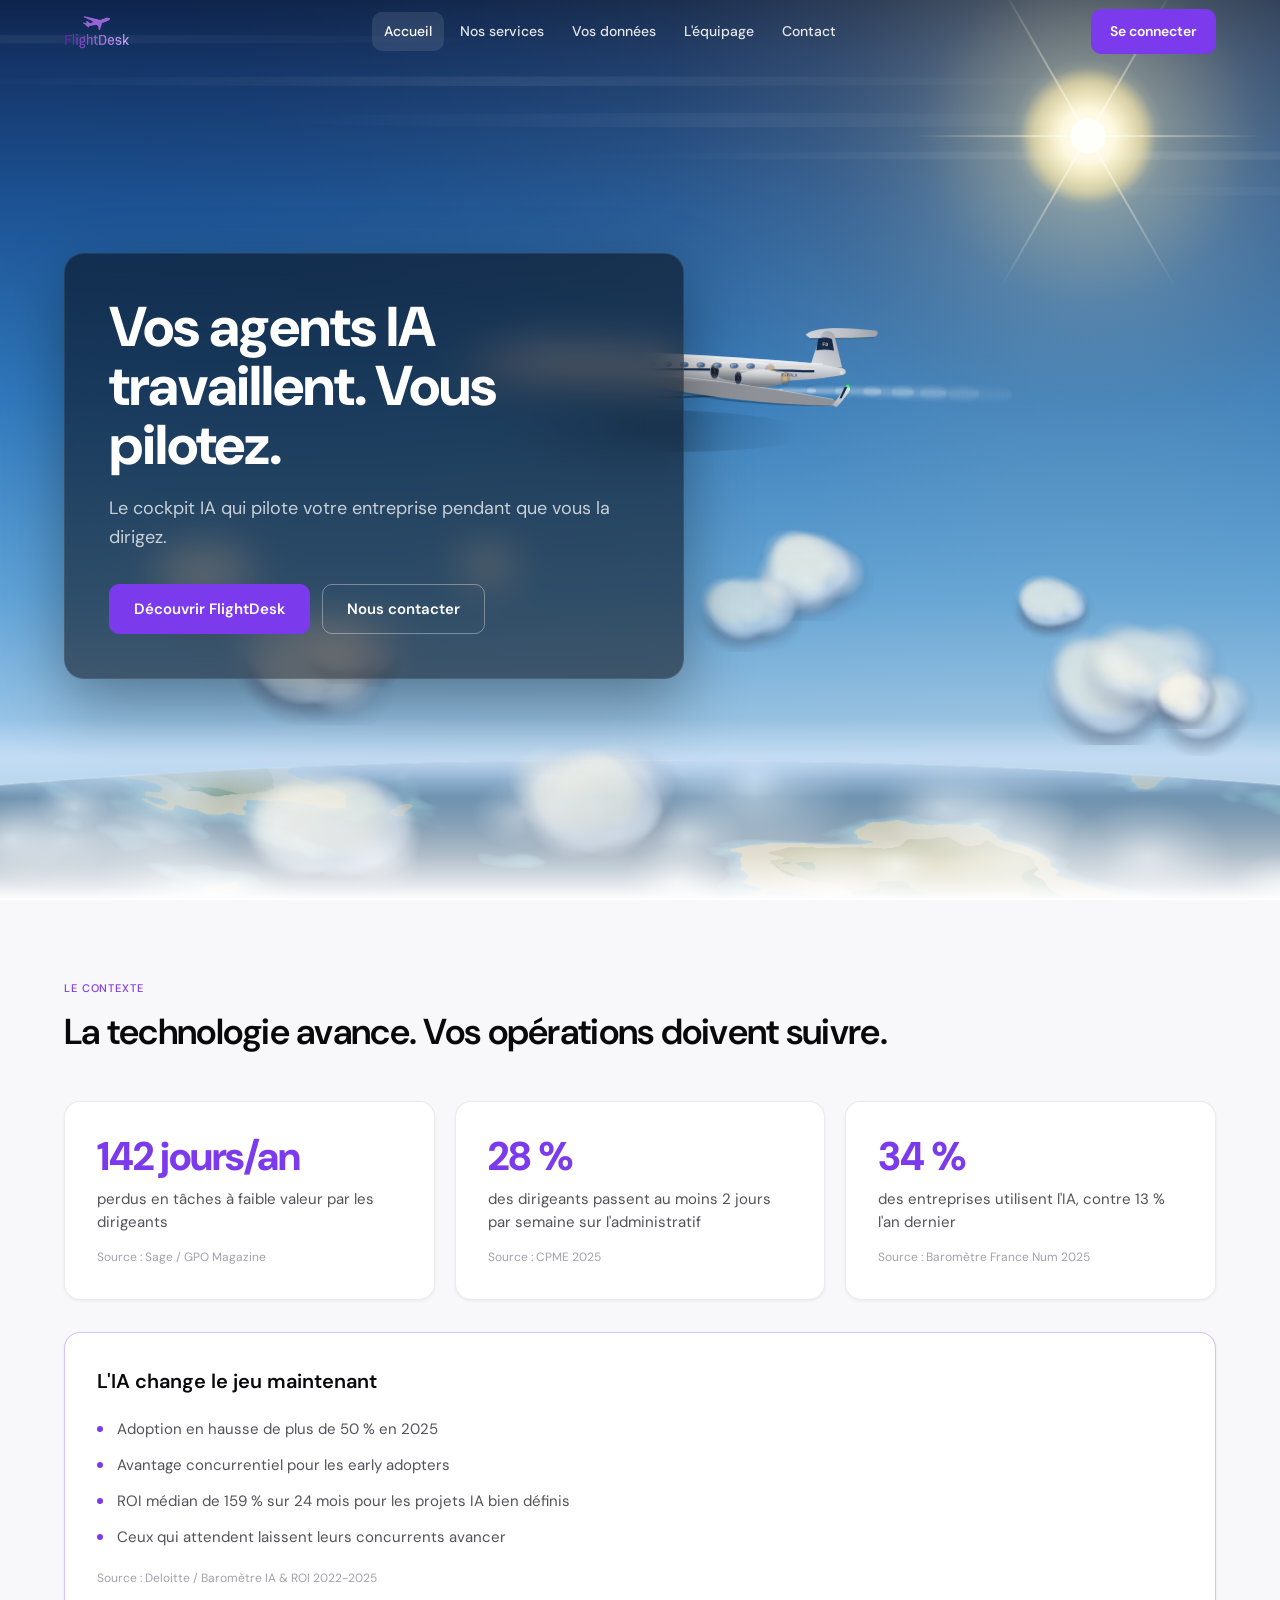
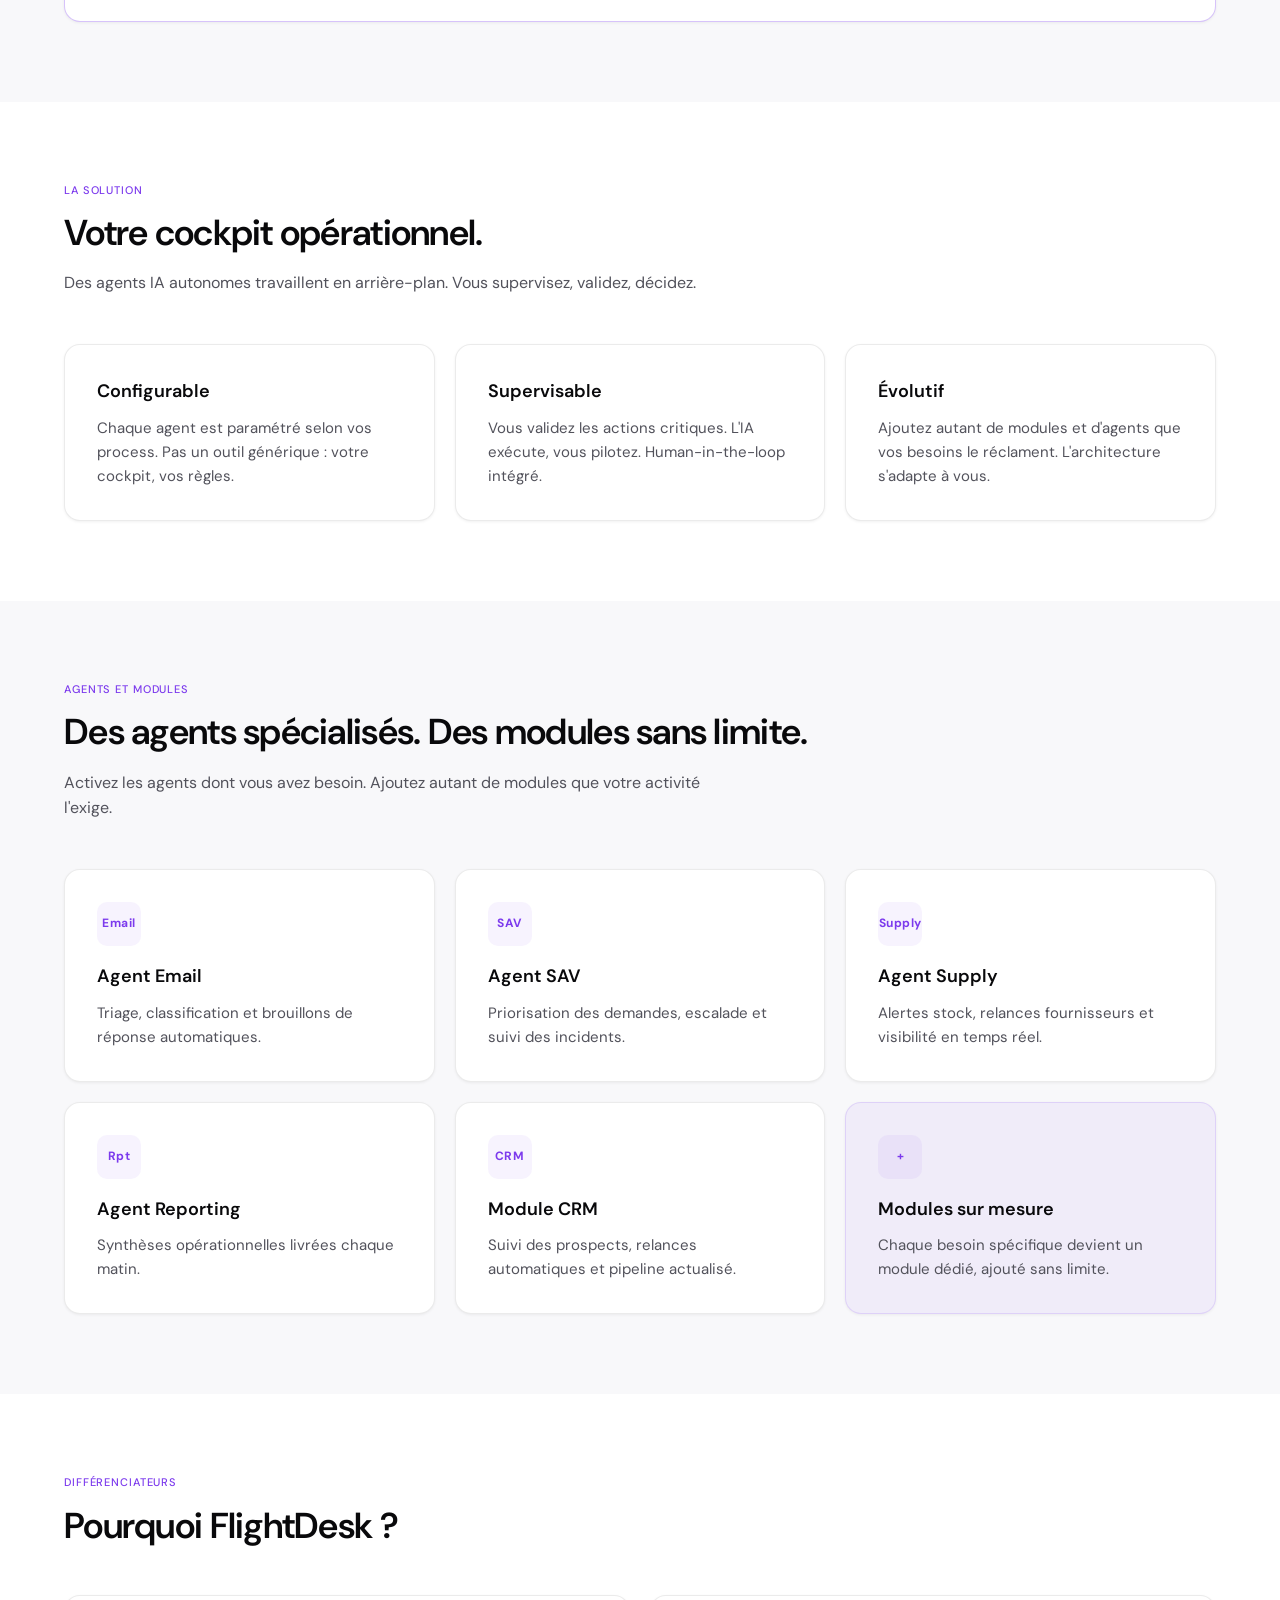
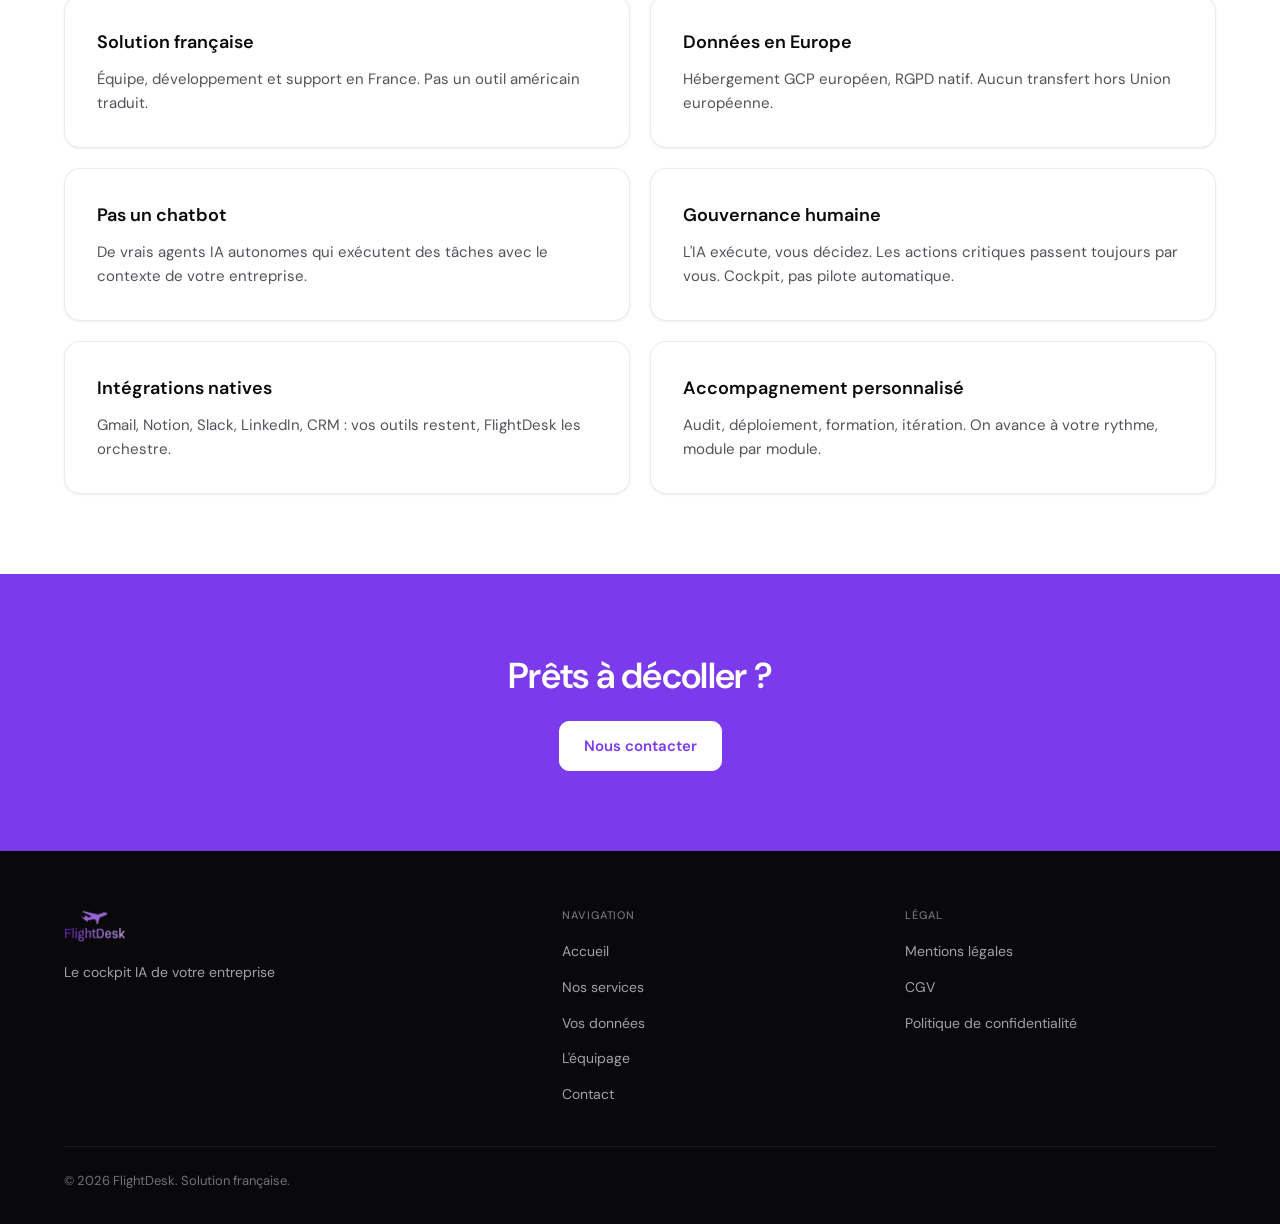
==== commit c16a5ae5: "fix: liens Se connecter vers app et retrait message contact vert Pointe les CTA header de l'accueil " ====
--- a/index.html
+++ b/index.html
@@ -30,9 +30,9 @@
         <li><a href="equipe.html">L'équipage</a></li>
         <li><a href="contact.html">Contact</a></li>
       </ul>
-      <a href="https://flightdesk.fr" class="btn btn-primary btn-sm header-cta-mobile" target="_blank" rel="noopener noreferrer">Se connecter</a>
+      <a href="https://app.flightdesk.fr/login" class="btn btn-primary btn-sm header-cta-mobile" target="_blank" rel="noopener noreferrer">Se connecter</a>
     </nav>
-    <a href="https://flightdesk.fr" class="btn btn-primary btn-sm header-cta" target="_blank" rel="noopener noreferrer">Se connecter</a>
+    <a href="https://app.flightdesk.fr/login" class="btn btn-primary btn-sm header-cta" target="_blank" rel="noopener noreferrer">Se connecter</a>
   </div>
 </header>
 
--- a/style.css
+++ b/style.css
@@ -865,14 +865,9 @@
   width: 80px;
   height: 80px;
   border-radius: 50%;
-  background: linear-gradient(135deg, var(--accent), #a855f7);
-  display: flex;
-  align-items: center;
-  justify-content: center;
-  font-weight: 700;
-  font-size: 24px;
-  color: #fff;
+  object-fit: cover;
   flex-shrink: 0;
+  display: block;
 }
 
 .team-name {
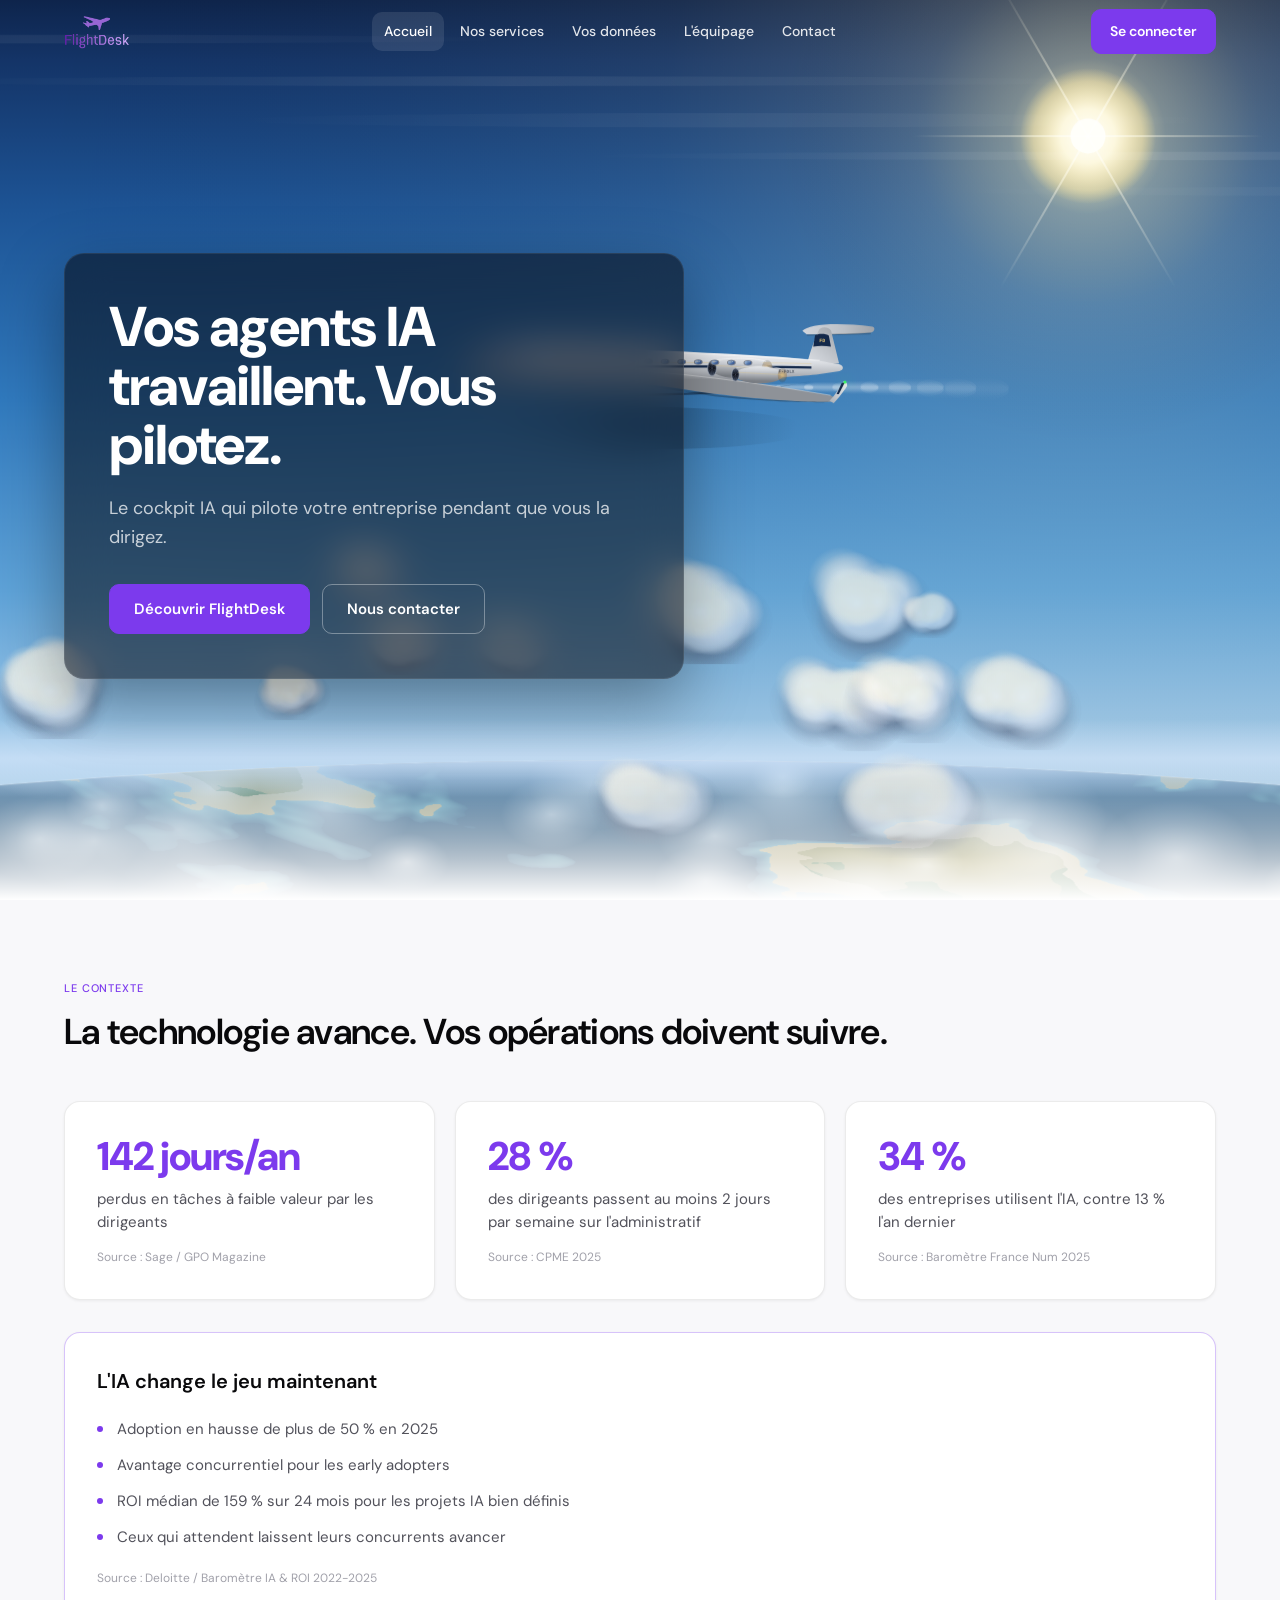
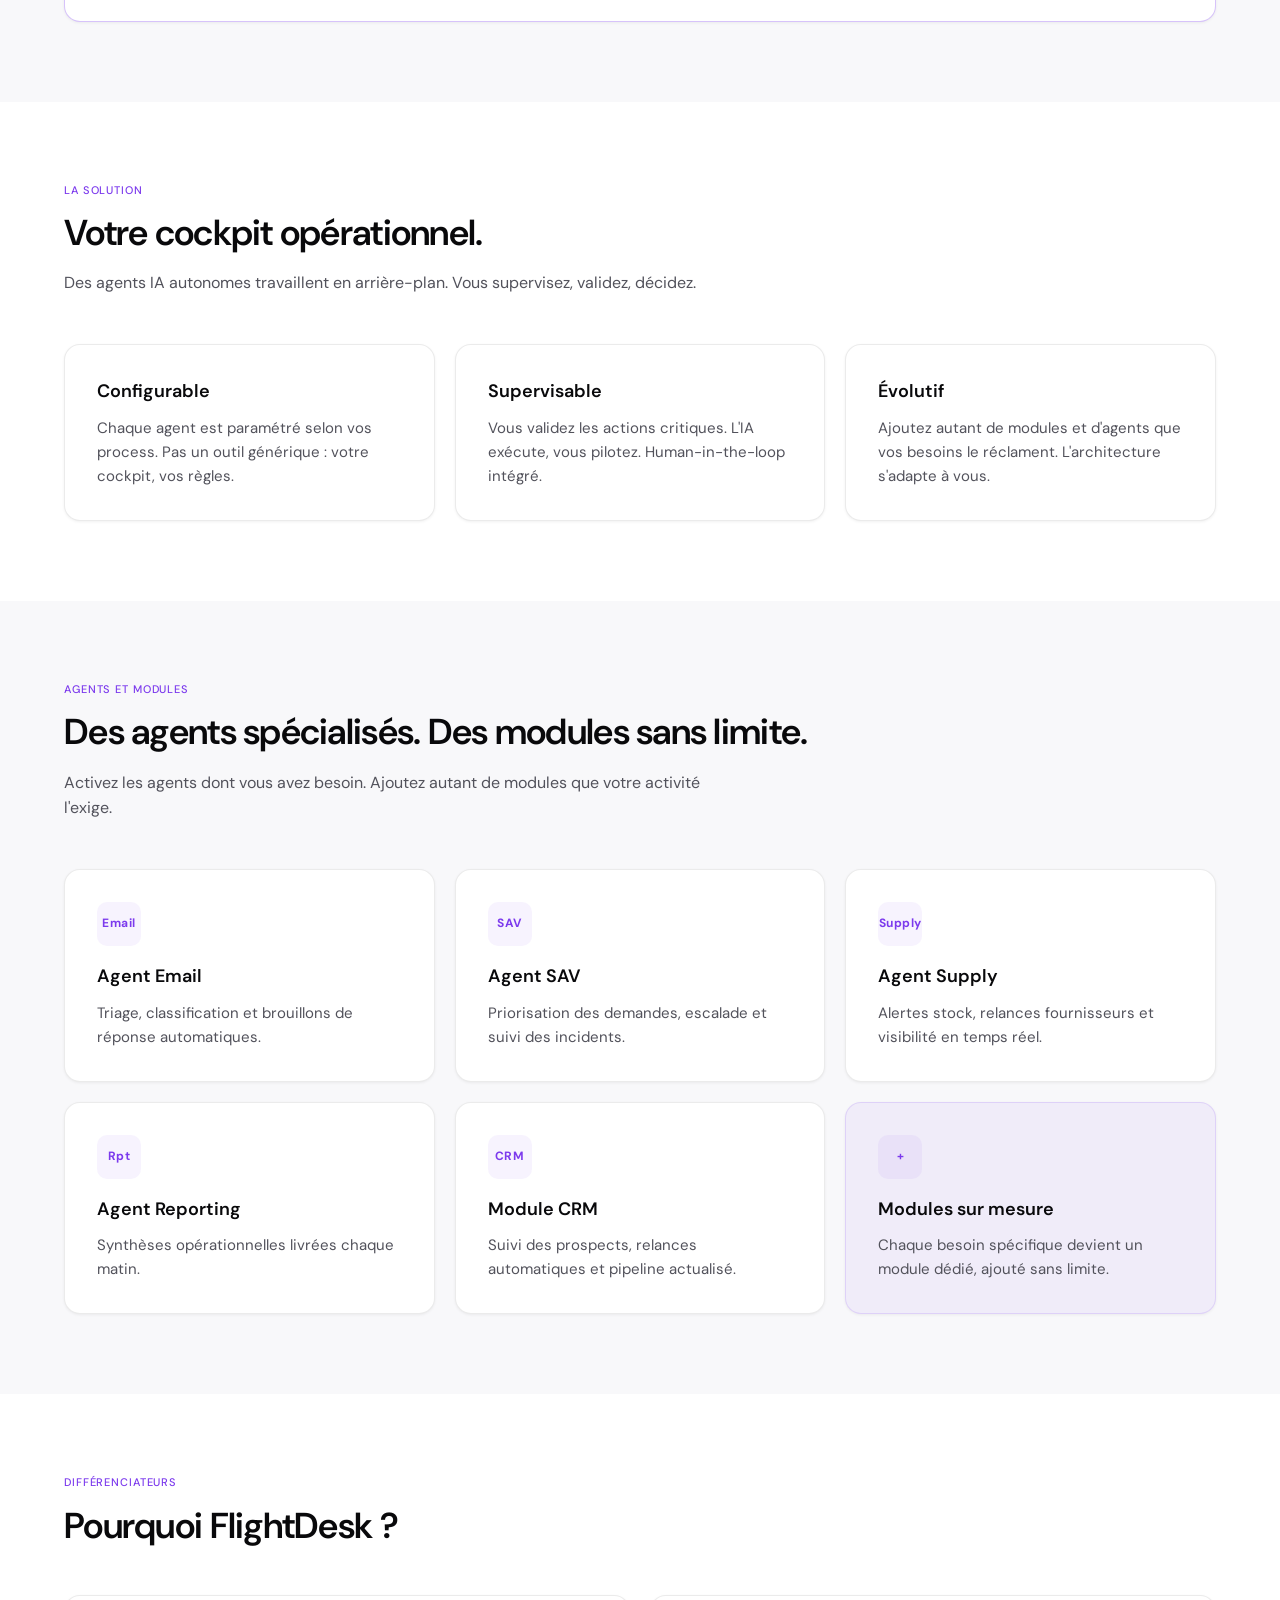
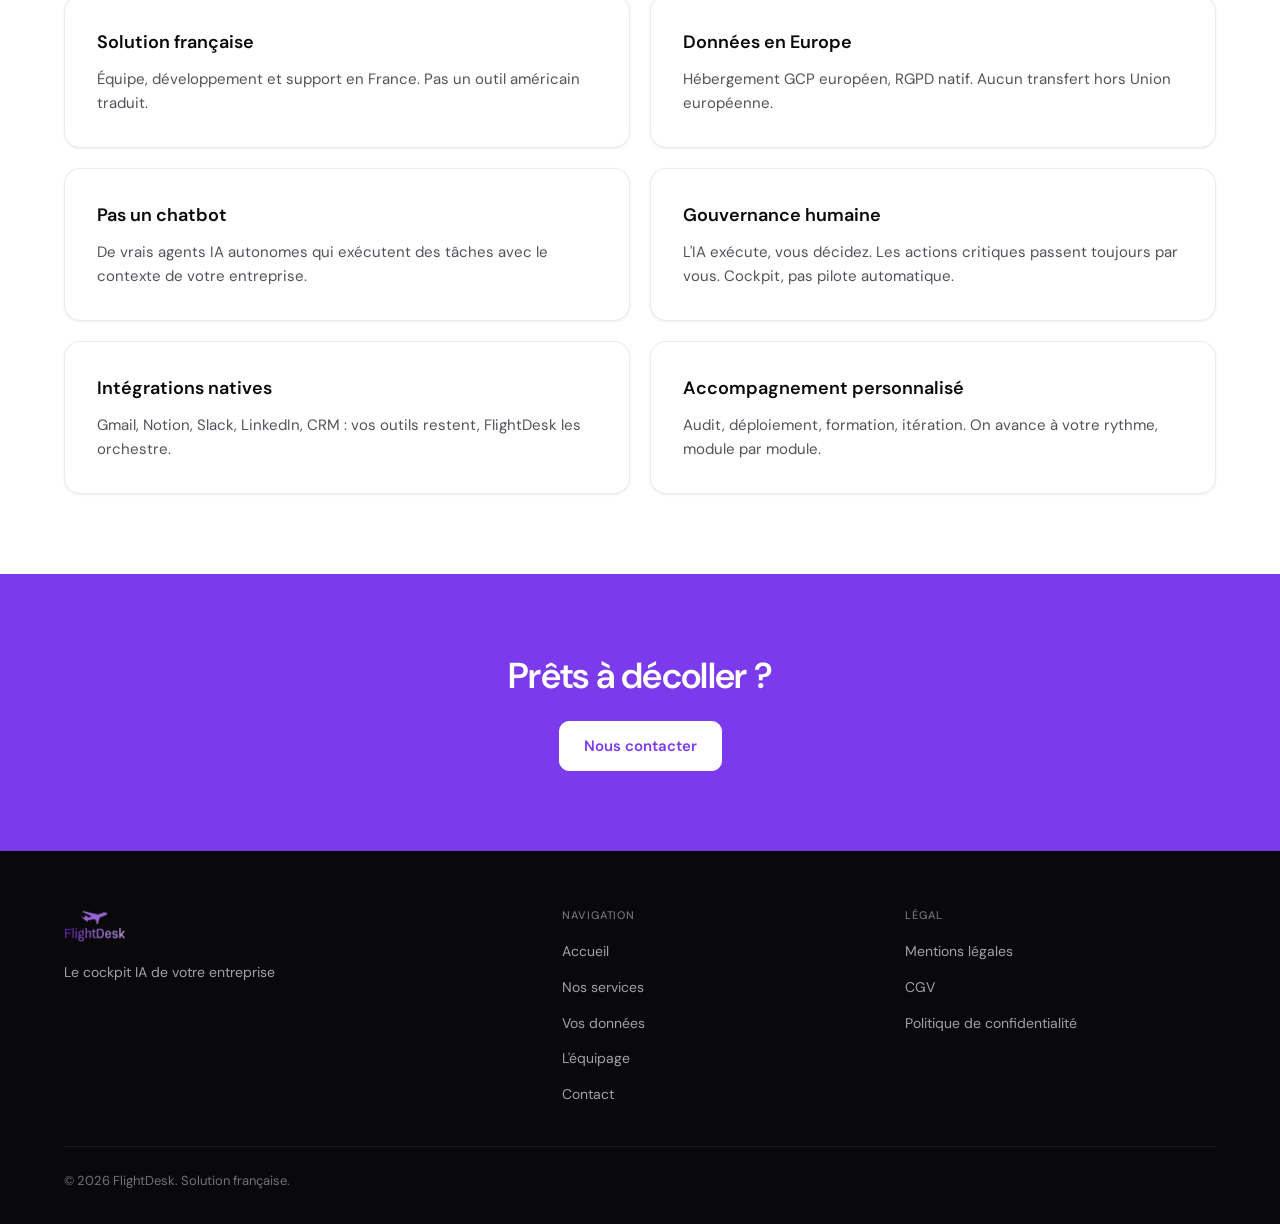
==== commit 2a4ac7e9: "fix: responsive mobile + scroll lock + perf images + liens login Co-authored-by: Cursor <cursoragent" ====
--- a/index.html
+++ b/index.html
@@ -39,13 +39,20 @@
 <main>
   <section id="hero" class="hero">
     <div class="hero-media" aria-hidden="true">
-      <iframe
-        src="jet-animation.html?embed=1&v=3"
-        title="Animation FlightDesk"
-        loading="eager"
-        tabindex="-1"
-        referrerpolicy="strict-origin-when-cross-origin"
-      ></iframe>
+      <div class="hero-media-fallback">
+        <svg class="hero-fallback-jet" viewBox="0 0 560 120" xmlns="http://www.w3.org/2000/svg" aria-hidden="true">
+          <g fill="#f2f4f7" opacity="0.9">
+            <ellipse cx="280" cy="60" rx="240" ry="18"/>
+            <path d="M 40 52 Q 60 32 100 32 L 420 48 L 460 52 L 460 68 L 100 72 Q 50 72 40 52 Z"/>
+            <path d="M 180 52 L 380 88 L 400 92 L 400 98 L 220 78 Z" fill="#a8acb2"/>
+            <path d="M 400 52 L 420 8 L 440 10 L 450 58 Z" fill="#c0c4cb"/>
+          </g>
+          <g stroke="#ffffff" stroke-width="3" opacity="0.35" fill="none">
+            <line x1="460" y1="54" x2="550" y2="52"/>
+            <line x1="460" y1="68" x2="550" y2="70"/>
+          </g>
+        </svg>
+      </div>
       <div class="hero-media-shield" aria-hidden="true"></div>
     </div>
     <div class="hero-bottom-fade" aria-hidden="true"></div>
--- a/style.css
+++ b/style.css
@@ -44,6 +44,10 @@
   overflow-x: hidden;
 }
 
+body.nav-open {
+  overflow: hidden;
+}
+
 a {
   color: inherit;
   text-decoration: none;
@@ -162,9 +166,9 @@
   flex-direction: column;
   justify-content: center;
   gap: 5px;
-  width: 40px;
-  height: 40px;
-  padding: 8px;
+  width: 44px;
+  height: 44px;
+  padding: 10px;
   background: transparent;
   border: 1px solid var(--border);
   border-radius: var(--radius);
@@ -309,6 +313,10 @@
     overflow-y: auto;
   }
 
+  .btn {
+    min-height: 44px;
+  }
+
   .site-nav.is-open .header-cta-mobile {
     margin-top: auto;
     padding-top: 24px;
@@ -438,7 +446,9 @@
   position: relative;
   width: 100%;
   height: 100vh;
+  height: 100dvh;
   min-height: 100vh;
+  min-height: 100dvh;
   overflow: hidden;
   background: #05070d;
   isolation: isolate;
@@ -448,16 +458,42 @@
   position: absolute;
   inset: 0;
   z-index: 0;
+  width: 100%;
   overflow: hidden;
   pointer-events: none;
+}
+
+.hero-media-fallback {
+  position: absolute;
+  inset: 0;
+  z-index: 0;
+  overflow: hidden;
+  background:
+    radial-gradient(ellipse 70% 45% at 78% 18%, rgba(255, 248, 220, 0.14) 0%, transparent 55%),
+    radial-gradient(ellipse 50% 40% at 20% 80%, rgba(124, 58, 237, 0.12) 0%, transparent 50%),
+    linear-gradient(165deg, #0a1a3a 0%, #163a6b 38%, #3079bd 68%, #0d1525 100%);
+}
+
+.hero-fallback-jet {
+  position: absolute;
+  bottom: 22%;
+  left: 50%;
+  width: min(88%, 480px);
+  transform: translateX(-50%);
+  opacity: 0.22;
+  pointer-events: none;
+}
+
+.hero--animated .hero-media-fallback {
+  visibility: hidden;
 }
 
 .hero-media iframe {
   position: absolute;
   top: 0;
   left: 50%;
-  width: 100vw;
-  height: 100vh;
+  width: 100%;
+  height: 100%;
   min-width: 177.78vh;
   min-height: 56.25vw;
   transform: translateX(-50%);
@@ -532,14 +568,56 @@
 }
 
 @media (max-width: 767px) {
+  .section,
+  .section-alt {
+    padding: 48px 0;
+  }
+
+  .cta-violet {
+    padding: 48px 0;
+  }
+
+  .page-hero {
+    padding: 32px 0 24px;
+  }
+
   .hero-inner {
-    align-items: flex-end;
-    padding-bottom: 64px;
+    align-items: center;
+    justify-content: center;
+    padding: calc(var(--nav-h) + 16px) 20px 24px;
+    min-height: 100dvh;
   }
 
   .hero-copy {
     width: 100%;
     max-width: 100%;
+    padding: 20px 22px;
+  }
+
+  .hero-copy h1 {
+    font-size: clamp(1.5rem, 6.5vw, 2rem);
+    margin-bottom: 10px;
+  }
+
+  .hero-copy .hero-sub {
+    font-size: 0.9375rem;
+    margin-bottom: 18px;
+    line-height: 1.5;
+  }
+
+  .hero-fallback-jet {
+    bottom: 14%;
+    opacity: 0.18;
+  }
+}
+
+@media (prefers-reduced-motion: reduce) {
+  .hero--animated .hero-media-fallback {
+    visibility: visible;
+  }
+
+  .hero--animated .hero-media iframe {
+    display: none;
   }
 }
 
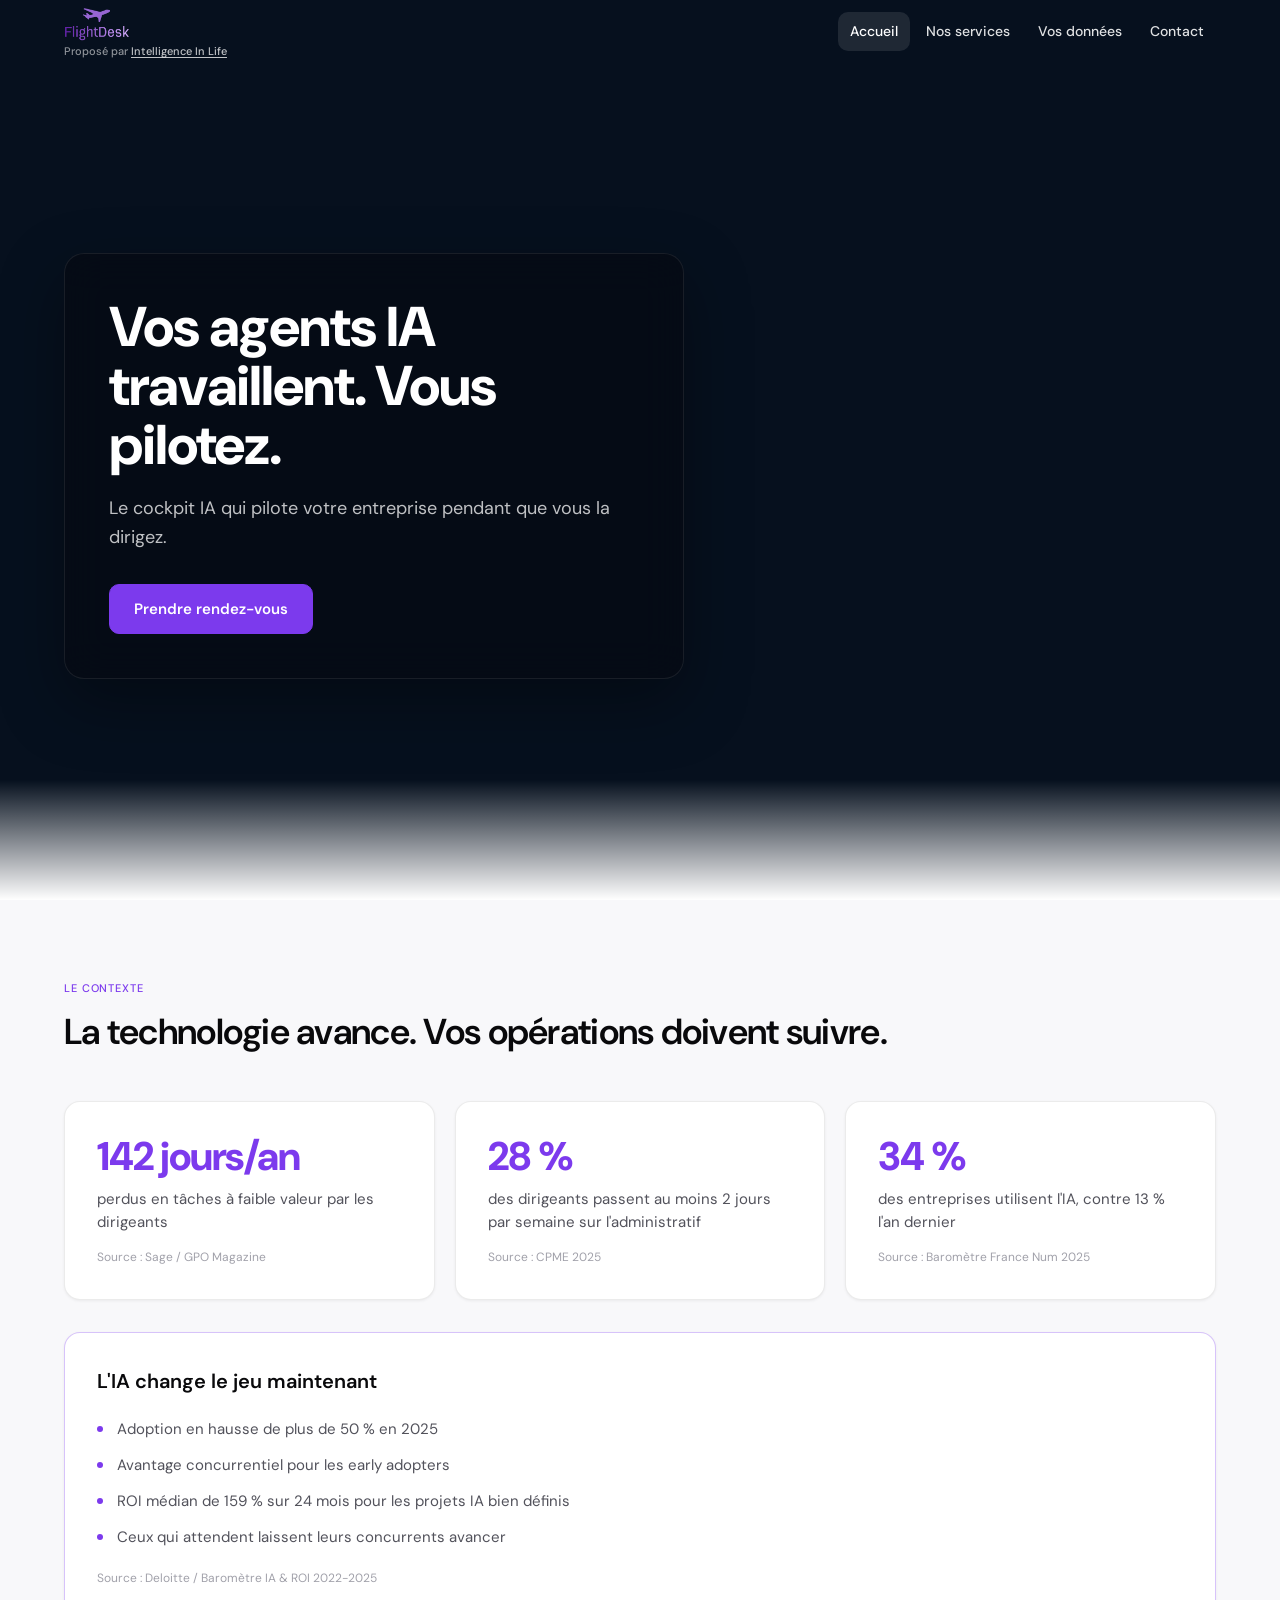
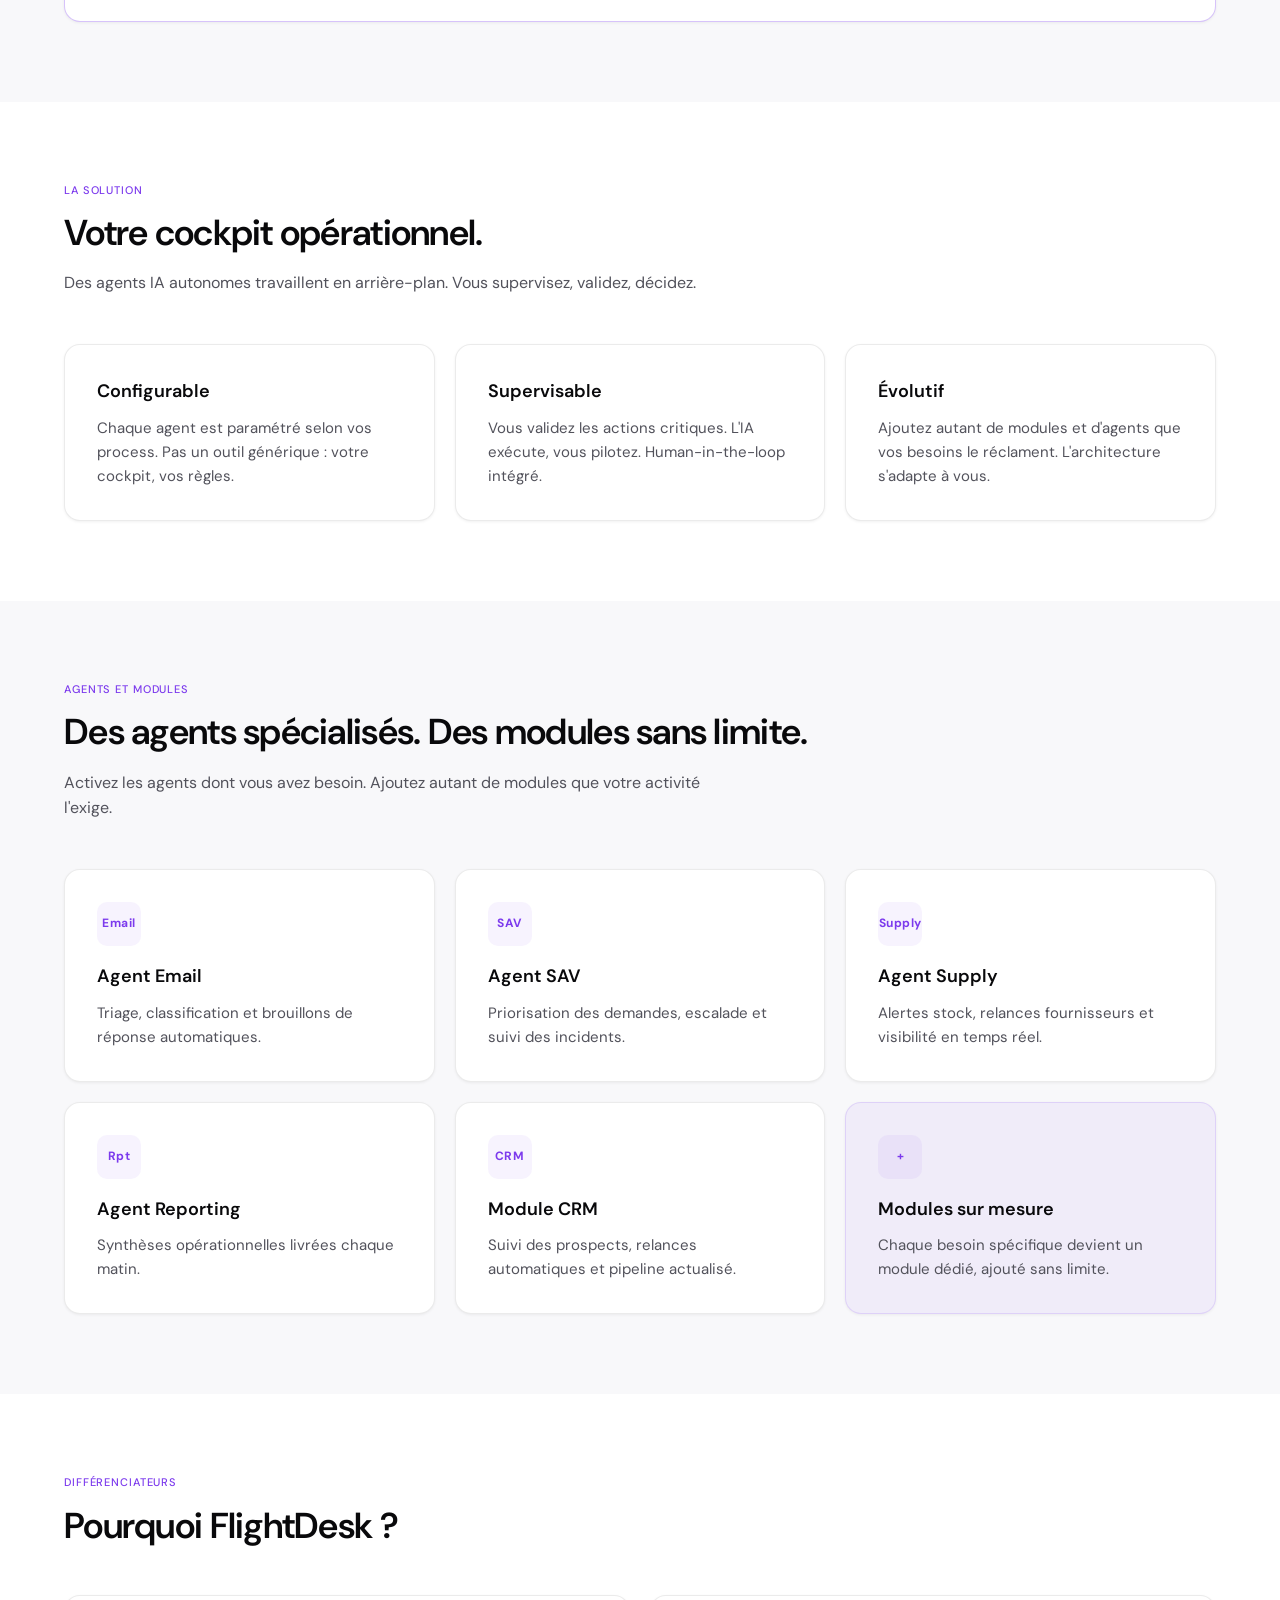
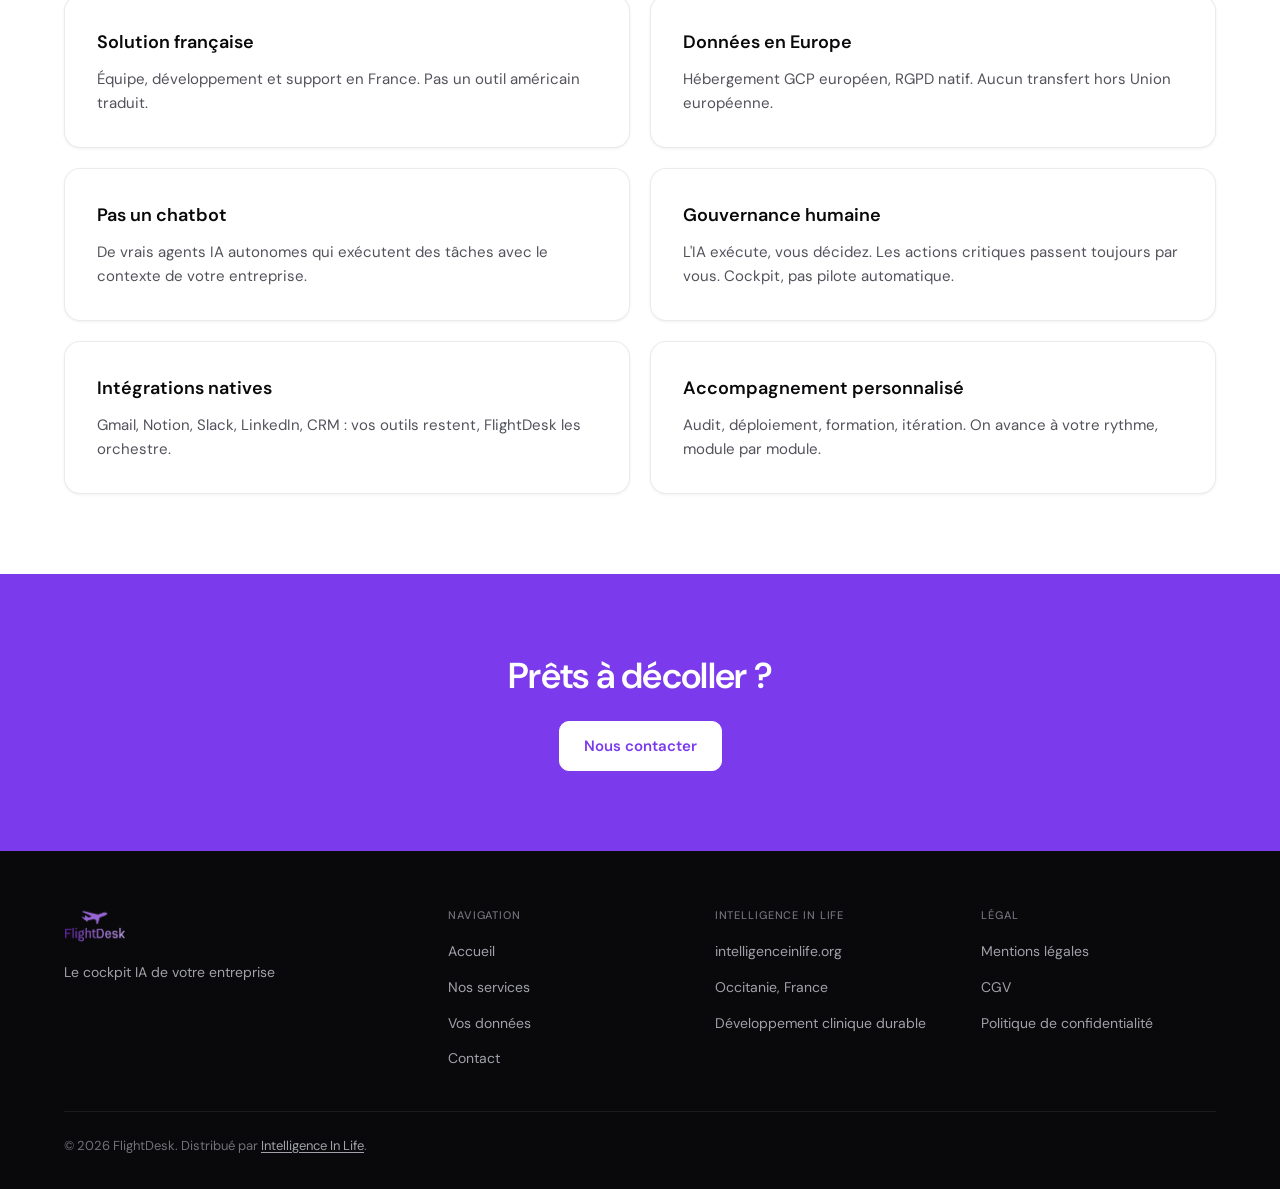
==== commit 6e01050d: "feat: adapt landing for Intelligence In Life distributor Co-authored-by: Cursor <cursoragent@cursor." ====
--- a/index.html
+++ b/index.html
@@ -16,9 +16,12 @@
 
 <header class="site-header">
   <div class="header-inner">
-    <a href="index.html" class="logo">
-      <img src="assets/logo-flightdesk.png" alt="FlightDesk" height="40">
-    </a>
+    <div class="header-brand-group">
+      <a href="index.html" class="logo">
+        <img src="assets/logo-flightdesk.png" alt="FlightDesk" height="40">
+      </a>
+      <p class="header-partner">Proposé par <a href="https://www.intelligenceinlife.org/" target="_blank" rel="noopener noreferrer">Intelligence In Life</a></p>
+    </div>
     <button class="nav-toggle" type="button" aria-expanded="false" aria-controls="site-nav" aria-label="Menu">
       <span></span><span></span><span></span>
     </button>
@@ -27,12 +30,9 @@
         <li><a href="index.html" class="is-active">Accueil</a></li>
         <li><a href="services.html">Nos services</a></li>
         <li><a href="securite.html">Vos données</a></li>
-        <li><a href="equipe.html">L'équipage</a></li>
         <li><a href="contact.html">Contact</a></li>
       </ul>
-      <a href="https://app.flightdesk.fr/login" class="btn btn-primary btn-sm header-cta-mobile" target="_blank" rel="noopener noreferrer">Se connecter</a>
     </nav>
-    <a href="https://app.flightdesk.fr/login" class="btn btn-primary btn-sm header-cta" target="_blank" rel="noopener noreferrer">Se connecter</a>
   </div>
 </header>
 
@@ -61,8 +61,7 @@
         <h1>Vos agents IA travaillent. Vous pilotez.</h1>
         <p class="hero-sub">Le cockpit IA qui pilote votre entreprise pendant que vous la dirigez.</p>
         <div class="hero-cta-row">
-          <a href="#solution" class="btn btn-primary">Découvrir FlightDesk</a>
-          <a href="contact.html" class="btn btn-secondary">Nous contacter</a>
+          <a href="contact.html" class="btn btn-primary">Prendre rendez-vous</a>
         </div>
       </div>
     </div>
@@ -215,7 +214,7 @@
 
 <footer class="site-footer">
   <div class="container">
-    <div class="footer-grid">
+    <div class="footer-grid footer-grid-extended">
       <div class="footer-brand">
         <a href="index.html" class="logo">
           <img src="assets/logo-flightdesk.png" alt="FlightDesk" height="36">
@@ -228,8 +227,15 @@
           <li><a href="index.html">Accueil</a></li>
           <li><a href="services.html">Nos services</a></li>
           <li><a href="securite.html">Vos données</a></li>
-          <li><a href="equipe.html">L'équipage</a></li>
           <li><a href="contact.html">Contact</a></li>
+        </ul>
+      </div>
+      <div class="footer-links footer-contact">
+        <h4>Intelligence In Life</h4>
+        <ul>
+          <li><a href="https://www.intelligenceinlife.org/" target="_blank" rel="noopener noreferrer">intelligenceinlife.org</a></li>
+          <li><span>Occitanie, France</span></li>
+          <li><span>Développement clinique durable</span></li>
         </ul>
       </div>
       <div class="footer-links">
@@ -242,7 +248,7 @@
       </div>
     </div>
     <div class="footer-bottom">
-      <span>© 2026 FlightDesk. Solution française.</span>
+      <span>© 2026 FlightDesk. Distribué par <a href="https://www.intelligenceinlife.org/" target="_blank" rel="noopener noreferrer">Intelligence In Life</a>.</span>
     </div>
   </div>
 </footer>
--- a/style.css
+++ b/style.css
@@ -78,14 +78,25 @@
   background: transparent;
   border-bottom: 1px solid transparent;
   transition: background 0.35s ease, border-color 0.35s ease, box-shadow 0.35s ease;
+  isolation: isolate;
 }
 
 .site-header.is-scrolled {
+  background: transparent;
+  border-bottom-color: rgba(0, 0, 0, 0.06);
+  box-shadow: none;
+}
+
+.site-header.is-scrolled::before {
+  content: '';
+  position: absolute;
+  inset: 0;
+  z-index: -1;
   background: rgba(255, 255, 255, 0.96);
   backdrop-filter: blur(12px);
   -webkit-backdrop-filter: blur(12px);
-  border-bottom-color: rgba(0, 0, 0, 0.06);
   box-shadow: 0 1px 3px rgba(0, 0, 0, 0.04);
+  pointer-events: none;
 }
 
 .header-inner {
@@ -302,38 +313,85 @@
 @media (max-width: 899px) {
   .site-nav {
     position: fixed;
-    top: var(--nav-h);
-    left: 0;
-    right: 0;
-    bottom: 0;
+    inset: 0;
+    width: 100%;
+    max-width: 100%;
+    height: 100%;
+    height: 100dvh;
+    z-index: 9999;
     flex-direction: column;
-    padding: 24px;
-    background: var(--bg-base);
-    border-top: 1px solid var(--border);
+    justify-content: center;
+    align-items: center;
+    gap: 0;
+    padding: calc(var(--nav-h) + 32px) 24px 40px;
+    background: #0a0f1a;
+    border: none;
+    overflow-x: hidden;
     overflow-y: auto;
+    -webkit-overflow-scrolling: touch;
   }
 
   .btn {
     min-height: 44px;
   }
 
-  .site-nav.is-open .header-cta-mobile {
-    margin-top: auto;
-    padding-top: 24px;
-  }
-
-  .site-nav.is-open {
-    background: var(--bg-base);
-  }
-
-  .site-nav.is-open .nav-list a {
-    color: var(--text-secondary);
-  }
-
-  .site-nav.is-open .nav-list a:hover,
-  .site-nav.is-open .nav-list a.is-active {
-    color: var(--text-primary);
-    background: rgba(0, 0, 0, 0.04);
+  .nav-list {
+    width: 100%;
+    max-width: 320px;
+    align-items: stretch;
+    gap: 8px;
+  }
+
+  .nav-list a {
+    text-align: center;
+    font-size: 1.25rem;
+    font-weight: 600;
+    padding: 14px 20px;
+    color: rgba(255, 255, 255, 0.88);
+  }
+
+  .nav-list a:hover,
+  .nav-list a.is-active {
+    color: #fff;
+    background: rgba(255, 255, 255, 0.08);
+  }
+
+  .site-nav .header-cta-mobile {
+    display: inline-flex;
+    margin-top: 32px;
+    width: 100%;
+    max-width: 320px;
+    justify-content: center;
+  }
+
+  body.nav-open .site-header {
+    z-index: 10000;
+    background: transparent;
+    border-bottom-color: transparent;
+    box-shadow: none;
+  }
+
+  body.nav-open .site-header::before {
+    display: none;
+  }
+
+  body.nav-open .site-header .logo img {
+    filter: brightness(0) invert(1);
+  }
+
+  body.nav-open .nav-toggle {
+    position: relative;
+    z-index: 10001;
+    border-color: rgba(255, 255, 255, 0.35);
+    color: #fff;
+  }
+
+  body.page-home.nav-open .site-header .logo img {
+    filter: brightness(0) invert(1);
+  }
+
+  body.nav-open .header-inner {
+    overflow: visible;
   }
 }
 
@@ -479,6 +537,8 @@
   bottom: 22%;
   left: 50%;
   width: min(88%, 480px);
+  max-width: 100%;
+  height: auto;
   transform: translateX(-50%);
   opacity: 0.22;
   pointer-events: none;
@@ -486,12 +546,14 @@
 
 .hero--animated .hero-media-fallback {
   visibility: hidden;
+  z-index: -1;
 }
 
 .hero-media iframe {
   position: absolute;
   top: 0;
   left: 50%;
+  z-index: 0;
   width: 100%;
   height: 100%;
   min-width: 177.78vh;
@@ -517,8 +579,10 @@
   width: 100%;
   max-width: var(--container);
   min-height: 100vh;
+  min-height: 100dvh;
   margin: 0 auto;
   padding: calc(var(--nav-h) + 48px) 24px 80px;
+  box-sizing: border-box;
 }
 
 .hero-copy {
@@ -609,15 +673,50 @@
     bottom: 14%;
     opacity: 0.18;
   }
+
+  .hero-bottom-fade {
+    height: 80px;
+  }
+}
+
+@media (max-width: 767px) and (max-height: 700px) {
+  .hero-inner {
+    padding: calc(var(--nav-h) + 12px) 16px 16px;
+  }
+
+  .hero-copy {
+    padding: 16px 18px;
+  }
+
+  .hero-copy h1 {
+    font-size: 1.5rem;
+    margin-bottom: 8px;
+  }
+
+  .hero-copy .hero-sub {
+    font-size: 0.875rem;
+    margin-bottom: 14px;
+  }
+
+  .hero-cta-row {
+    gap: 10px;
+  }
+
+  .hero-fallback-jet {
+    bottom: 10%;
+    width: min(92%, 360px);
+    opacity: 0.14;
+  }
 }
 
 @media (prefers-reduced-motion: reduce) {
-  .hero--animated .hero-media-fallback {
-    visibility: visible;
-  }
-
-  .hero--animated .hero-media iframe {
-    display: none;
+  .hero-media iframe {
+    display: none !important;
+  }
+
+  .hero-media-fallback {
+    visibility: visible !important;
+    z-index: 0;
   }
 }
 
@@ -1374,3 +1473,185 @@
 .stagger-children.is-inview > *:nth-child(5) { transition-delay: calc(var(--stagger-step) * 4); }
 .stagger-children.is-inview > *:nth-child(6) { transition-delay: calc(var(--stagger-step) * 5); }
 .stagger-children.is-inview > *:nth-child(7) { transition-delay: calc(var(--stagger-step) * 6); }
+
+/* Intelligence In Life — distributeur partenaire */
+.header-brand-group {
+  display: flex;
+  flex-direction: column;
+  gap: 2px;
+  min-width: 0;
+}
+
+.header-partner {
+  font-size: 11px;
+  font-weight: 500;
+  color: var(--text-muted);
+  line-height: 1.3;
+  white-space: nowrap;
+}
+
+.header-partner a {
+  color: var(--text-secondary);
+  text-decoration: underline;
+  text-underline-offset: 2px;
+}
+
+.header-partner a:hover {
+  color: var(--accent);
+}
+
+.page-home .site-header:not(.is-scrolled) .header-partner {
+  color: rgba(255, 255, 255, 0.55);
+}
+
+.page-home .site-header:not(.is-scrolled) .header-partner a {
+  color: rgba(255, 255, 255, 0.75);
+}
+
+.page-home .site-header:not(.is-scrolled) .header-partner a:hover {
+  color: #fff;
+}
+
+body.nav-open .header-partner {
+  display: none;
+}
+
+@media (max-width: 599px) {
+  .header-partner {
+    display: none;
+  }
+}
+
+.footer-grid-extended {
+  grid-template-columns: 1fr;
+}
+
+@media (min-width: 768px) {
+  .footer-grid-extended {
+    grid-template-columns: 1.5fr 1fr 1fr 1fr;
+  }
+}
+
+.footer-bottom a {
+  color: #a1a1aa;
+  text-decoration: underline;
+  text-underline-offset: 2px;
+}
+
+.footer-bottom a:hover {
+  color: #fff;
+}
+
+.contact-presenter-card {
+  display: grid;
+  gap: 32px;
+  align-items: center;
+  max-width: 960px;
+  margin: 0 auto;
+  padding: clamp(24px, 4vw, 40px);
+  background: #fff;
+  border: 1px solid rgba(0, 0, 0, 0.08);
+  border-radius: var(--radius-card);
+  box-shadow: var(--shadow-card);
+}
+
+.contact-presenter-media {
+  margin: 0 auto;
+  width: min(100%, 320px);
+}
+
+.contact-presenter-photo {
+  width: 100%;
+  aspect-ratio: 1;
+  object-fit: cover;
+  border-radius: var(--radius-card);
+}
+
+.contact-presenter-name {
+  font-size: clamp(1.5rem, 3vw, 1.875rem);
+  font-weight: 700;
+  letter-spacing: -0.02em;
+  margin-bottom: 6px;
+}
+
+.contact-presenter-org {
+  font-size: 16px;
+  font-weight: 600;
+  color: var(--accent);
+  margin-bottom: 4px;
+}
+
+.contact-presenter-role {
+  font-size: 14px;
+  font-weight: 500;
+  color: var(--text-muted);
+  text-transform: uppercase;
+  letter-spacing: 0.06em;
+  margin-bottom: 16px;
+}
+
+.contact-presenter-bio {
+  font-size: 16px;
+  line-height: 1.65;
+  color: var(--text-secondary);
+}
+
+@media (min-width: 768px) {
+  .contact-presenter-card {
+    grid-template-columns: minmax(240px, 320px) 1fr;
+    gap: 40px;
+  }
+
+  .contact-presenter-media {
+    margin: 0;
+    width: 100%;
+  }
+}
+
+.contact-calendly .section-header {
+  margin-bottom: 32px;
+}
+
+.calendly-wrap {
+  width: 100%;
+  border-radius: var(--radius-card);
+  overflow: hidden;
+  background: #fff;
+  border: 1px solid rgba(0, 0, 0, 0.08);
+  box-shadow: var(--shadow-card);
+}
+
+.calendly-wrap .calendly-inline-widget {
+  width: 100%;
+  min-width: 0 !important;
+  height: 700px;
+}
+
+@media (max-width: 767px) {
+  .calendly-wrap .calendly-inline-widget {
+    height: 620px;
+  }
+}
+
+.contact-form-section .section-header {
+  margin-bottom: 24px;
+}
+
+.contact-form-slot {
+  display: flex;
+  align-items: center;
+  justify-content: center;
+  min-height: 220px;
+  padding: 48px 24px;
+  text-align: center;
+  background: var(--bg-alt);
+  border: 2px dashed rgba(0, 0, 0, 0.14);
+  border-radius: var(--radius-card);
+}
+
+.contact-form-slot p {
+  font-size: 16px;
+  font-weight: 500;
+  color: var(--text-muted);
+  margin: 0;
+}
